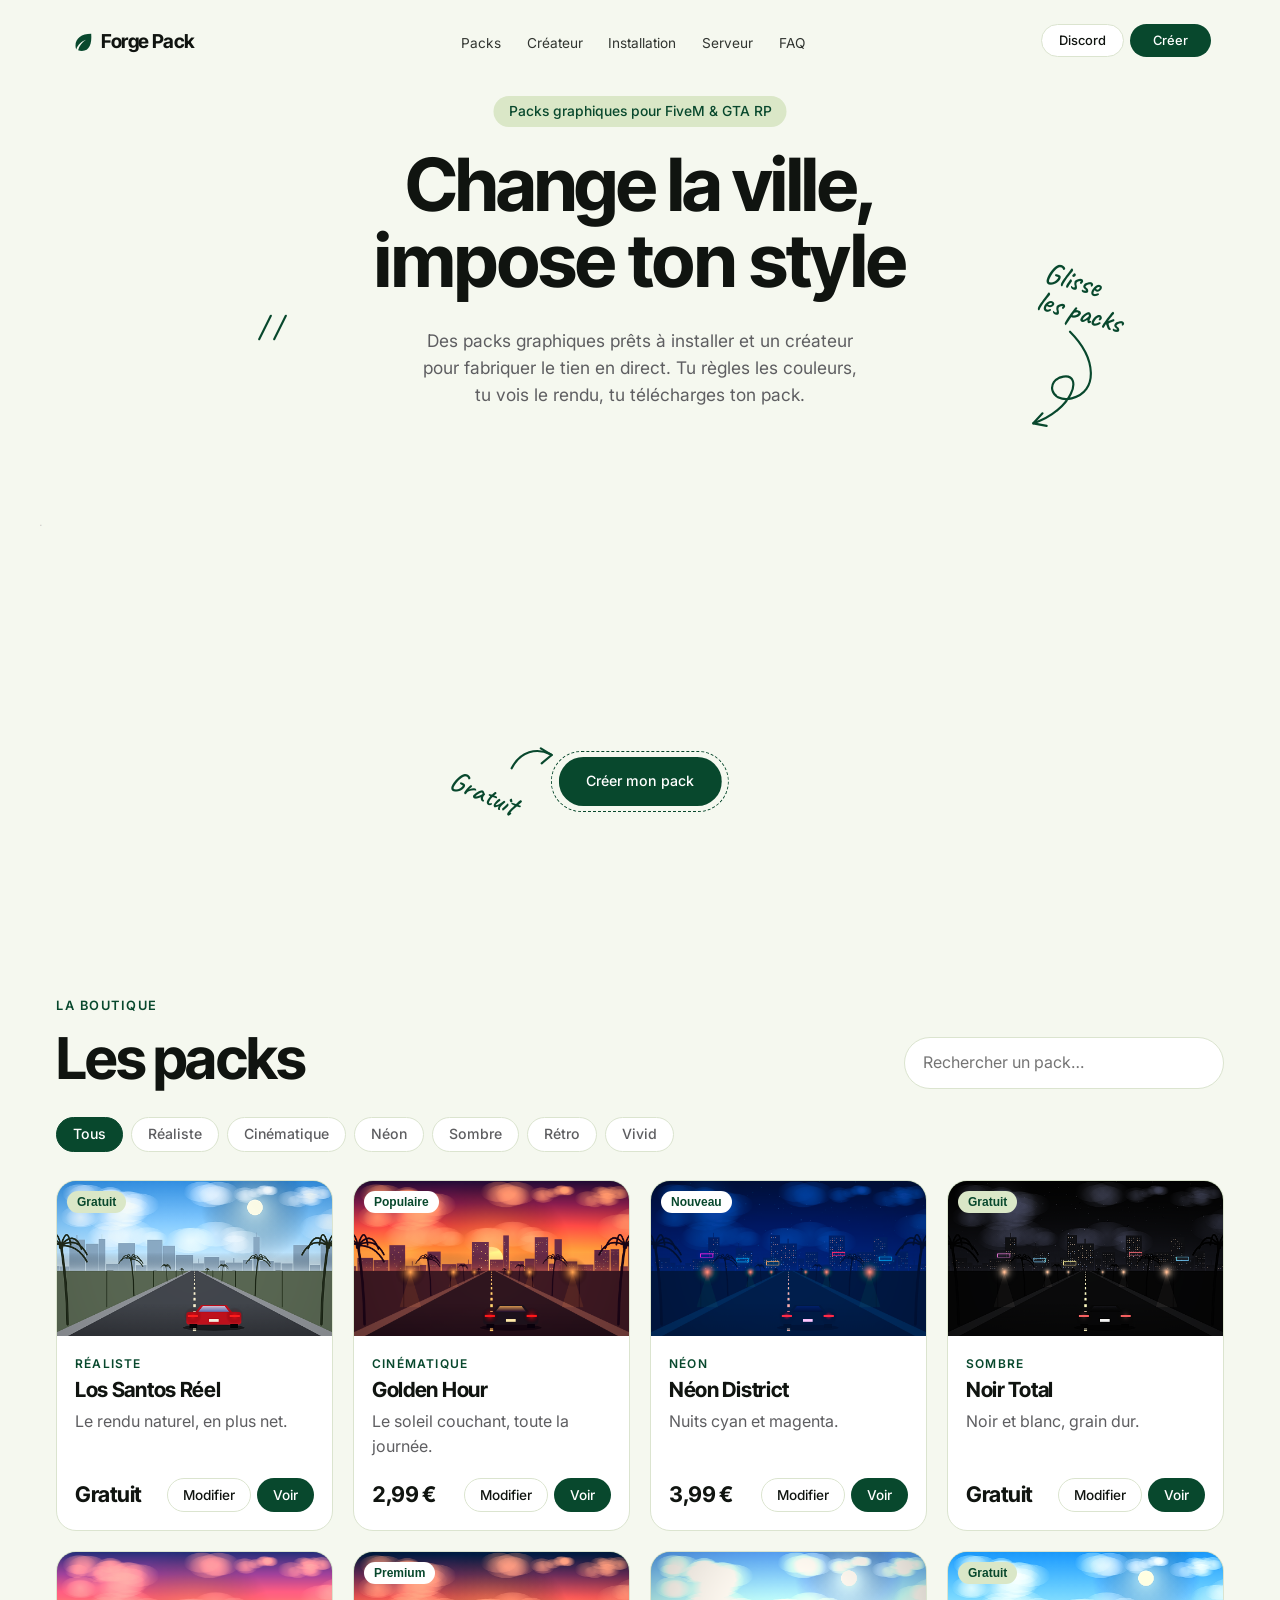
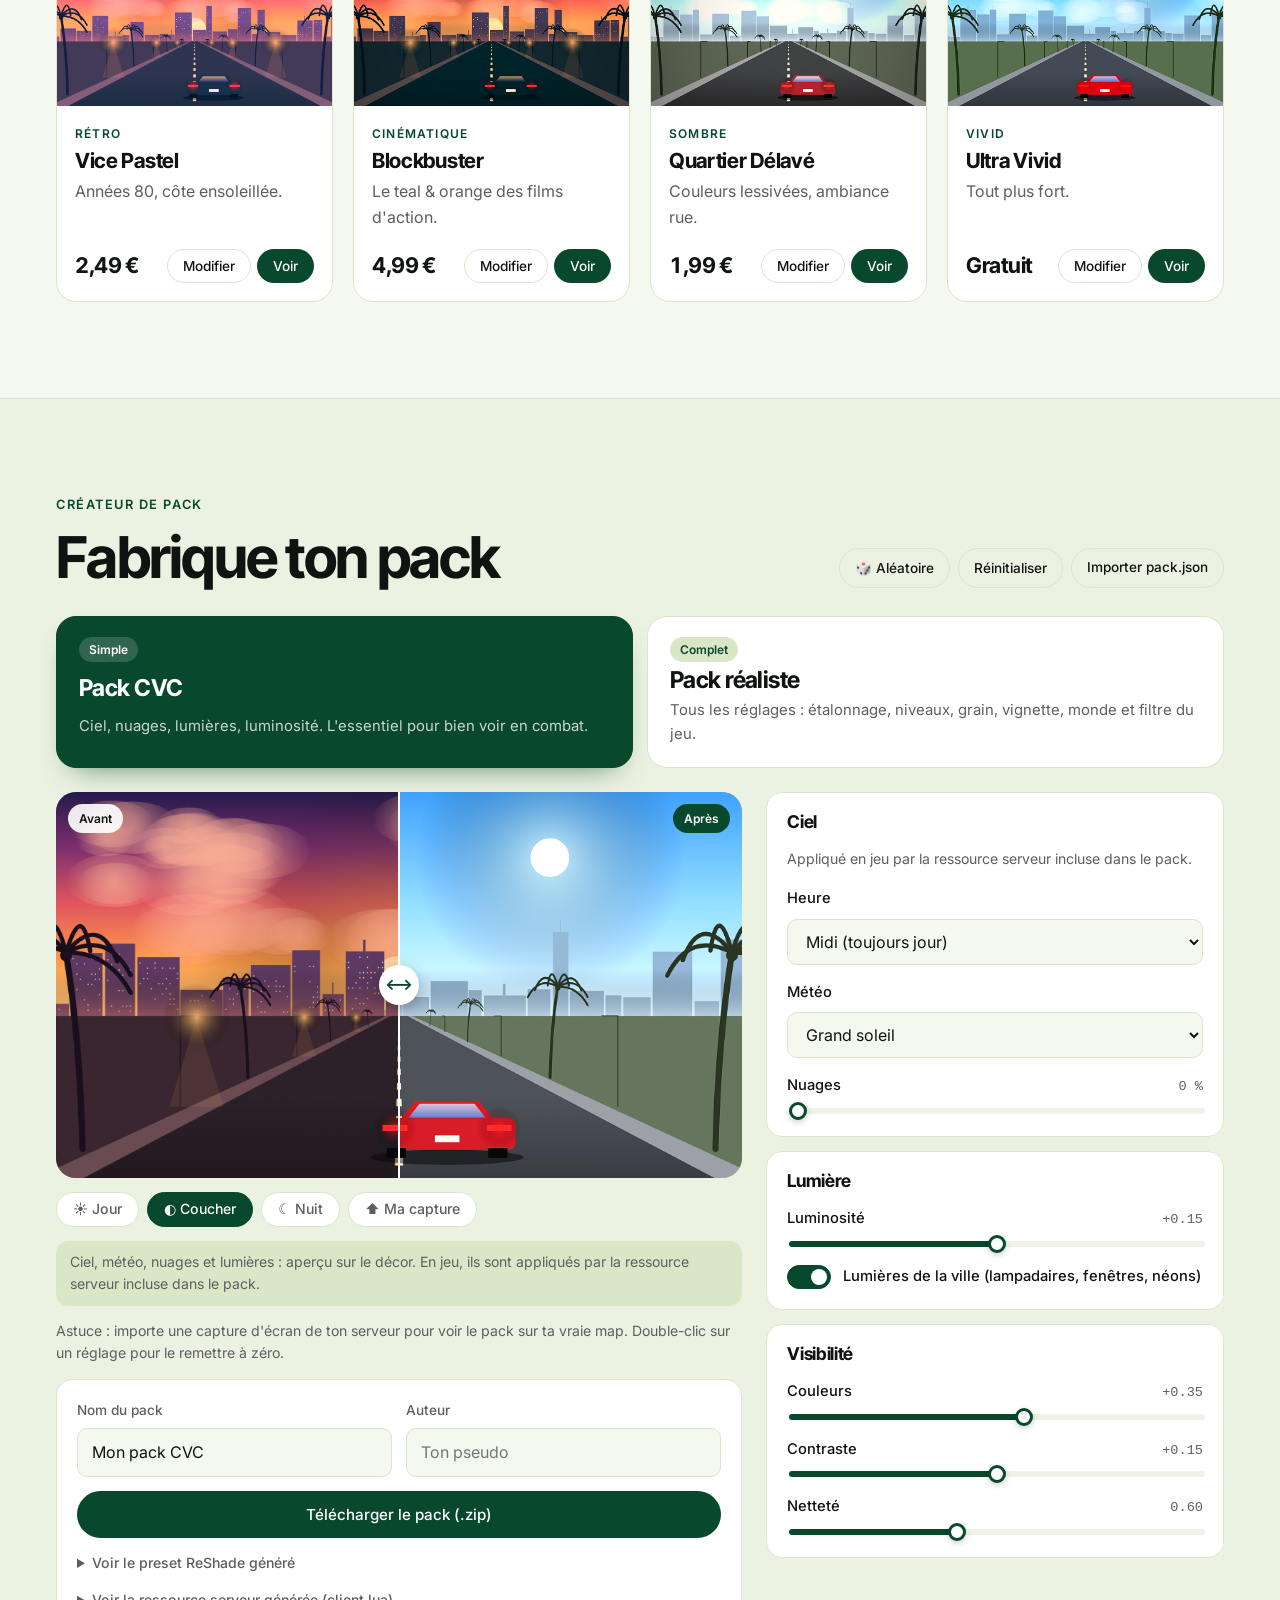
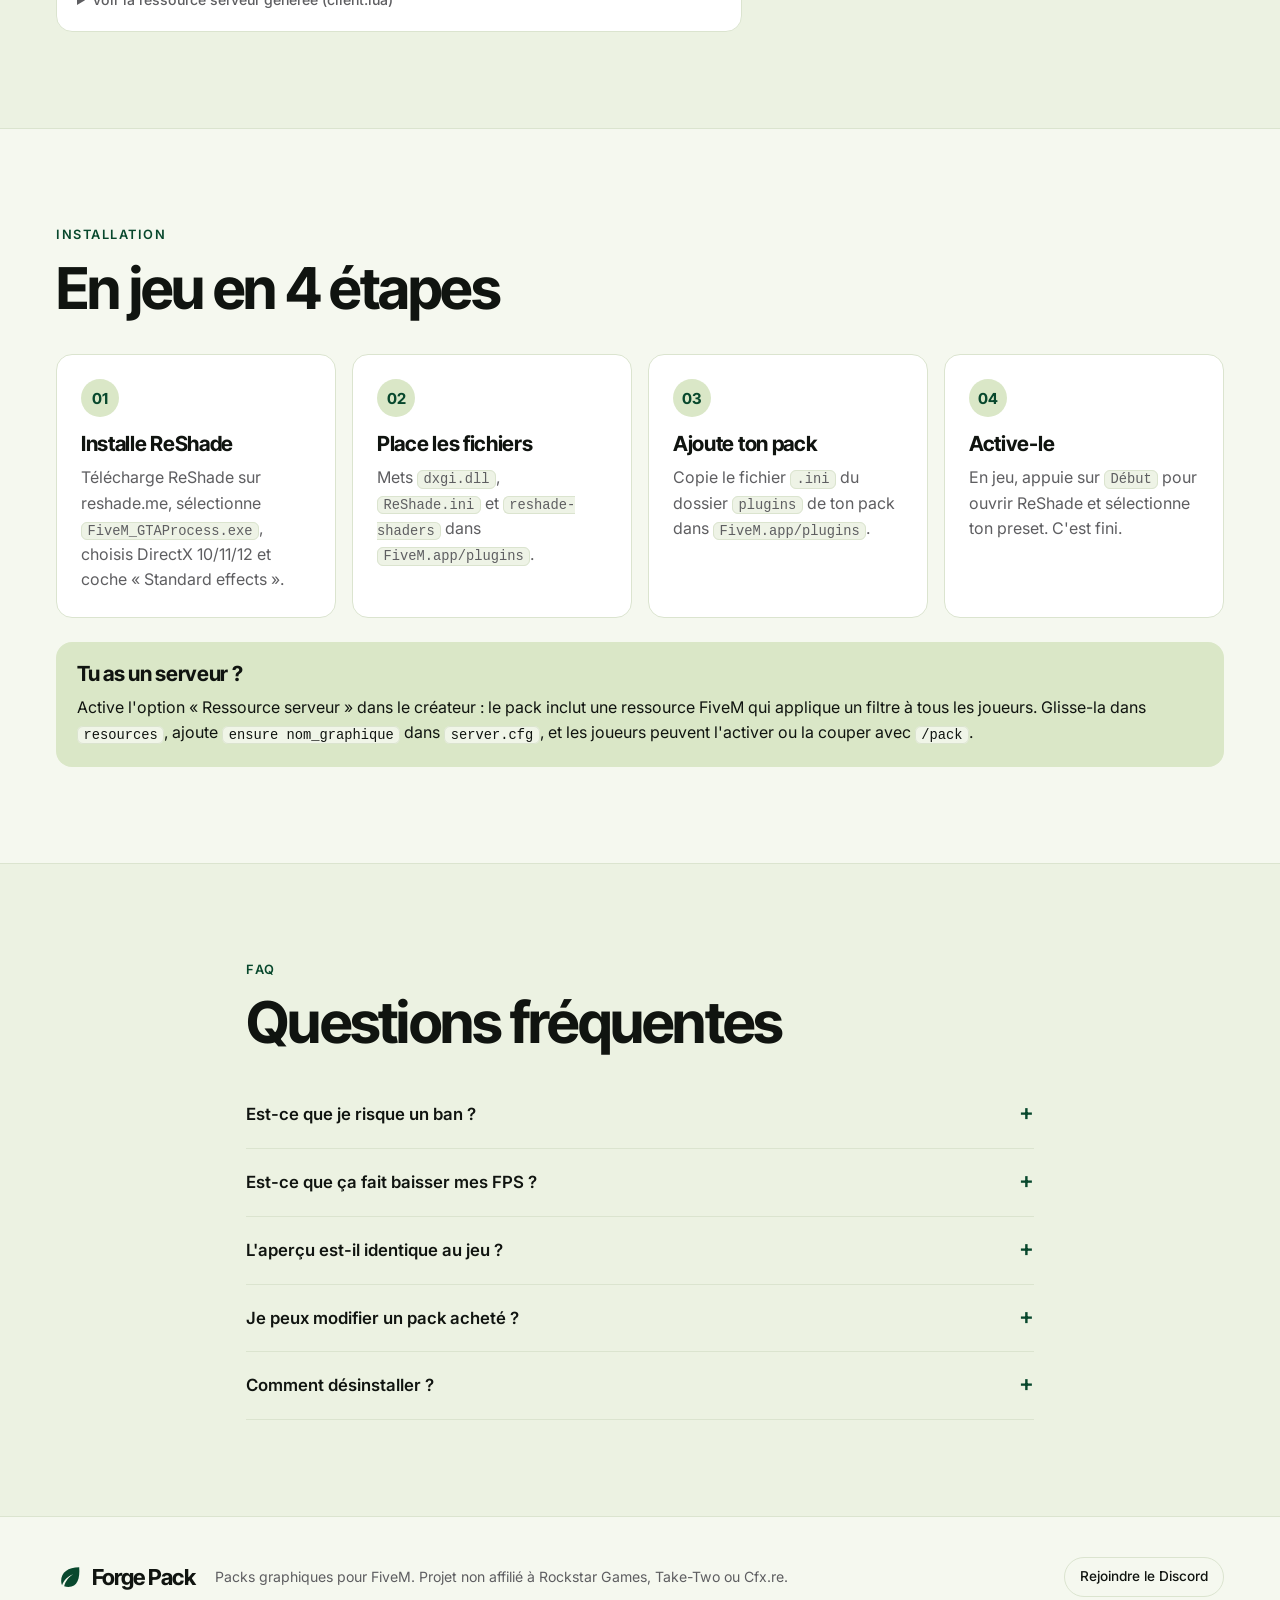
==== index.html @ 05ef8e2d "Créateur à deux modes : pack CVC simple et pack réaliste complet - CVC : heure, météo, nuages, lumiè" ====
<!doctype html>
<html lang="fr">
<head>
  <meta charset="utf-8" />
  <meta name="viewport" content="width=device-width, initial-scale=1" />
  <title>Forge Pack — Packs graphiques FiveM</title>
  <meta name="description" content="Packs graphiques FiveM prêts à installer et créateur de pack personnalisé : réglez les couleurs, voyez l'aperçu en direct et téléchargez votre preset ReShade." />
  <link rel="preconnect" href="https://fonts.googleapis.com" />
  <link rel="preconnect" href="https://fonts.gstatic.com" crossorigin />
  <link href="https://fonts.googleapis.com/css2?family=Caveat:wght@600&family=Inter+Tight:wght@600;700&family=Inter:wght@400;500;600&display=swap" rel="stylesheet" />
  <link rel="stylesheet" href="css/style.css" />
</head>
<body>
  <main id="top">
    <!-- ACCUEIL : cadre 1440×1080 mis à l'échelle -->
    <section class="hero">
      <div class="frame" id="frame">
        <header class="barre">
          <a href="#top" class="logo" aria-label="Accueil">
            <svg class="logo__mark" viewBox="0 0 32 32" aria-hidden="true"><path d="M27 5C14 5 6 11 6 21c0 2 .4 3.7 1 5 2-6 7-11 13-13-5 3-9 8-10.5 14 1.5.6 3.2 1 5 1C25 28 28 18 27 5z"/></svg>
            <span data-site-nom>Forge Pack</span>
          </a>
          <nav class="barre__nav" aria-label="Navigation">
            <a href="#packs">Packs</a>
            <a href="#createur">Créateur</a>
            <a href="#installation">Installation</a>
            <a href="#serveur">Serveur</a>
            <a href="#faq">FAQ</a>
          </nav>
          <a class="pill pill--blanc barre__discord" data-discord target="_blank" rel="noopener">Discord</a>
          <a class="pill pill--vert barre__creer" href="#createur">Créer</a>
        </header>

        <p class="badge">Packs graphiques pour FiveM &amp; GTA RP</p>
        <h1 class="titre">
          <span class="titre__l1">Change la ville,</span>
          <span class="titre__l2">impose ton style</span>
        </h1>
        <p class="sous">Des packs graphiques prêts à installer et un créateur<br class="br-l" /> pour fabriquer le tien en direct. Tu règles les couleurs,<br class="br-l" /> tu vois le rendu, tu télécharges ton pack.</p>

        <div class="rail" id="rail" aria-label="Packs à la une, glisser pour faire défiler"></div>

        <div class="cta">
          <a class="pill pill--vert pill--grand" href="#createur">Créer mon pack</a>
        </div>

        <svg class="doodles" viewBox="0 0 1440 1080" aria-hidden="true" preserveAspectRatio="none">
          <path class="trait trait--slash" d="M263 407 L277 379" />
          <path class="trait trait--slash" d="M281 407 L295 379" />
          <path class="trait trait--vu" d="M1236 398 C1268 430 1270 470 1238 478 C1212 484 1206 456 1228 452 C1252 448 1240 492 1192 508" />
          <path class="trait trait--vu" d="M1203 496 L1192 508 L1208 511" />
          <path class="trait trait--gratuit" d="M566 922 C576 902 596 896 614 906" />
          <path class="trait trait--gratuit" d="M601 898 L614 906 L602 916" />
        </svg>
        <p class="note note--vu">Glisse<br />les packs</p>
        <p class="note note--gratuit">Gratuit</p>
      </div>
    </section>

    <!-- PACKS -->
    <section class="section" id="packs">
      <div class="wrap">
        <div class="section__tete">
          <div>
            <p class="surtitre">La boutique</p>
            <h2>Les packs</h2>
          </div>
          <input type="search" class="recherche" id="recherche" placeholder="Rechercher un pack…" aria-label="Rechercher un pack" />
        </div>
        <div class="filtres" id="filtres" role="tablist"></div>
        <div class="grille" id="grille"></div>
        <p class="vide" id="vide" hidden>Aucun pack ne correspond.</p>
      </div>
    </section>

    <!-- CRÉATEUR -->
    <section class="section section--sombre" id="createur">
      <div class="wrap">
        <div class="section__tete">
          <div>
            <p class="surtitre">Créateur de pack</p>
            <h2>Fabrique ton pack</h2>
          </div>
          <div class="createur__actions-tete">
            <button class="btn btn--ghost btn--petit" id="btnAleatoire">🎲 Aléatoire</button>
            <button class="btn btn--ghost btn--petit" id="btnReset">Réinitialiser</button>
            <label class="btn btn--ghost btn--petit">Importer pack.json<input type="file" accept=".json,application/json" id="importJson" hidden /></label>
          </div>
        </div>

        <div class="modes" id="modes" role="tablist" aria-label="Type de pack">
          <button class="mode actif" data-mode="cvc" role="tab" aria-selected="true">
            <span class="mode__tag">Simple</span>
            <strong>Pack CVC</strong>
            <span class="mode__desc">Ciel, nuages, lumières, luminosité. L'essentiel pour bien voir en combat.</span>
          </button>
          <button class="mode" data-mode="realiste" role="tab" aria-selected="false">
            <span class="mode__tag">Complet</span>
            <strong>Pack réaliste</strong>
            <span class="mode__desc">Tous les réglages : étalonnage, niveaux, grain, vignette, monde et filtre du jeu.</span>
          </button>
        </div>

        <div class="createur">
          <div class="createur__apercu">
            <div class="comparer" data-comparer id="creaComparer">
              <canvas class="comparer__apres" width="960" height="540"></canvas>
              <canvas class="comparer__avant" width="960" height="540"></canvas>
              <div class="comparer__poignee" aria-hidden="true"><span>⟷</span></div>
              <span class="tag tag--g">Avant</span><span class="tag tag--d">Après</span>
            </div>
            <div class="scenes" id="scenes">
              <button data-scene="jour">☀ Jour</button>
              <button data-scene="coucher" class="actif">◐ Coucher</button>
              <button data-scene="nuit">☾ Nuit</button>
              <label class="scenes__import">⬆ Ma capture<input type="file" accept="image/*" id="importImage" hidden /></label>
            </div>
            <p class="astuce note-monde" id="noteMonde" hidden></p>
            <p class="astuce">Astuce : importe une capture d'écran de ton serveur pour voir le pack sur ta vraie map. Double-clic sur un réglage pour le remettre à zéro.</p>

            <div class="carte export">
              <div class="champ">
                <label for="nomPack">Nom du pack</label>
                <input id="nomPack" maxlength="40" value="Mon pack CVC" />
              </div>
              <div class="champ">
                <label for="auteurPack">Auteur</label>
                <input id="auteurPack" maxlength="40" placeholder="Ton pseudo" />
              </div>
              <button class="btn btn--plein" id="btnTelecharger">Télécharger le pack (.zip)</button>
              <details class="code">
                <summary>Voir le preset ReShade généré</summary>
                <pre id="presetTexte"></pre>
              </details>
              <details class="code" id="codeLua" hidden>
                <summary>Voir la ressource serveur générée (client.lua)</summary>
                <pre id="luaTexte"></pre>
              </details>
            </div>
          </div>

          <div class="createur__panneau" id="panneau"></div>
        </div>
      </div>
    </section>

    <!-- INSTALLATION -->
    <section class="section" id="installation">
      <div class="wrap">
        <p class="surtitre">Installation</p>
        <h2>En jeu en 4 étapes</h2>
        <ol class="etapes">
          <li><span>01</span><h3>Installe ReShade</h3><p>Télécharge ReShade sur reshade.me, sélectionne <code>FiveM_GTAProcess.exe</code>, choisis DirectX 10/11/12 et coche « Standard effects ».</p></li>
          <li><span>02</span><h3>Place les fichiers</h3><p>Mets <code>dxgi.dll</code>, <code>ReShade.ini</code> et <code>reshade-shaders</code> dans <code>FiveM.app/plugins</code>.</p></li>
          <li><span>03</span><h3>Ajoute ton pack</h3><p>Copie le fichier <code>.ini</code> du dossier <code>plugins</code> de ton pack dans <code>FiveM.app/plugins</code>.</p></li>
          <li><span>04</span><h3>Active-le</h3><p>En jeu, appuie sur <kbd>Début</kbd> pour ouvrir ReShade et sélectionne ton preset. C'est fini.</p></li>
        </ol>
        <div class="carte serveur-info" id="serveur">
          <h3>Tu as un serveur ?</h3>
          <p>Active l'option « Ressource serveur » dans le créateur : le pack inclut une ressource FiveM qui applique un filtre à tous les joueurs. Glisse-la dans <code>resources</code>, ajoute <code>ensure nom_graphique</code> dans <code>server.cfg</code>, et les joueurs peuvent l'activer ou la couper avec <code>/pack</code>.</p>
        </div>
      </div>
    </section>

    <!-- FAQ -->
    <section class="section section--sombre" id="faq">
      <div class="wrap wrap--etroit">
        <p class="surtitre">FAQ</p>
        <h2>Questions fréquentes</h2>
        <details><summary>Est-ce que je risque un ban ?</summary><p>ReShade est un post-traitement de l'image autorisé par FiveM, placé dans le dossier <code>plugins</code>. Certains serveurs l'interdisent dans leur règlement : vérifie avant de jouer.</p></details>
        <details><summary>Est-ce que ça fait baisser mes FPS ?</summary><p>Très peu. Le créateur n'ajoute dans le preset que les effets que tu utilises vraiment, et ce sont des effets légers. La netteté et la vignette sont les plus coûteux, et restent faibles.</p></details>
        <details><summary>L'aperçu est-il identique au jeu ?</summary><p>L'aperçu applique les mêmes formules que les shaders ReShade exportés. Le rendu final dépend aussi de la météo et de l'heure en jeu : importe une capture de ton serveur pour un aperçu plus fidèle.</p></details>
        <details><summary>Je peux modifier un pack acheté ?</summary><p>Oui. Chaque pack contient un <code>pack.json</code> : importe-le dans le créateur, ajuste ce que tu veux et télécharge ta version.</p></details>
        <details><summary>Comment désinstaller ?</summary><p>Supprime <code>dxgi.dll</code> du dossier <code>FiveM.app/plugins</code>. Côté serveur, retire la ligne <code>ensure</code> de ton <code>server.cfg</code>.</p></details>
      </div>
    </section>
  </main>

  <footer class="pied">
    <div class="wrap pied__in">
      <a href="#top" class="logo"><svg class="logo__mark" viewBox="0 0 32 32" aria-hidden="true"><path d="M27 5C14 5 6 11 6 21c0 2 .4 3.7 1 5 2-6 7-11 13-13-5 3-9 8-10.5 14 1.5.6 3.2 1 5 1C25 28 28 18 27 5z"/></svg><span data-site-nom>Forge Pack</span></a>
      <p>Packs graphiques pour FiveM. Projet non affilié à Rockstar Games, Take-Two ou Cfx.re.</p>
      <a class="btn btn--ghost btn--petit" data-discord target="_blank" rel="noopener">Rejoindre le Discord</a>
    </div>
  </footer>

  <!-- MODALE PACK -->
  <dialog class="modale" id="modale">
    <button class="modale__fermer" id="modaleFermer" aria-label="Fermer">✕</button>
    <div class="modale__corps">
      <div class="comparer" data-comparer id="modaleComparer">
        <canvas class="comparer__apres" width="960" height="540"></canvas>
        <canvas class="comparer__avant" width="960" height="540"></canvas>
        <div class="comparer__poignee" aria-hidden="true"><span>⟷</span></div>
        <span class="tag tag--g">Avant</span><span class="tag tag--d">Après</span>
      </div>
      <div class="modale__scenes scenes" id="modaleScenes">
        <button data-scene="jour">☀ Jour</button>
        <button data-scene="coucher">◐ Coucher</button>
        <button data-scene="nuit">☾ Nuit</button>
      </div>
      <div class="modale__infos">
        <div>
          <p class="surtitre" id="modaleCat"></p>
          <h3 id="modaleNom"></h3>
          <p id="modaleDesc"></p>
        </div>
        <div class="modale__achat">
          <strong class="prix" id="modalePrix"></strong>
          <button class="btn" id="modaleAcheter"></button>
          <button class="btn btn--ghost" id="modalePerso">Personnaliser</button>
        </div>
      </div>
    </div>
  </dialog>

  <div class="toast" id="toast" role="status" aria-live="polite"></div>

  <script src="js/vendor/jszip.min.js"></script>
  <script src="js/data.js"></script>
  <script src="js/engine.js"></script>
  <script src="js/export.js"></script>
  <script src="js/app.js"></script>
  <script src="js/hero.js"></script>
</body>
</html>
---- css/style.css ----
/* ==========================================================================
   FORGE PACK — style "studio menthe"
   Mise en page : accueil dans un cadre 1440×1080 mis à l'échelle (--u),
   puis sections classiques centrées.
   ========================================================================== */

:root {
  --fond: #f5f8ef;        /* blanc cassé chaud */
  --fond-2: #ecf2e2;      /* sections alternées */
  --carte: #ffffff;
  --carte-2: #eef3e6;
  --ligne: #dbe4cf;
  --texte: #101410;       /* encre */
  --texte-2: #5e5e61;
  --vert: #08482d;        /* vert forêt */
  --vert-2: #0d5e3c;
  --menthe: #dae7c7;
  --sauge: #9fc28a;
  --rayon: 16px;
  --titre: "Inter Tight", "Inter", system-ui, -apple-system, "Segoe UI", sans-serif;
  --corps: "Inter", system-ui, -apple-system, "Segoe UI", sans-serif;
  --main: "Caveat", "Segoe Print", "Comic Sans MS", cursive;
  --u: min(100vw / 1440, 100vh / 1080);
  color-scheme: light;
}

*,
*::before,
*::after { box-sizing: border-box; }

html { scroll-behavior: smooth; }

body {
  margin: 0;
  background: var(--fond);
  color: var(--texte);
  font: 400 16px/1.6 var(--corps);
  -webkit-font-smoothing: antialiased;
  overflow-x: hidden;
}

img, canvas { display: block; max-width: 100%; }
a { color: inherit; }
code, kbd {
  font: 500 0.86em ui-monospace, "SFMono-Regular", Menlo, monospace;
  background: var(--carte-2);
  border: 1px solid var(--ligne);
  padding: 0.05em 0.4em;
  border-radius: 6px;
  word-break: break-word;
}
h1, h2, h3 { font-family: var(--titre); font-weight: 700; margin: 0; letter-spacing: -0.03em; line-height: 1.05; text-wrap: balance; }
h2 { font-size: clamp(2.2rem, 5vw, 3.6rem); }
h3 { font-size: 1.3rem; letter-spacing: -0.015em; }
:focus-visible { outline: 2px solid var(--vert); outline-offset: 3px; }

.wrap {
  width: min(1200px, 100%);
  margin-inline: auto;
  padding-left: max(16px, env(safe-area-inset-left, 0px));
  padding-right: max(16px, env(safe-area-inset-right, 0px));
}
.wrap--etroit { width: min(820px, 100%); }

.surtitre {
  margin: 0 0 12px;
  font-size: 0.8rem;
  font-weight: 600;
  letter-spacing: 0.12em;
  text-transform: uppercase;
  color: var(--vert);
}

/* ---------- Pastilles / boutons ---------- */
.pill, .btn {
  display: inline-flex;
  align-items: center;
  justify-content: center;
  gap: 8px;
  border-radius: 999px;
  border: 1px solid transparent;
  font-family: var(--corps);
  font-weight: 500;
  text-decoration: none;
  cursor: pointer;
  white-space: nowrap;
  transition: background 0.15s, transform 0.15s, box-shadow 0.15s, border-color 0.15s;
}
.pill:active, .btn:active { transform: translateY(1px); }
.pill--vert, .btn { background: var(--vert); color: #fff; }
.pill--vert:hover, .btn:hover { background: var(--vert-2); }
.pill--blanc { background: #fff; color: var(--texte); border-color: var(--ligne); }
.pill--blanc:hover { border-color: var(--vert); }

.btn { padding: 13px 24px; font-size: 0.95rem; }
.btn--ghost { background: transparent; color: var(--texte); border-color: var(--ligne); }
.btn--ghost:hover { background: #fff; border-color: var(--vert); }
.btn--petit { padding: 8px 15px; font-size: 0.85rem; }
.btn--plein { width: 100%; }
.btn:disabled { opacity: 0.6; cursor: wait; }

/* ==========================================================================
   ACCUEIL
   ========================================================================== */
.hero { position: relative; height: calc(1080 * var(--u)); overflow: hidden; background: var(--fond); }
.frame {
  position: relative;
  width: calc(1440 * var(--u));
  height: calc(1080 * var(--u));
  margin-inline: auto;
  overflow: hidden;
}
.frame > * { position: absolute; }

/* Barre du haut */
.barre { inset: 0 0 auto 0; height: calc(100 * var(--u)); }
.barre > * { position: absolute; }
.logo {
  display: inline-flex;
  align-items: center;
  gap: 8px;
  font: 700 22px/1 var(--titre);
  letter-spacing: -0.03em;
  text-decoration: none;
  color: var(--texte);
}
.barre .logo { left: calc(37 * var(--u)); top: calc(36 * var(--u)); font-size: calc(23 * var(--u)); gap: calc(8 * var(--u)); }
.logo__mark { width: 1.25em; height: 1.25em; fill: var(--vert); }
.barre__nav { left: calc(505 * var(--u)); top: calc(39 * var(--u)); display: flex; gap: calc(31 * var(--u)); }
.barre__nav a { font-size: calc(16.4 * var(--u)); text-decoration: none; color: var(--texte); opacity: 0.85; }
.barre__nav a:hover { opacity: 1; color: var(--vert); }
.barre .pill { height: calc(40 * var(--u)); top: calc(29 * var(--u)); font-size: calc(15.5 * var(--u)); }
.barre__discord { left: calc(1201 * var(--u)); width: calc(100 * var(--u)); }
.barre__creer { left: calc(1308 * var(--u)); width: calc(97 * var(--u)); }

/* Badge, titre, sous-titre */
.badge {
  margin: 0;
  left: 50%;
  transform: translateX(-50%);
  top: calc(115 * var(--u));
  height: calc(37 * var(--u));
  padding: 0 calc(18 * var(--u));
  display: flex;
  align-items: center;
  border-radius: 999px;
  background: var(--menthe);
  color: var(--vert);
  font-weight: 500;
  font-size: calc(16.6 * var(--u));
  white-space: nowrap;
}
.titre {
  left: 0;
  right: 0;
  top: calc(176 * var(--u));
  text-align: center;
  font-size: calc(88 * var(--u));
  line-height: calc(92 * var(--u));
  color: var(--texte);
}
.titre span { display: block; }
.titre__l1 { letter-spacing: -0.035em; }
.titre__l2 { letter-spacing: -0.022em; }
.sous {
  margin: 0;
  left: 0;
  right: 0;
  top: calc(394 * var(--u));
  text-align: center;
  font-size: calc(20.8 * var(--u));
  line-height: calc(32 * var(--u));
  color: var(--texte-2);
}

/* Rail de cartes courbé */
.rail {
  left: 0;
  top: calc(480 * var(--u));
  width: 100%;
  height: calc(420 * var(--u));
  cursor: grab;
  touch-action: pan-y;
  user-select: none;
  -webkit-user-select: none;
}
.rail.saisi { cursor: grabbing; }
.carte-reel {
  position: absolute;
  left: 0;
  top: 0;
  overflow: hidden;
  background: var(--sauge);
  will-change: transform, clip-path;
  outline: none;
}
.carte-reel:focus-visible { filter: brightness(1.08) saturate(1.1); }
.carte-reel__media {
  position: absolute;
  inset: 0;
  width: 100%;
  height: 100%;
  max-width: none;
  object-fit: cover;
  object-position: 54% 50%;
  opacity: 0;
  transition: opacity 0.6s;
  animation: derive 9s ease-in-out infinite alternate;
  pointer-events: none;
}
.carte-reel.prete .carte-reel__media { opacity: 1; }
@keyframes derive {
  from { transform: scale(1.05) translateX(-2%); }
  to { transform: scale(1.14) translateX(2%); }
}
.carte-reel__lecture {
  position: absolute;
  left: 12px;
  bottom: calc(var(--bas, 0px) + 12px);
  display: grid;
  place-items: center;
  width: 34px;
  height: 34px;
  border-radius: 50%;
  background: rgba(255, 255, 255, 0.28);
  backdrop-filter: blur(8px);
  -webkit-backdrop-filter: blur(8px);
  border: 1px solid rgba(255, 255, 255, 0.45);
}
.carte-reel__lecture svg { width: 14px; height: 14px; fill: #fff; margin-left: 2px; }
.carte-reel__nom {
  position: absolute;
  left: 54px;
  right: 10px;
  bottom: calc(var(--bas, 0px) + 19px);
  color: #fff;
  font: 600 13px/1.2 var(--corps);
  text-shadow: 0 1px 6px rgba(0, 0, 0, 0.55);
  white-space: nowrap;
  overflow: hidden;
  text-overflow: ellipsis;
}

/* Bouton principal dans son anneau pointillé */
.cta {
  left: 50%;
  transform: translateX(-50%);
  top: calc(901 * var(--u));
  width: calc(214 * var(--u));
  height: calc(74 * var(--u));
  display: grid;
  place-items: center;
  border: calc(1.5 * var(--u)) dashed var(--vert);
  border-radius: 999px;
}
.pill--grand { width: calc(196 * var(--u)); height: calc(58 * var(--u)); font-size: calc(17 * var(--u)); }
.pill--grand:hover { box-shadow: 0 8px 24px -10px rgba(8, 72, 45, 0.6); }

/* Notes manuscrites */
.doodles { inset: 0; width: 100%; height: 100%; pointer-events: none; overflow: visible; }
.trait { fill: none; stroke: var(--vert); stroke-width: 2.6; stroke-linecap: round; stroke-linejoin: round; }
.note {
  margin: 0;
  font-family: var(--main);
  font-weight: 600;
  color: var(--vert);
  line-height: 0.95;
  pointer-events: none;
}
.note--vu { left: calc(1212 * var(--u)); top: calc(310 * var(--u)); font-size: calc(36 * var(--u)); transform: rotate(16deg); transform-origin: left top; }
.note--gratuit { left: calc(500 * var(--u)); top: calc(920 * var(--u)); font-size: calc(34 * var(--u)); transform: rotate(24deg); transform-origin: left top; }

/* ==========================================================================
   SECTIONS
   ========================================================================== */
.section { padding-block: 96px; }
.section--sombre { background: var(--fond-2); border-block: 1px solid var(--ligne); }
.section__tete { display: flex; justify-content: space-between; align-items: flex-end; gap: 24px; flex-wrap: wrap; margin-bottom: 28px; }

.recherche {
  width: min(320px, 100%);
  padding: 12px 18px;
  border: 1px solid var(--ligne);
  border-radius: 999px;
  background: #fff;
  color: var(--texte);
  font: inherit;
}
.recherche:focus { outline: none; border-color: var(--vert); }

.filtres { display: flex; flex-wrap: wrap; gap: 8px; margin-bottom: 28px; }
.filtres button, .scenes button, .scenes__import {
  padding: 8px 16px;
  border: 1px solid var(--ligne);
  border-radius: 999px;
  background: #fff;
  color: var(--texte-2);
  font: 500 0.88rem/1.2 var(--corps);
  cursor: pointer;
  transition: all 0.15s;
}
.filtres button:hover, .scenes button:hover, .scenes__import:hover { color: var(--texte); border-color: var(--vert); }
.filtres button.actif, .scenes button.actif, .scenes__import.actif { background: var(--vert); border-color: var(--vert); color: #fff; }

/* ---------- Cartes packs ---------- */
.grille { display: grid; grid-template-columns: repeat(auto-fill, minmax(260px, 1fr)); gap: 20px; }
.pack {
  display: flex;
  flex-direction: column;
  background: var(--carte);
  border: 1px solid var(--ligne);
  border-radius: 20px;
  overflow: hidden;
  transition: transform 0.2s, box-shadow 0.2s;
}
.pack:hover { transform: translateY(-4px); box-shadow: 0 18px 40px -24px rgba(8, 72, 45, 0.45); }
.pack[hidden] { display: none; }
.pack__visuel { position: relative; padding: 0; border: 0; background: var(--sauge); cursor: zoom-in; aspect-ratio: 16 / 9; overflow: hidden; max-width: 100%; }
.pack__visuel canvas { width: 100%; height: 100%; transition: transform 0.4s; }
.pack:hover .pack__visuel canvas { transform: scale(1.04); }
.pack__badge {
  position: absolute;
  top: 10px;
  left: 10px;
  padding: 4px 10px;
  border-radius: 999px;
  background: #fff;
  color: var(--vert);
  font-size: 0.75rem;
  font-weight: 600;
}
.pack__badge--gratuit { background: var(--menthe); }
.pack__infos { padding: 18px 18px 0; }
.pack__cat { margin: 0 0 6px; color: var(--vert); font-size: 0.75rem; font-weight: 600; letter-spacing: 0.1em; text-transform: uppercase; }
.pack__accroche { margin: 8px 0 0; color: var(--texte-2); }
.pack__bas { margin-top: auto; display: flex; align-items: center; justify-content: space-between; gap: 10px; padding: 18px; flex-wrap: wrap; }
.pack__btns { display: flex; gap: 6px; }
.prix { font: 700 1.35rem/1 var(--titre); letter-spacing: -0.02em; font-variant-numeric: tabular-nums; }
.vide { color: var(--texte-2); text-align: center; padding: 40px 0; }

/* ---------- Comparateur avant / après ---------- */
.comparer {
  --pos: 50%;
  position: relative;
  aspect-ratio: 16 / 9;
  max-width: 100%;
  border-radius: 20px;
  overflow: hidden;
  background: var(--sauge);
  cursor: ew-resize;
  user-select: none;
  touch-action: pan-y;
}
.comparer canvas { position: absolute; inset: 0; width: 100%; height: 100%; }
.comparer__avant { clip-path: inset(0 calc(100% - var(--pos)) 0 0); }
.comparer__poignee {
  position: absolute;
  top: 0;
  bottom: 0;
  left: var(--pos);
  width: 2px;
  margin-left: -1px;
  background: #fff;
  pointer-events: none;
}
.comparer__poignee span {
  position: absolute;
  top: 50%;
  left: 50%;
  translate: -50% -50%;
  display: grid;
  place-items: center;
  width: 40px;
  height: 40px;
  border-radius: 50%;
  background: #fff;
  color: var(--vert);
  font-weight: 700;
  box-shadow: 0 4px 16px rgba(0, 0, 0, 0.25);
}
.tag {
  position: absolute;
  top: 12px;
  padding: 5px 11px;
  border-radius: 999px;
  background: rgba(255, 255, 255, 0.9);
  color: var(--texte);
  font-size: 0.75rem;
  font-weight: 600;
  pointer-events: none;
}
.tag--g { left: 12px; }
.tag--d { right: 12px; background: var(--vert); color: #fff; }

/* ---------- Créateur ---------- */
.modes { display: grid; grid-template-columns: repeat(2, minmax(0, 1fr)); gap: 14px; margin-bottom: 24px; }
.mode {
  display: grid;
  gap: 6px;
  justify-items: start;
  padding: 20px 22px;
  border: 1.5px solid var(--ligne);
  border-radius: 20px;
  background: var(--carte);
  color: var(--texte);
  font: inherit;
  text-align: left;
  cursor: pointer;
  transition: border-color 0.15s, background 0.15s, box-shadow 0.15s;
}
.mode:hover { border-color: var(--vert); }
.mode strong { font: 700 1.45rem/1.1 var(--titre); letter-spacing: -0.025em; }
.mode__desc { color: var(--texte-2); font-size: 0.93rem; }
.mode__tag {
  padding: 3px 10px;
  border-radius: 999px;
  background: var(--menthe);
  color: var(--vert);
  font-size: 0.75rem;
  font-weight: 600;
}
.mode.actif { border-color: var(--vert); background: var(--vert); color: #fff; box-shadow: 0 14px 30px -18px rgba(8, 72, 45, 0.8); }
.mode.actif .mode__desc { color: rgba(255, 255, 255, 0.78); }
.mode.actif .mode__tag { background: rgba(255, 255, 255, 0.16); color: #fff; }
.groupe__note { margin-top: -6px; }
.note-monde { padding: 10px 14px; border-radius: 12px; background: var(--menthe); color: var(--vert); }
.interrupteur b { font-weight: 500; }

.createur__actions-tete { display: flex; gap: 8px; flex-wrap: wrap; }
.createur { display: grid; grid-template-columns: 1.5fr 1fr; gap: 24px; align-items: start; }
.createur > * { min-width: 0; }
.createur__apercu { position: sticky; top: 20px; display: grid; gap: 14px; }
.createur__panneau { display: grid; gap: 14px; }
.scenes { display: flex; flex-wrap: wrap; gap: 8px; }
.astuce { margin: 0; color: var(--texte-2); font-size: 0.88rem; }

.carte { background: var(--carte); border: 1px solid var(--ligne); border-radius: var(--rayon); padding: 20px; }
.groupe { margin: 0; display: grid; gap: 16px; min-width: 0; }
.groupe legend {
  float: left;
  width: 100%;
  margin-bottom: 2px;
  padding: 0;
  font: 700 1.1rem/1 var(--titre);
  letter-spacing: -0.02em;
}
.reglage { display: grid; gap: 8px; }
.reglage label { font-weight: 500; font-size: 0.92rem; }
.reglage__tete { display: flex; justify-content: space-between; align-items: baseline; }
.reglage output { font: 500 0.85rem ui-monospace, Menlo, monospace; color: var(--texte-2); font-variant-numeric: tabular-nums; }
.reglage--couleur { grid-template-columns: 1fr auto; align-items: center; }
.desactive { opacity: 0.45; }

input[type="range"] {
  --p: 50%;
  appearance: none;
  width: 100%;
  height: 6px;
  border-radius: 999px;
  background: linear-gradient(to right, var(--vert) var(--p), var(--carte-2) var(--p));
  cursor: pointer;
}
input[type="range"].temp { background: linear-gradient(to right, #6fa8e8, #f1efe6 50%, #f0a050); }
input[type="range"]::-webkit-slider-thumb {
  appearance: none;
  width: 18px;
  height: 18px;
  border-radius: 50%;
  background: #fff;
  border: 3px solid var(--vert);
  box-shadow: 0 2px 6px rgba(0, 0, 0, 0.2);
}
input[type="range"]::-moz-range-thumb { width: 14px; height: 14px; border-radius: 50%; background: #fff; border: 3px solid var(--vert); }
input[type="range"]:disabled { cursor: not-allowed; }

input[type="color"] {
  width: 52px;
  height: 34px;
  padding: 3px;
  border: 1px solid var(--ligne);
  border-radius: 8px;
  background: #fff;
  cursor: pointer;
}

select, .champ input {
  width: 100%;
  padding: 11px 14px;
  border: 1px solid var(--ligne);
  border-radius: 10px;
  background: var(--fond);
  color: var(--texte);
  font: inherit;
}
select:focus, .champ input:focus { outline: none; border-color: var(--vert); }

.interrupteur { display: flex; align-items: center; gap: 12px; font-weight: 500; cursor: pointer; }
.interrupteur input { position: absolute; opacity: 0; }
.interrupteur span {
  flex: none;
  position: relative;
  width: 44px;
  height: 24px;
  border-radius: 999px;
  background: var(--carte-2);
  border: 1px solid var(--ligne);
  transition: background 0.2s;
}
.interrupteur span::after {
  content: "";
  position: absolute;
  top: 3px;
  left: 3px;
  width: 16px;
  height: 16px;
  border-radius: 50%;
  background: var(--texte-2);
  transition: transform 0.2s, background 0.2s;
}
.interrupteur input:checked + span { background: var(--vert); border-color: var(--vert); }
.interrupteur input:checked + span::after { transform: translateX(20px); background: #fff; }
.interrupteur input:focus-visible + span { outline: 2px solid var(--vert); outline-offset: 3px; }

.export { display: grid; grid-template-columns: 1fr 1fr; gap: 14px; }
.export .btn, .export .code { grid-column: 1 / -1; }
.champ { display: grid; gap: 6px; }
.champ label { font-size: 0.85rem; font-weight: 500; color: var(--texte-2); }
.code summary { cursor: pointer; color: var(--texte-2); font-size: 0.88rem; font-weight: 500; }
.code pre {
  margin: 10px 0 0;
  max-height: 260px;
  overflow: auto;
  padding: 14px;
  border-radius: 10px;
  background: var(--fond);
  border: 1px solid var(--ligne);
  font: 0.78rem/1.5 ui-monospace, Menlo, monospace;
  color: var(--texte);
}

/* ---------- Installation ---------- */
.etapes { list-style: none; padding: 0; margin: 36px 0 24px; display: grid; grid-template-columns: repeat(4, 1fr); gap: 16px; }
.etapes li { background: var(--carte); border: 1px solid var(--ligne); border-radius: var(--rayon); padding: 24px; min-width: 0; }
.etapes li > span {
  display: inline-grid;
  place-items: center;
  width: 38px;
  height: 38px;
  margin-bottom: 16px;
  border-radius: 50%;
  background: var(--menthe);
  color: var(--vert);
  font: 700 0.95rem/1 var(--titre);
}
.etapes p { color: var(--texte-2); margin: 10px 0 0; }
.serveur-info { background: var(--menthe); border-color: transparent; }
.serveur-info p { color: var(--texte); margin: 10px 0 0; }
.serveur-info code { background: rgba(255, 255, 255, 0.6); }

/* ---------- FAQ ---------- */
#faq h2 { margin-bottom: 28px; }
#faq details { border-bottom: 1px solid var(--ligne); }
#faq summary {
  list-style: none;
  display: flex;
  justify-content: space-between;
  gap: 16px;
  padding: 20px 0;
  font-weight: 600;
  font-size: 1.05rem;
  cursor: pointer;
}
#faq summary::-webkit-details-marker { display: none; }
#faq summary::after { content: "+"; color: var(--vert); font-size: 1.4rem; line-height: 1; transition: transform 0.2s; }
#faq details[open] summary::after { transform: rotate(45deg); }
#faq details p { margin: 0 0 20px; color: var(--texte-2); }

/* ---------- Pied ---------- */
.pied { padding-block: 40px; }
.pied__in { display: flex; align-items: center; justify-content: space-between; gap: 20px; flex-wrap: wrap; }
.pied p { margin: 0; color: var(--texte-2); font-size: 0.88rem; flex: 1 1 280px; }

/* ---------- Modale ---------- */
.modale {
  width: min(980px, 100% - 32px);
  max-height: calc(100dvh - 32px);
  padding: 0;
  border: 1px solid var(--ligne);
  border-radius: 24px;
  background: var(--carte);
  color: var(--texte);
  overflow: auto;
}
.modale::backdrop { background: rgba(16, 20, 16, 0.45); backdrop-filter: blur(4px); }
.modale__corps { padding: 20px; display: grid; gap: 16px; }
.modale__fermer {
  position: absolute;
  top: 28px;
  right: 28px;
  z-index: 3;
  width: 38px;
  height: 38px;
  border: 0;
  border-radius: 50%;
  background: #fff;
  color: var(--texte);
  font-size: 1rem;
  cursor: pointer;
  box-shadow: 0 2px 10px rgba(0, 0, 0, 0.2);
}
.modale .tag--d { right: 60px; }
.modale__infos { display: flex; justify-content: space-between; align-items: flex-end; gap: 24px; flex-wrap: wrap; }
.modale__infos > * { min-width: 0; }
.modale__infos h3 { font-size: 2.2rem; letter-spacing: -0.03em; }
.modale__infos p:not(.surtitre) { color: var(--texte-2); max-width: 52ch; margin: 10px 0 0; }
.modale__achat { display: flex; align-items: center; gap: 10px; flex-wrap: wrap; }
.modale__achat .prix { font-size: 1.8rem; margin-right: 6px; }

/* ---------- Toast ---------- */
.toast {
  position: fixed;
  left: 50%;
  bottom: calc(24px + env(safe-area-inset-bottom, 0px));
  z-index: 200;
  translate: -50% calc(100% + 40px);
  visibility: hidden;
  max-width: calc(100% - 32px);
  padding: 14px 22px;
  border-radius: 999px;
  background: var(--vert);
  color: #fff;
  font-weight: 500;
  box-shadow: 0 20px 40px -14px rgba(8, 72, 45, 0.6);
  transition: translate 0.3s cubic-bezier(0.2, 0.9, 0.3, 1.2), visibility 0.3s;
}
.toast.visible { translate: -50% 0; visibility: visible; }

/* ==========================================================================
   RESPONSIVE
   ========================================================================== */
@media (max-width: 1000px) {
  .createur { grid-template-columns: 1fr; }
  .createur__apercu { position: static; }
  .etapes { grid-template-columns: repeat(2, 1fr); }
}

/* Téléphones : accueil empilé, même carrousel dans un bandeau de 250px */
@media (max-width: 820px) {
  .hero { height: auto; }
  .frame {
    width: 100%;
    height: auto;
    display: flex;
    flex-direction: column;
    align-items: center;
    gap: 18px;
    padding-block: 18px 40px;
  }
  .frame > * { position: relative; }
  .barre {
    width: 100%;
    height: auto;
    display: flex;
    align-items: center;
    justify-content: space-between;
    padding-left: max(16px, env(safe-area-inset-left, 0px));
    padding-right: max(16px, env(safe-area-inset-right, 0px));
    margin-bottom: 14px;
  }
  .barre > * { position: static; }
  .barre .logo { font-size: 21px; gap: 8px; }
  .barre__nav, .barre__discord { display: none; }
  .barre .pill { height: 38px; width: auto; padding: 0 18px; font-size: 15px; }
  .badge, .titre, .sous { left: auto; right: auto; top: auto; transform: none; }
  .badge { height: 34px; padding: 0 16px; font-size: 14px; }
  .titre, .sous {
    width: 100%;
    padding-left: max(16px, env(safe-area-inset-left, 0px));
    padding-right: max(16px, env(safe-area-inset-right, 0px));
  }
  .titre { font-size: clamp(38px, 11vw, 56px); line-height: 1.04; }
  .sous { font-size: 16.5px; line-height: 1.55; max-width: 34em; }
  .br-l { display: none; }
  .rail { left: auto; top: auto; width: 100%; height: 250px; margin-block: 8px; }
  .carte-reel__lecture { width: 28px; height: 28px; left: 9px; bottom: calc(var(--bas, 0px) + 9px); }
  .carte-reel__lecture svg { width: 11px; height: 11px; }
  .carte-reel__nom { display: none; }
  .cta { left: auto; top: auto; transform: none; width: 214px; height: 72px; border-width: 1.5px; }
  .pill--grand { width: 196px; height: 56px; font-size: 16.5px; }
  .doodles { display: none; }
  .note--vu { display: none; }
  .note--gratuit { left: auto; top: auto; font-size: 30px; transform: rotate(-6deg); margin-top: -6px; }

  .section { padding-block: 64px; }
  .etapes { grid-template-columns: 1fr; }
  .export { grid-template-columns: 1fr; }
  .modes { grid-template-columns: 1fr; gap: 10px; }
  .mode { padding: 16px 18px; }
  .mode strong { font-size: 1.25rem; }
  .modale__corps { padding: 12px; }
  .modale__fermer { top: 18px; right: 18px; }
  .modale__infos h3 { font-size: 1.8rem; }
}

@media (prefers-reduced-motion: reduce) {
  * { animation: none !important; transition: none !important; scroll-behavior: auto !important; }
}
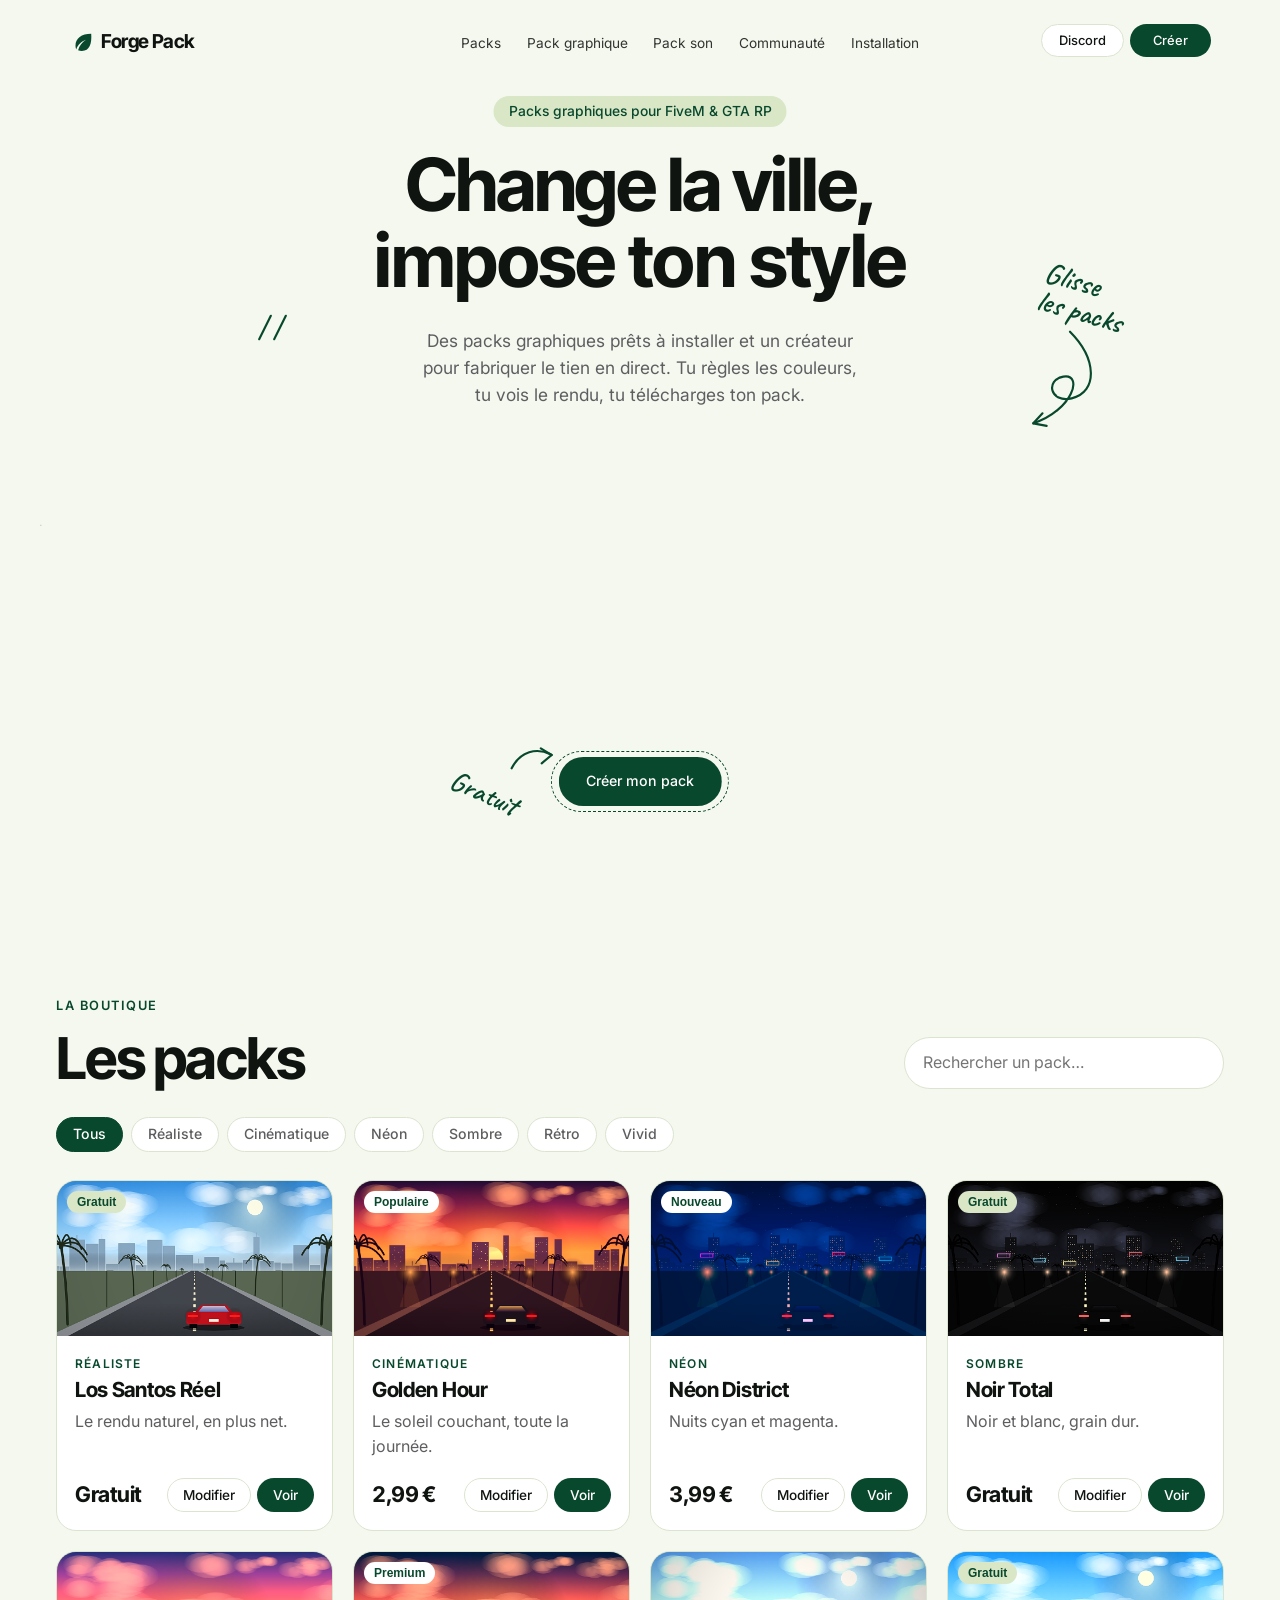
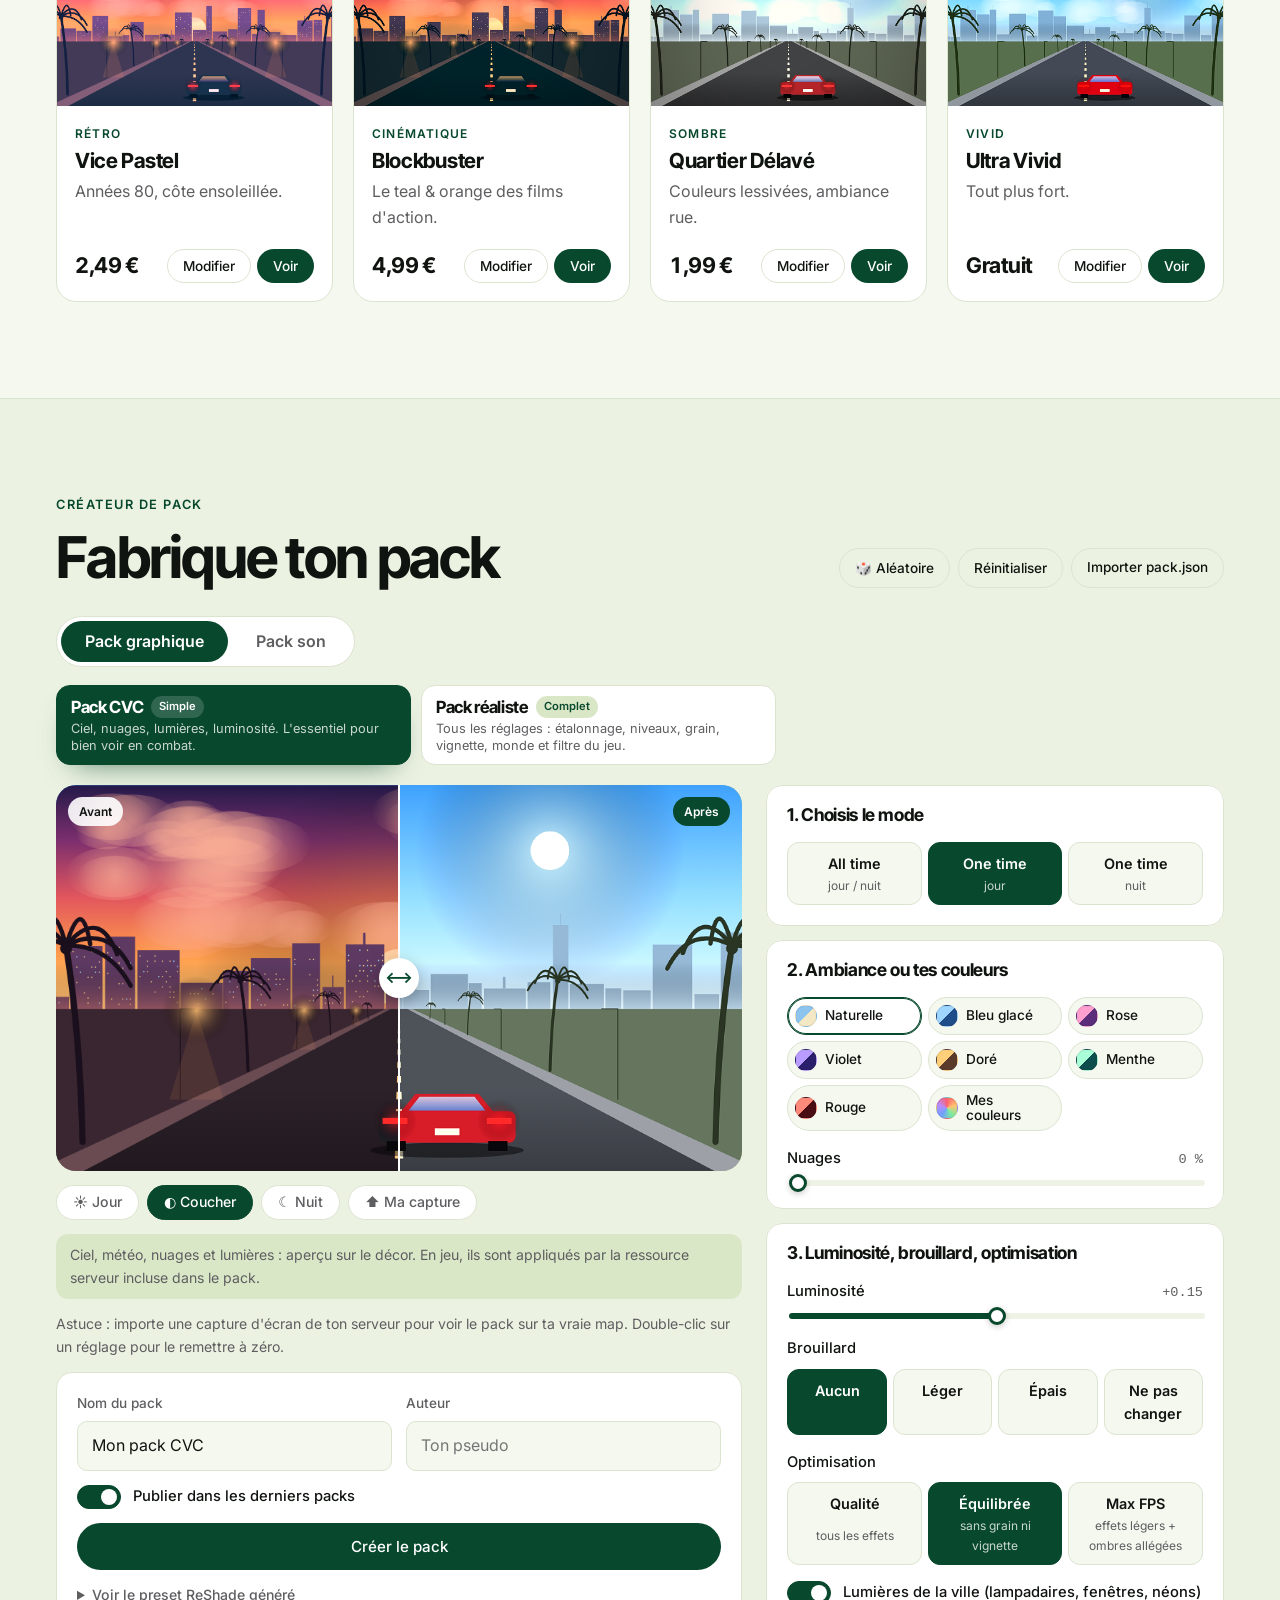
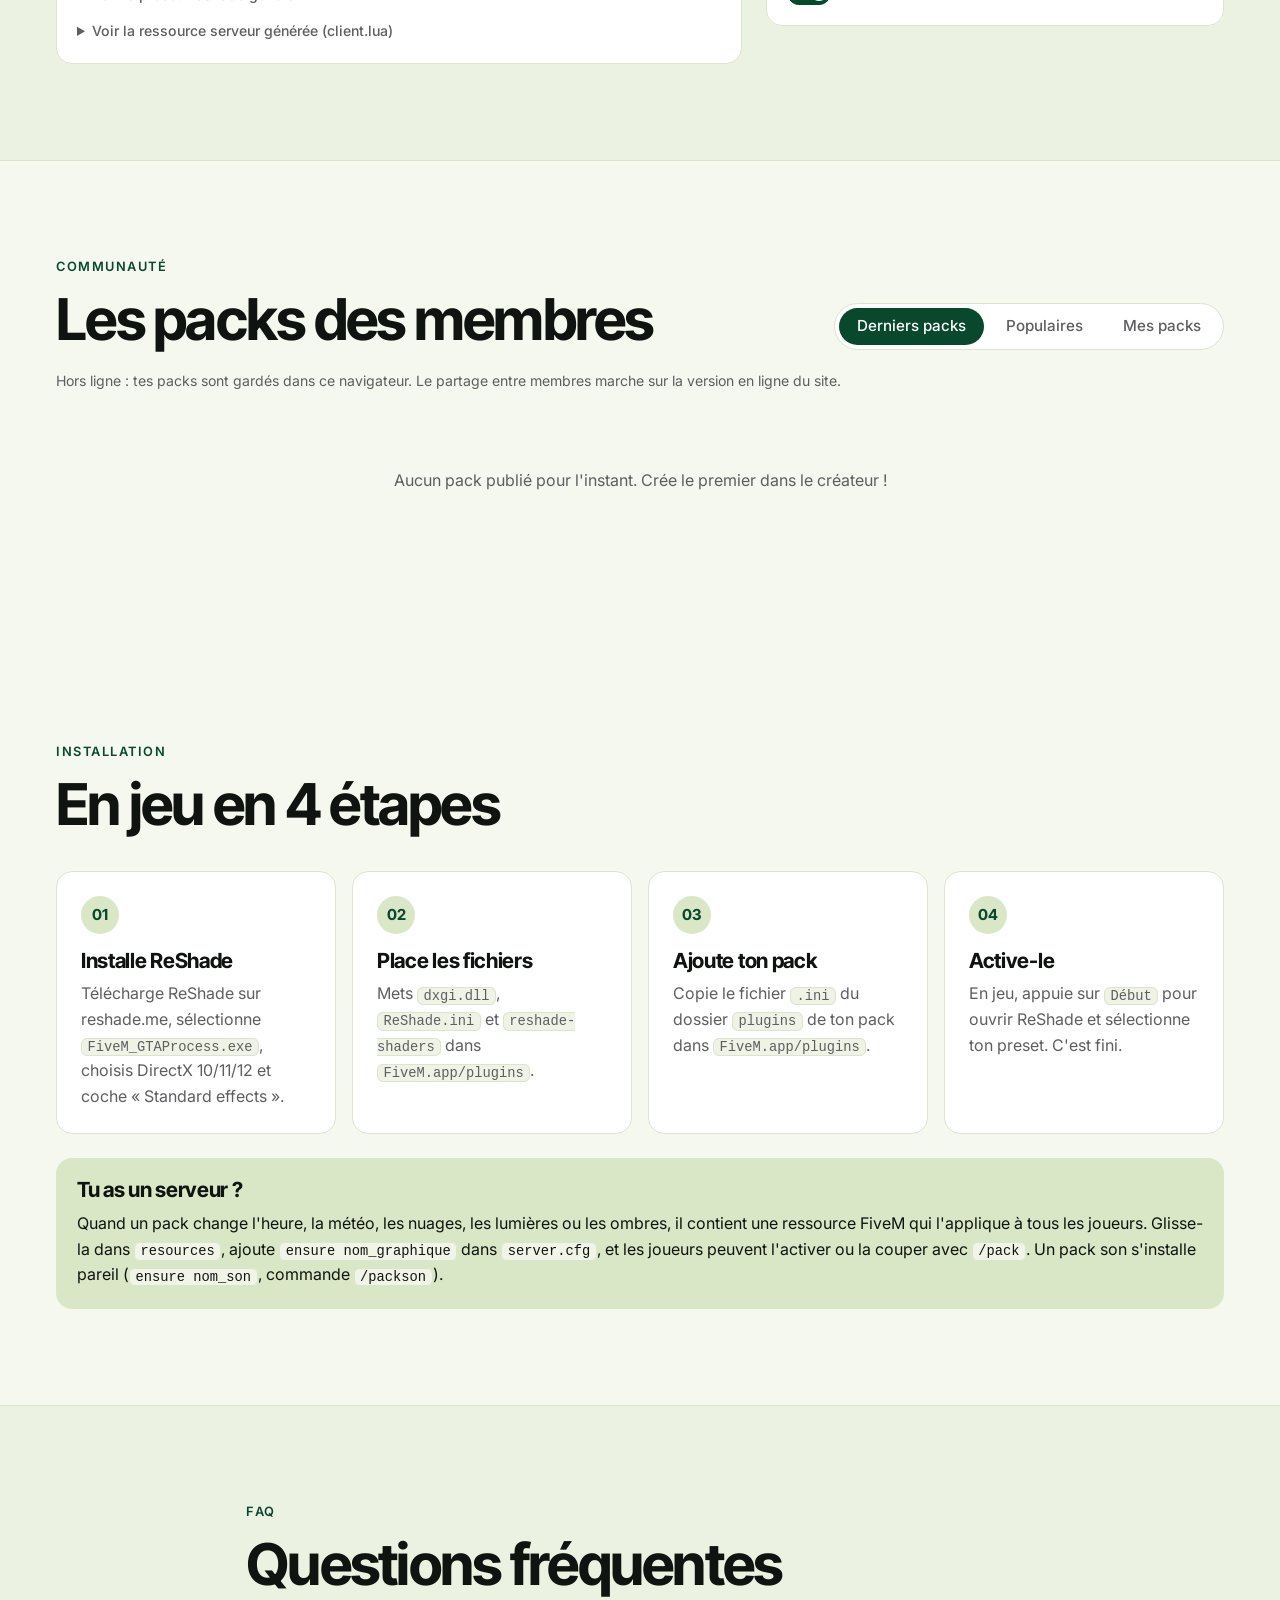
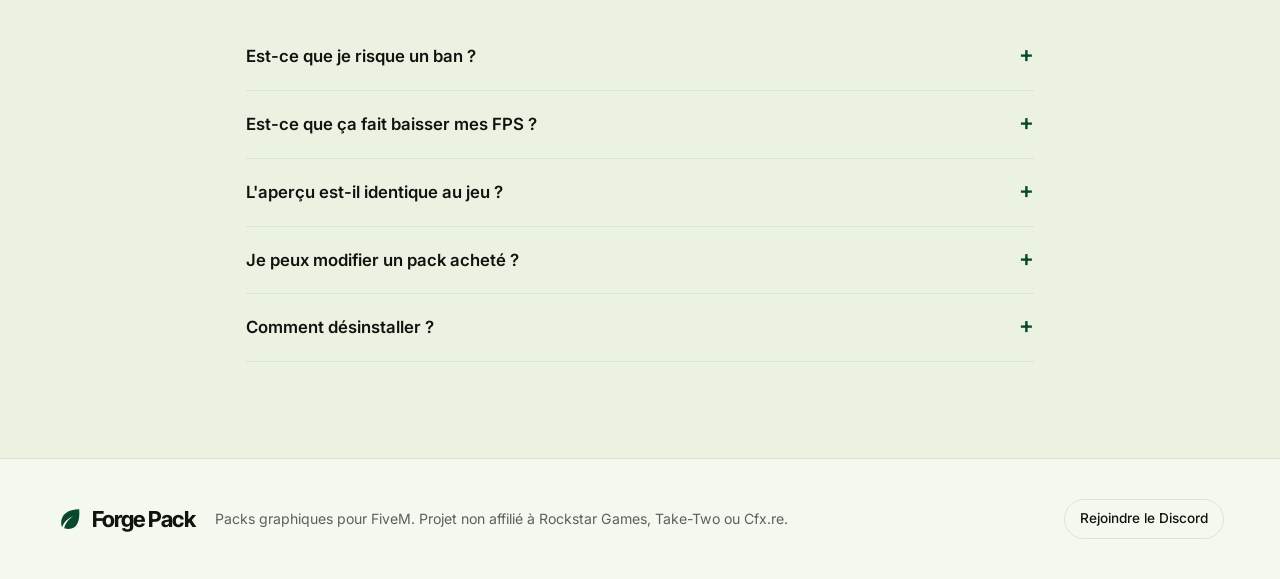
==== commit 153764e4: "Pack CVC en étapes, pack son et communauté Pack graphique CVC : mode All time / One time jour / One " ====
--- a/index.html
+++ b/index.html
@@ -22,10 +22,10 @@
           </a>
           <nav class="barre__nav" aria-label="Navigation">
             <a href="#packs">Packs</a>
-            <a href="#createur">Créateur</a>
+            <a href="#createur" data-aller-onglet="graphique">Pack graphique</a>
+            <a href="#createur" data-aller-onglet="son">Pack son</a>
+            <a href="#communaute">Communauté</a>
             <a href="#installation">Installation</a>
-            <a href="#serveur">Serveur</a>
-            <a href="#faq">FAQ</a>
           </nav>
           <a class="pill pill--blanc barre__discord" data-discord target="_blank" rel="noopener">Discord</a>
           <a class="pill pill--vert barre__creer" href="#createur">Créer</a>
@@ -88,7 +88,13 @@
           </div>
         </div>
 
-        <div class="modes" id="modes" role="tablist" aria-label="Type de pack">
+        <div class="onglets onglets--crea" id="ongletsCrea" role="tablist" aria-label="Créer">
+          <button class="actif" data-onglet="graphique" role="tab" aria-selected="true">Pack graphique</button>
+          <button data-onglet="son" role="tab" aria-selected="false">Pack son</button>
+        </div>
+
+        <div id="panneauGraphique">
+        <div class="modes" id="modes" role="tablist" aria-label="Type de pack graphique">
           <button class="mode actif" data-mode="cvc" role="tab" aria-selected="true">
             <span class="mode__tag">Simple</span>
             <strong>Pack CVC</strong>
@@ -127,7 +133,8 @@
                 <label for="auteurPack">Auteur</label>
                 <input id="auteurPack" maxlength="40" placeholder="Ton pseudo" />
               </div>
-              <button class="btn btn--plein" id="btnTelecharger">Télécharger le pack (.zip)</button>
+              <label class="interrupteur export__publier"><input type="checkbox" id="publierPack" checked /><span></span><b>Publier dans les derniers packs</b></label>
+              <button class="btn btn--plein" id="btnTelecharger">Créer le pack</button>
               <details class="code">
                 <summary>Voir le preset ReShade généré</summary>
                 <pre id="presetTexte"></pre>
@@ -141,6 +148,94 @@
 
           <div class="createur__panneau" id="panneau"></div>
         </div>
+        </div>
+
+        <!-- PACK SON -->
+        <div class="son" id="panneauSon" hidden>
+          <div class="son__principal">
+            <div class="carte son__bloc">
+              <h3>1. Ton son</h3>
+              <label class="depot" id="depot">
+                <input type="file" accept="audio/*,.mp3,.wav,.ogg,.m4a,.flac" id="importSon" hidden />
+                <strong>Dépose ton son ici</strong>
+                <span>MP3, WAV, OGG… ou clique pour choisir un fichier</span>
+              </label>
+              <p class="astuce">Ou prends-en un dans la bibliothèque (sons de tir générés par le site, libres d'utilisation) :</p>
+              <div class="biblio" id="biblio"></div>
+            </div>
+
+            <div class="carte son__bloc">
+              <div class="son__tete">
+                <h3>2. Sélectionne le passage</h3>
+                <span class="astuce" id="sonInfos"></span>
+              </div>
+              <canvas class="onde" id="onde" width="1200" height="220" aria-label="Onde du son : glisse la zone verte pour choisir le passage"></canvas>
+              <div class="son__controles">
+                <button class="btn btn--petit" id="btnEcouter" type="button">Écouter le passage</button>
+                <button class="btn btn--ghost btn--petit" id="btn086" type="button">0,86 s · haute qualité</button>
+                <span class="son__duree" id="sonSel"></span>
+              </div>
+              <p class="astuce">Glisse la zone verte pour la déplacer, tire ses bords pour changer la durée. Le passage est rejoué quand tu lâches.</p>
+            </div>
+          </div>
+
+          <div class="son__cote">
+            <fieldset class="carte groupe">
+              <legend>3. L'arme et le volume</legend>
+              <div class="reglage">
+                <label for="sonArme">Arme</label>
+                <select id="sonArme"></select>
+              </div>
+              <div class="reglage" id="ligneArmeAutre" hidden>
+                <label for="sonArmeAutre">Nom de l'arme dans ton serveur</label>
+                <input class="champ-texte" id="sonArmeAutre" maxlength="40" placeholder="WEAPON_GLOCK17" />
+              </div>
+              <div class="reglage">
+                <div class="reglage__tete"><label for="sonVolume">Volume</label><output id="sonVolumeOut"></output></div>
+                <input type="range" id="sonVolume" min="0.1" max="1" step="0.01" value="0.8" />
+              </div>
+              <div class="reglage">
+                <div class="reglage__tete"><label for="sonPortee">Entendu par les joueurs jusqu'à</label><output id="sonPorteeOut"></output></div>
+                <input type="range" id="sonPortee" min="10" max="150" step="1" value="60" />
+              </div>
+            </fieldset>
+
+            <div class="carte export export--son">
+              <div class="champ">
+                <label for="nomSon">Nom du pack son</label>
+                <input id="nomSon" maxlength="40" value="Mon son" data-auto="1" />
+              </div>
+              <div class="champ">
+                <label for="auteurSon">Auteur</label>
+                <input id="auteurSon" maxlength="40" placeholder="Ton pseudo" />
+              </div>
+              <label class="interrupteur export__publier"><input type="checkbox" id="publierSon" checked /><span></span><b>Publier dans les derniers packs</b></label>
+              <button class="btn btn--plein" id="btnCreerSon" type="button">4. Créer le pack son</button>
+              <p class="astuce">Le pack contient le son en WAV et une ressource FiveM qui le joue à chaque tir, pour toi et les joueurs proches.</p>
+            </div>
+          </div>
+        </div>
+      </div>
+    </section>
+
+    <!-- COMMUNAUTÉ -->
+    <section class="section" id="communaute">
+      <div class="wrap">
+        <div class="section__tete">
+          <div>
+            <p class="surtitre">Communauté</p>
+            <h2>Les packs des membres</h2>
+          </div>
+          <div class="onglets" id="ongletsCommu" role="tablist" aria-label="Packs des membres">
+            <button class="actif" data-onglet="derniers" role="tab" aria-selected="true">Derniers packs</button>
+            <button data-onglet="populaires" role="tab" aria-selected="false">Populaires</button>
+            <button data-onglet="mes" role="tab" aria-selected="false">Mes packs</button>
+          </div>
+        </div>
+        <p class="astuce commu__etat" id="commuEtat" hidden></p>
+        <div class="stats" id="commuStats" hidden></div>
+        <div class="grille" id="commuGrille"></div>
+        <p class="vide" id="commuVide" hidden></p>
       </div>
     </section>
 
@@ -157,7 +252,7 @@
         </ol>
         <div class="carte serveur-info" id="serveur">
           <h3>Tu as un serveur ?</h3>
-          <p>Active l'option « Ressource serveur » dans le créateur : le pack inclut une ressource FiveM qui applique un filtre à tous les joueurs. Glisse-la dans <code>resources</code>, ajoute <code>ensure nom_graphique</code> dans <code>server.cfg</code>, et les joueurs peuvent l'activer ou la couper avec <code>/pack</code>.</p>
+          <p>Quand un pack change l'heure, la météo, les nuages, les lumières ou les ombres, il contient une ressource FiveM qui l'applique à tous les joueurs. Glisse-la dans <code>resources</code>, ajoute <code>ensure nom_graphique</code> dans <code>server.cfg</code>, et les joueurs peuvent l'activer ou la couper avec <code>/pack</code>. Un pack son s'installe pareil (<code>ensure nom_son</code>, commande <code>/packson</code>).</p>
         </div>
       </div>
     </section>
@@ -221,6 +316,8 @@
   <script src="js/engine.js"></script>
   <script src="js/export.js"></script>
   <script src="js/app.js"></script>
+  <script src="js/son.js"></script>
+  <script src="js/communaute.js"></script>
   <script src="js/hero.js"></script>
 </body>
 </html>
--- a/css/style.css
+++ b/css/style.css
@@ -24,6 +24,8 @@
   color-scheme: light;
 }
 
+[hidden] { display: none !important; }
+
 *,
 *::before,
 *::after { box-sizing: border-box; }
@@ -393,14 +395,16 @@
 .tag--d { right: 12px; background: var(--vert); color: #fff; }
 
 /* ---------- Créateur ---------- */
-.modes { display: grid; grid-template-columns: repeat(2, minmax(0, 1fr)); gap: 14px; margin-bottom: 24px; }
+.modes { display: grid; grid-template-columns: repeat(2, minmax(0, 1fr)); gap: 10px; margin-bottom: 20px; max-width: 720px; }
 .mode {
   display: grid;
-  gap: 6px;
-  justify-items: start;
-  padding: 20px 22px;
+  grid-template-columns: auto 1fr;
+  align-items: center;
+  column-gap: 8px;
+  row-gap: 2px;
+  padding: 10px 14px;
   border: 1.5px solid var(--ligne);
-  border-radius: 20px;
+  border-radius: 14px;
   background: var(--carte);
   color: var(--texte);
   font: inherit;
@@ -409,10 +413,14 @@
   transition: border-color 0.15s, background 0.15s, box-shadow 0.15s;
 }
 .mode:hover { border-color: var(--vert); }
-.mode strong { font: 700 1.45rem/1.1 var(--titre); letter-spacing: -0.025em; }
-.mode__desc { color: var(--texte-2); font-size: 0.93rem; }
+.mode strong { grid-column: 1; grid-row: 1; font: 700 1.05rem/1.2 var(--titre); letter-spacing: -0.02em; }
+.mode__desc { grid-column: 1 / -1; color: var(--texte-2); font-size: 0.8rem; line-height: 1.35; }
 .mode__tag {
-  padding: 3px 10px;
+  grid-column: 2;
+  grid-row: 1;
+  justify-self: start;
+  padding: 2px 8px;
+  font-size: 0.7rem !important;
   border-radius: 999px;
   background: var(--menthe);
   color: var(--vert);
@@ -694,9 +702,10 @@
   .section { padding-block: 64px; }
   .etapes { grid-template-columns: 1fr; }
   .export { grid-template-columns: 1fr; }
-  .modes { grid-template-columns: 1fr; gap: 10px; }
-  .mode { padding: 16px 18px; }
-  .mode strong { font-size: 1.25rem; }
+  .modes { gap: 8px; }
+  .mode { padding: 9px 11px; }
+  .mode strong { font-size: 0.98rem; }
+  .mode__desc { display: none; }
   .modale__corps { padding: 12px; }
   .modale__fermer { top: 18px; right: 18px; }
   .modale__infos h3 { font-size: 1.8rem; }
@@ -705,3 +714,172 @@
 @media (prefers-reduced-motion: reduce) {
   * { animation: none !important; transition: none !important; scroll-behavior: auto !important; }
 }
+
+/* ==========================================================================
+   ONGLETS, PACK CVC, PACK SON, COMMUNAUTÉ
+   ========================================================================== */
+.onglets {
+  display: inline-flex;
+  flex-wrap: wrap;
+  gap: 4px;
+  padding: 4px;
+  border: 1px solid var(--ligne);
+  border-radius: 999px;
+  background: var(--carte);
+}
+.onglets button {
+  padding: 9px 18px;
+  border: 0;
+  border-radius: 999px;
+  background: transparent;
+  color: var(--texte-2);
+  font: 500 0.95rem/1.2 var(--corps);
+  cursor: pointer;
+  transition: background 0.15s, color 0.15s;
+}
+.onglets button:hover { color: var(--texte); }
+.onglets button.actif { background: var(--vert); color: #fff; }
+.onglets--crea { margin-bottom: 18px; }
+.onglets--crea button { padding: 11px 24px; font-size: 1rem; font-weight: 600; }
+
+/* Segments (mode, brouillard, optimisation) */
+.reglage__label { font-weight: 500; font-size: 0.92rem; }
+.segments { display: grid; grid-template-columns: repeat(auto-fit, minmax(90px, 1fr)); gap: 6px; }
+.segment {
+  display: grid;
+  gap: 1px;
+  padding: 9px 10px;
+  border: 1.5px solid var(--ligne);
+  border-radius: 12px;
+  background: var(--fond);
+  color: var(--texte);
+  font: inherit;
+  text-align: center;
+  cursor: pointer;
+  transition: border-color 0.15s, background 0.15s;
+}
+.segment b { font-weight: 600; font-size: 0.9rem; }
+.segment small { color: var(--texte-2); font-size: 0.75rem; }
+.segment:hover { border-color: var(--vert); }
+.segment.actif { background: var(--vert); border-color: var(--vert); color: #fff; }
+.segment.actif small { color: rgba(255, 255, 255, 0.78); }
+
+/* Ambiances */
+.ambiances { display: grid; grid-template-columns: repeat(auto-fill, minmax(104px, 1fr)); gap: 6px; }
+.ambiance {
+  display: flex;
+  align-items: center;
+  gap: 8px;
+  padding: 7px 10px 7px 7px;
+  border: 1.5px solid var(--ligne);
+  border-radius: 999px;
+  background: var(--fond);
+  color: var(--texte);
+  font: 500 0.85rem/1.1 var(--corps);
+  cursor: pointer;
+  text-align: left;
+}
+.ambiance:hover { border-color: var(--vert); }
+.ambiance.actif { border-color: var(--vert); box-shadow: inset 0 0 0 1px var(--vert); background: #fff; }
+.ambiance__pastille { flex: none; width: 22px; height: 22px; border-radius: 50%; border: 1px solid rgba(0, 0, 0, 0.08); }
+.ambiance__pastille--perso { background: conic-gradient(#ff5f6d, #ffc371, #7bed9f, #70a1ff, #b88cff, #ff5f6d); }
+
+.export__publier { grid-column: 1 / -1; font-size: 0.92rem; }
+
+/* Pack son */
+.son { display: grid; grid-template-columns: 1.5fr 1fr; gap: 24px; align-items: start; }
+.son > * { min-width: 0; display: grid; gap: 14px; }
+.son__bloc { display: grid; gap: 14px; }
+.son__bloc h3 { font-size: 1.1rem; letter-spacing: -0.02em; }
+.son__tete { display: flex; justify-content: space-between; align-items: baseline; gap: 12px; flex-wrap: wrap; }
+.depot {
+  display: grid;
+  place-items: center;
+  gap: 4px;
+  padding: 28px 16px;
+  border: 2px dashed var(--sauge);
+  border-radius: 16px;
+  background: var(--fond);
+  text-align: center;
+  cursor: pointer;
+  transition: border-color 0.15s, background 0.15s;
+}
+.depot strong { font: 700 1.1rem/1.2 var(--titre); color: var(--vert); }
+.depot span { color: var(--texte-2); font-size: 0.88rem; }
+.depot:hover, .depot.survol { border-color: var(--vert); background: var(--menthe); }
+.biblio { display: flex; flex-wrap: wrap; gap: 6px; }
+.biblio__son {
+  padding: 8px 14px;
+  border: 1px solid var(--ligne);
+  border-radius: 999px;
+  background: #fff;
+  color: var(--texte);
+  font: 500 0.88rem/1.2 var(--corps);
+  cursor: pointer;
+}
+.biblio__son:hover { border-color: var(--vert); }
+.biblio__son.actif { background: var(--vert); border-color: var(--vert); color: #fff; }
+.onde { width: 100%; height: auto; aspect-ratio: 1200 / 220; max-width: 100%; border-radius: 12px; background: var(--fond); touch-action: none; }
+.son__controles { display: flex; flex-wrap: wrap; align-items: center; gap: 8px; }
+.son__duree { color: var(--texte-2); font: 500 0.88rem/1.3 var(--corps); font-variant-numeric: tabular-nums; }
+#btn086.actif { background: var(--menthe); border-color: var(--vert); color: var(--vert); }
+.btn:disabled { opacity: 0.45; cursor: not-allowed; }
+.export--son { grid-template-columns: 1fr; }
+.champ-texte {
+  width: 100%;
+  padding: 11px 14px;
+  border: 1px solid var(--ligne);
+  border-radius: 10px;
+  background: var(--fond);
+  color: var(--texte);
+  font: inherit;
+  text-transform: uppercase;
+}
+
+/* Communauté */
+.commu__etat { margin: -8px 0 20px; }
+.stats { display: grid; grid-template-columns: repeat(3, minmax(0, 1fr)); gap: 14px; margin-bottom: 20px; }
+.stat { display: grid; gap: 6px; padding: 18px 20px; border-radius: var(--rayon); background: var(--menthe); min-width: 0; }
+.stat span { color: var(--vert); font-size: 0.85rem; font-weight: 500; }
+.stat strong { font: 700 1.7rem/1.1 var(--titre); letter-spacing: -0.03em; overflow-wrap: anywhere; font-variant-numeric: tabular-nums; }
+.pack__visuel--commu { cursor: default; }
+.pack__visuel--commu img { width: 100%; height: 100%; object-fit: cover; }
+.pack__visuel--son { display: grid; place-items: center; background: var(--vert); padding: 18px; }
+.mini-onde { display: flex; align-items: center; gap: 2px; width: 100%; height: 70%; }
+.mini-onde span { flex: 1; min-height: 4px; border-radius: 2px; background: var(--menthe); }
+.mini-onde__jouer {
+  position: absolute;
+  left: 12px;
+  bottom: 12px;
+  display: grid;
+  place-items: center;
+  width: 38px;
+  height: 38px;
+  border: 0;
+  border-radius: 50%;
+  background: #fff;
+  cursor: pointer;
+}
+.mini-onde__jouer svg { width: 15px; height: 15px; fill: var(--vert); margin-left: 2px; }
+.pack__rang {
+  position: absolute;
+  top: 10px;
+  right: 10px;
+  padding: 4px 10px;
+  border-radius: 999px;
+  background: #fff;
+  color: var(--vert);
+  font: 700 0.85rem/1.2 var(--titre);
+}
+.pack__compteur { font-size: 0.85rem; font-weight: 500; color: var(--texte-2); font-variant-numeric: tabular-nums; }
+.pack--commu .pack__btns { flex-wrap: wrap; }
+
+@media (max-width: 1000px) {
+  .son { grid-template-columns: 1fr; }
+}
+@media (max-width: 820px) {
+  .onglets--crea { display: flex; }
+  .onglets--crea button { flex: 1; padding: 10px 12px; }
+  .stats { grid-template-columns: 1fr; }
+  .segment b { font-size: 0.85rem; }
+}
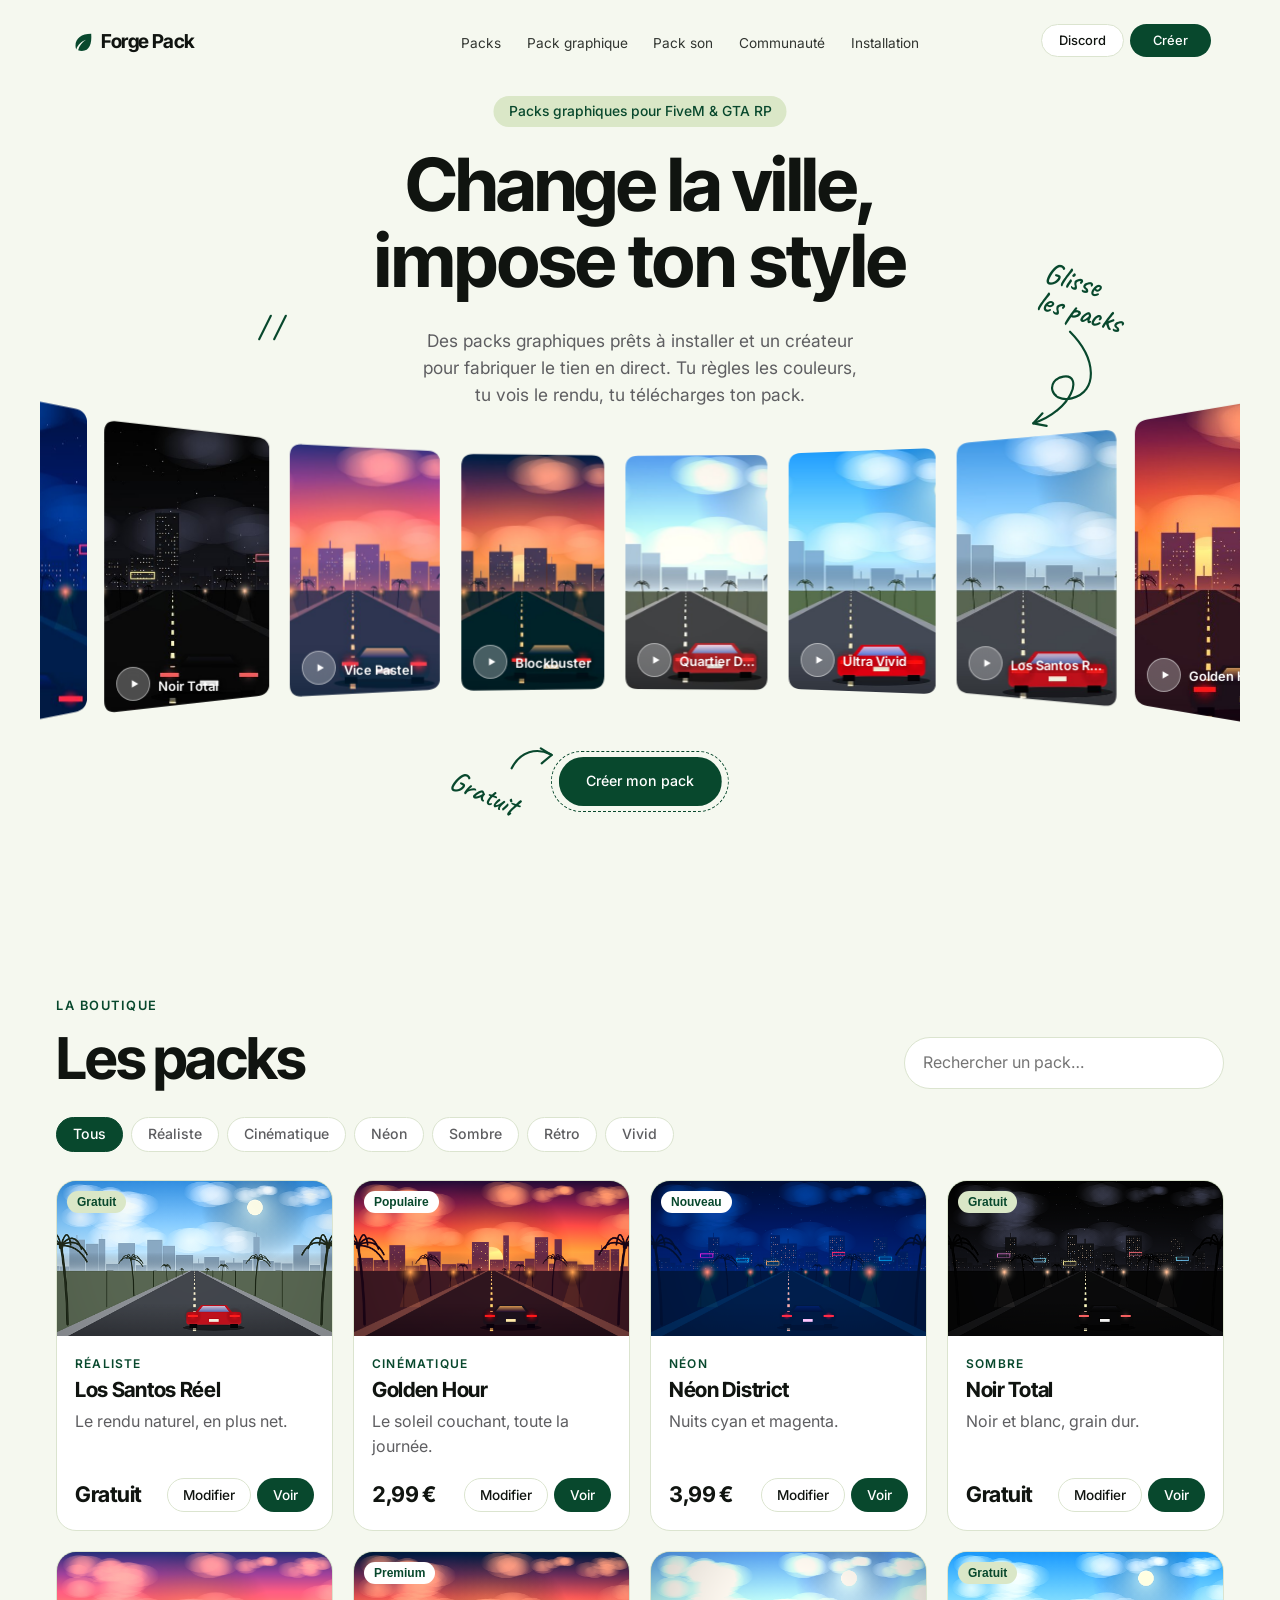
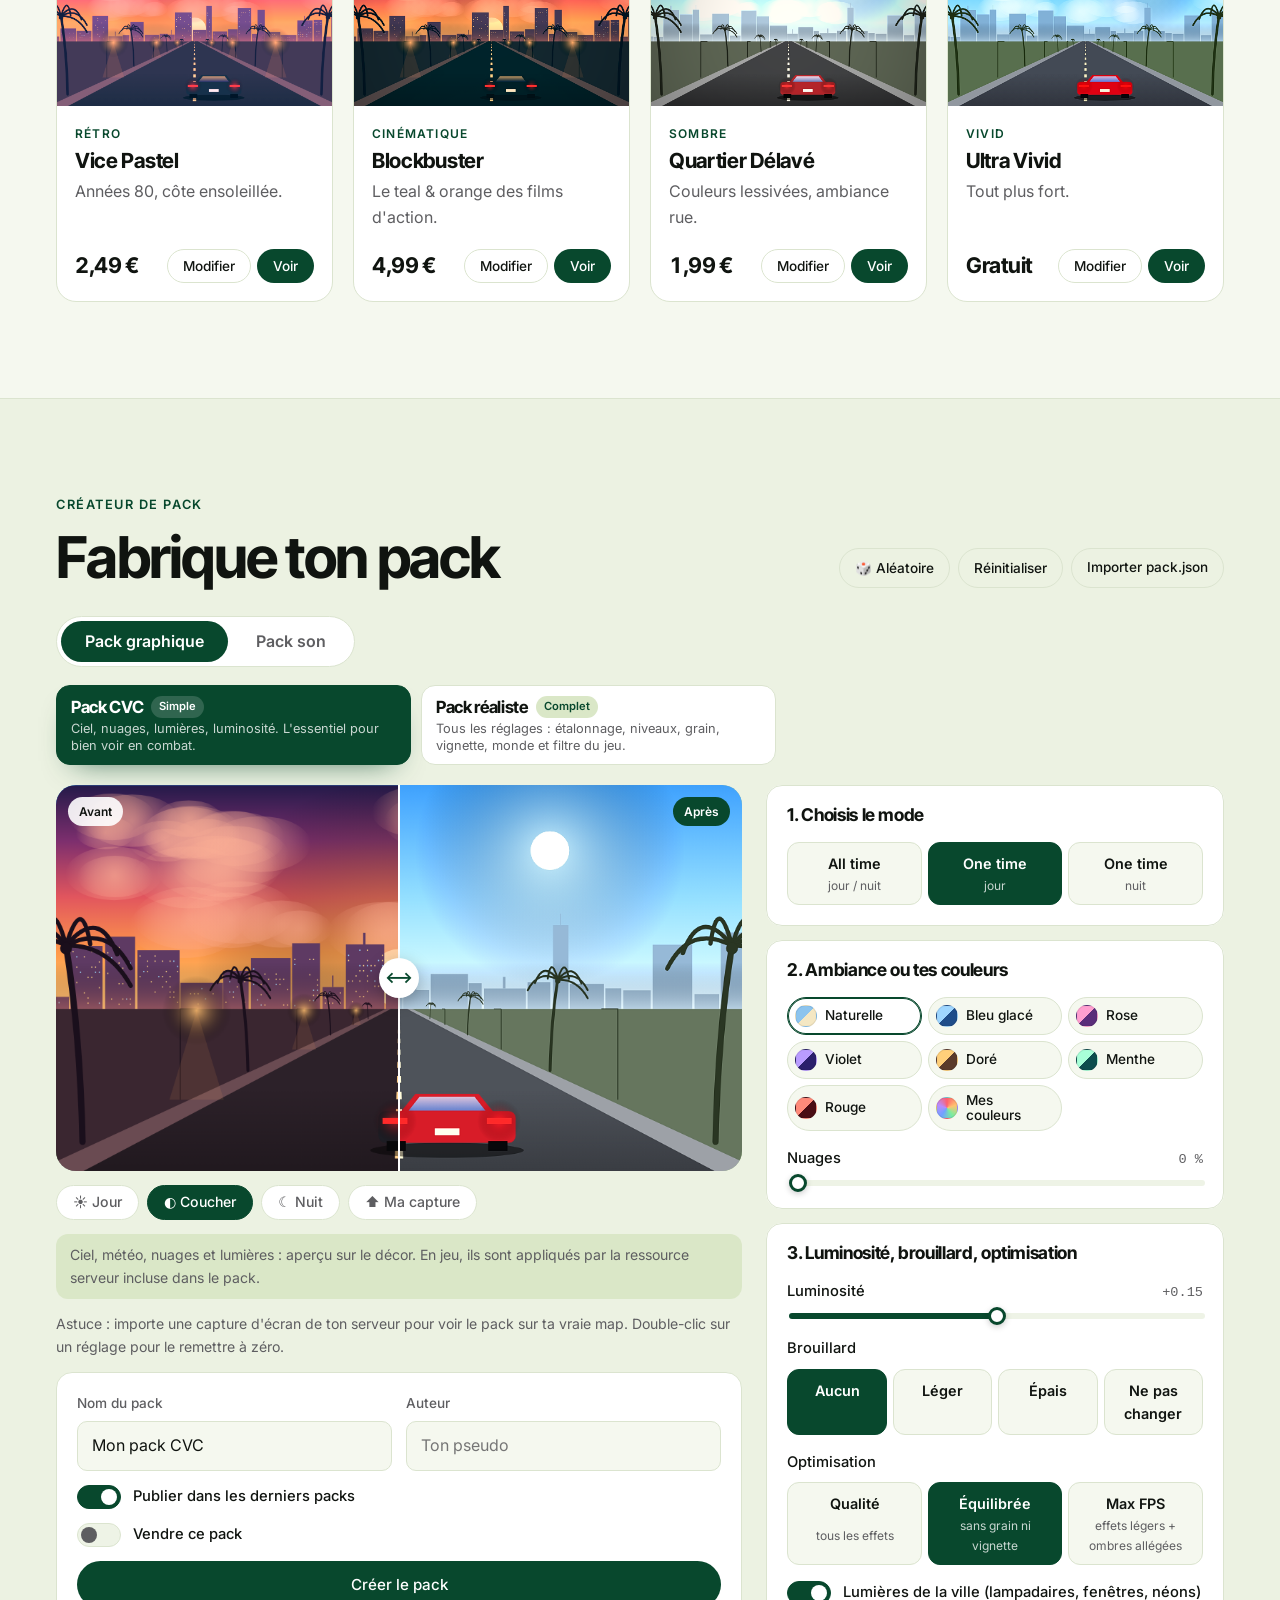
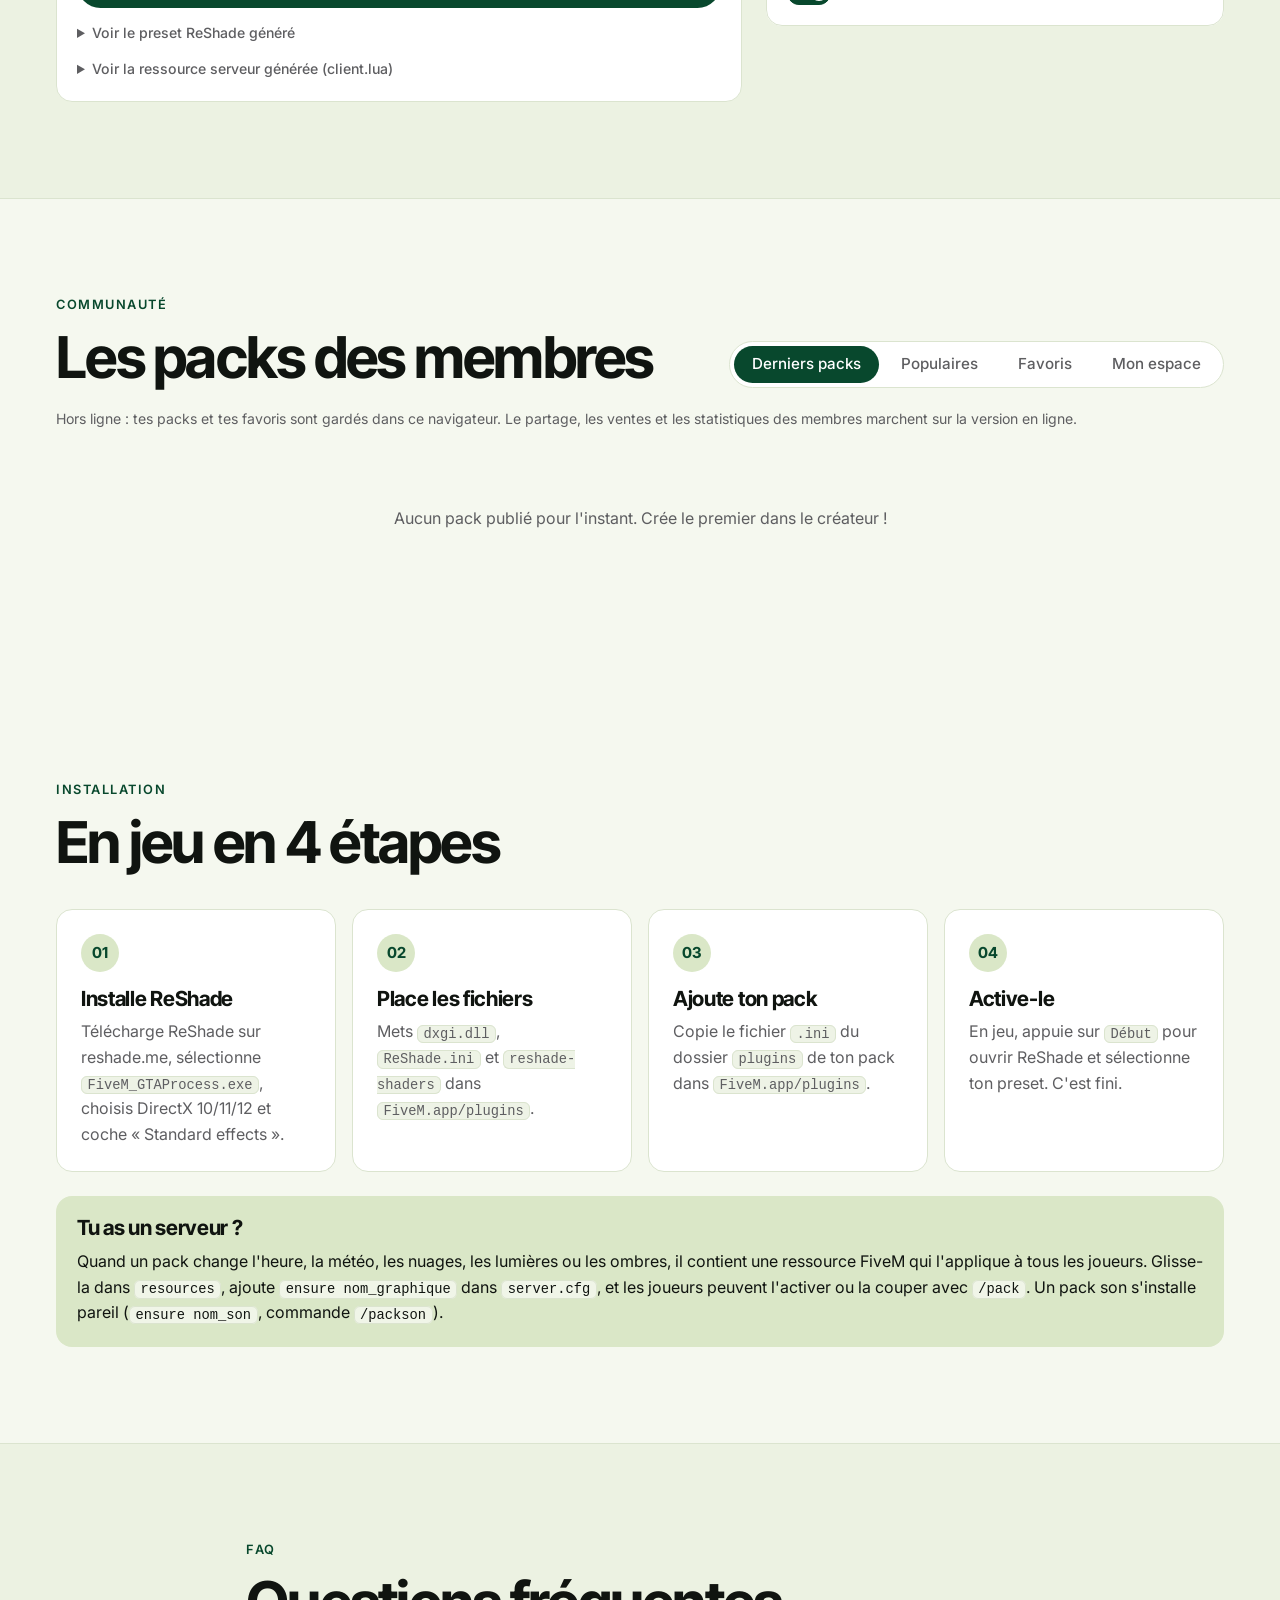
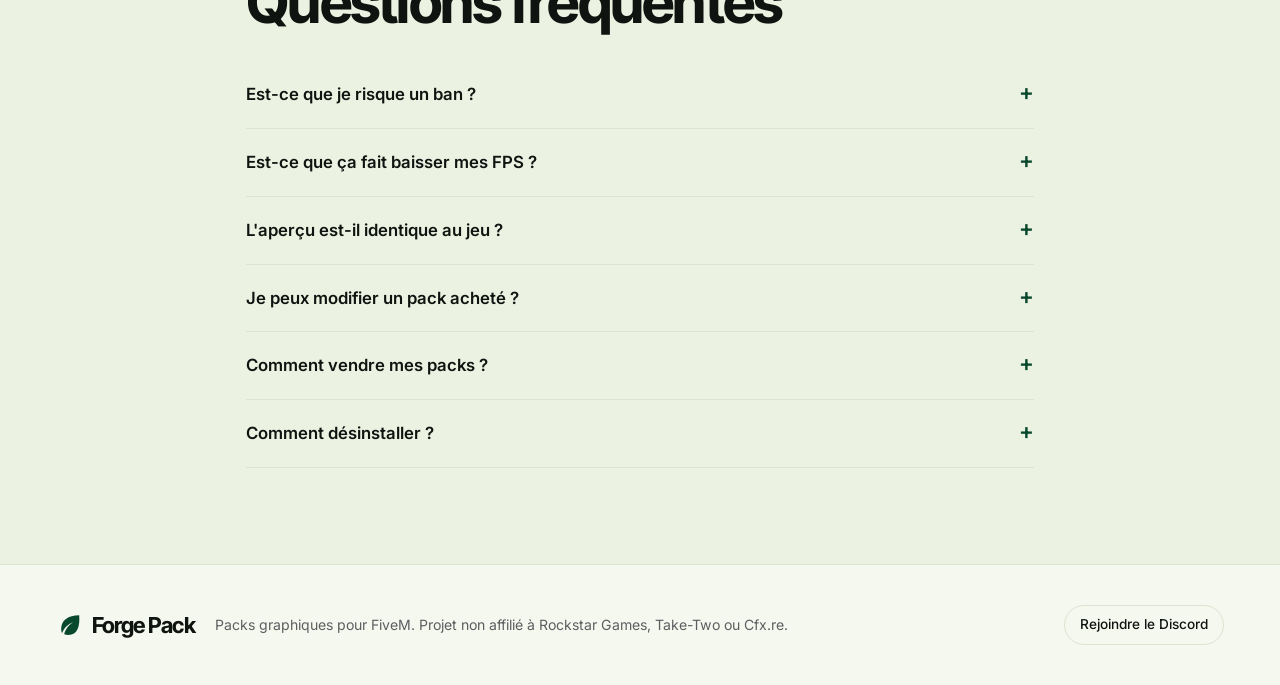
==== commit e1e9d707: "Vente de packs entre membres, favoris et statistiques vendeur - Vendre ce pack : prix et lien de pai" ====
--- a/index.html
+++ b/index.html
@@ -134,6 +134,18 @@
                 <input id="auteurPack" maxlength="40" placeholder="Ton pseudo" />
               </div>
               <label class="interrupteur export__publier"><input type="checkbox" id="publierPack" checked /><span></span><b>Publier dans les derniers packs</b></label>
+              <label class="interrupteur export__publier"><input type="checkbox" id="vendrePack" /><span></span><b>Vendre ce pack</b></label>
+              <div class="vente" id="ventePack" hidden>
+                <div class="champ">
+                  <label for="prixPack">Prix (€)</label>
+                  <input id="prixPack" type="number" min="0.5" max="200" step="0.01" value="2.99" inputmode="decimal" />
+                </div>
+                <div class="champ">
+                  <label for="lienPack">Ton lien de paiement</label>
+                  <input id="lienPack" type="url" placeholder="https://paypal.me/tonpseudo" />
+                </div>
+                <p class="astuce">Les acheteurs paient sur ton lien (PayPal.me, Tebex, Stripe, Ko-fi…). Le site ne touche pas l'argent : tu valides chaque paiement reçu dans « Mon espace », et l'acheteur peut alors télécharger.</p>
+              </div>
               <button class="btn btn--plein" id="btnTelecharger">Créer le pack</button>
               <details class="code">
                 <summary>Voir le preset ReShade généré</summary>
@@ -210,6 +222,18 @@
                 <input id="auteurSon" maxlength="40" placeholder="Ton pseudo" />
               </div>
               <label class="interrupteur export__publier"><input type="checkbox" id="publierSon" checked /><span></span><b>Publier dans les derniers packs</b></label>
+              <label class="interrupteur export__publier"><input type="checkbox" id="vendreSon" /><span></span><b>Vendre ce pack</b></label>
+              <div class="vente" id="venteSon" hidden>
+                <div class="champ">
+                  <label for="prixSon">Prix (€)</label>
+                  <input id="prixSon" type="number" min="0.5" max="200" step="0.01" value="1.99" inputmode="decimal" />
+                </div>
+                <div class="champ">
+                  <label for="lienSon">Ton lien de paiement</label>
+                  <input id="lienSon" type="url" placeholder="https://paypal.me/tonpseudo" />
+                </div>
+                <p class="astuce">Les acheteurs paient sur ton lien. Tu valides chaque paiement reçu dans « Mon espace ».</p>
+              </div>
               <button class="btn btn--plein" id="btnCreerSon" type="button">4. Créer le pack son</button>
               <p class="astuce">Le pack contient le son en WAV et une ressource FiveM qui le joue à chaque tir, pour toi et les joueurs proches.</p>
             </div>
@@ -229,11 +253,13 @@
           <div class="onglets" id="ongletsCommu" role="tablist" aria-label="Packs des membres">
             <button class="actif" data-onglet="derniers" role="tab" aria-selected="true">Derniers packs</button>
             <button data-onglet="populaires" role="tab" aria-selected="false">Populaires</button>
-            <button data-onglet="mes" role="tab" aria-selected="false">Mes packs</button>
+            <button data-onglet="favoris" role="tab" aria-selected="false">Favoris</button>
+            <button data-onglet="mes" role="tab" aria-selected="false">Mon espace</button>
           </div>
         </div>
         <p class="astuce commu__etat" id="commuEtat" hidden></p>
         <div class="stats" id="commuStats" hidden></div>
+        <div class="carte demandes" id="commuDemandes" hidden></div>
         <div class="grille" id="commuGrille"></div>
         <p class="vide" id="commuVide" hidden></p>
       </div>
@@ -266,6 +292,7 @@
         <details><summary>Est-ce que ça fait baisser mes FPS ?</summary><p>Très peu. Le créateur n'ajoute dans le preset que les effets que tu utilises vraiment, et ce sont des effets légers. La netteté et la vignette sont les plus coûteux, et restent faibles.</p></details>
         <details><summary>L'aperçu est-il identique au jeu ?</summary><p>L'aperçu applique les mêmes formules que les shaders ReShade exportés. Le rendu final dépend aussi de la météo et de l'heure en jeu : importe une capture de ton serveur pour un aperçu plus fidèle.</p></details>
         <details><summary>Je peux modifier un pack acheté ?</summary><p>Oui. Chaque pack contient un <code>pack.json</code> : importe-le dans le créateur, ajuste ce que tu veux et télécharge ta version.</p></details>
+        <details><summary>Comment vendre mes packs ?</summary><p>En créant ton pack, coche « Vendre ce pack », choisis un prix et colle ton lien de paiement (PayPal.me, Tebex, Stripe, Ko-fi…). L'acheteur paie sur ton lien, puis clique « J'ai payé » en indiquant le nom utilisé pour payer. Tu vérifies que l'argent est arrivé et tu valides la vente dans « Mon espace » : il peut alors télécharger le pack. Le site ne touche pas l'argent et ne prend pas de commission. Dans « Mon espace », tu vois combien de fois tes packs ont été mis en favori, téléchargés, vendus, et l'argent qu'ils t'ont rapporté.</p></details>
         <details><summary>Comment désinstaller ?</summary><p>Supprime <code>dxgi.dll</code> du dossier <code>FiveM.app/plugins</code>. Côté serveur, retire la ligne <code>ensure</code> de ton <code>server.cfg</code>.</p></details>
       </div>
     </section>
--- a/css/style.css
+++ b/css/style.css
@@ -883,3 +883,37 @@
   .stats { grid-template-columns: 1fr; }
   .segment b { font-size: 0.85rem; }
 }
+
+/* ---------- Ventes, favoris, mon espace ---------- */
+.vente { grid-column: 1 / -1; display: grid; grid-template-columns: 1fr 2fr; gap: 12px; padding: 14px; border-radius: 12px; background: var(--menthe); }
+.vente .astuce { grid-column: 1 / -1; color: var(--vert); }
+.vente input { background: #fff; }
+.stats { grid-template-columns: repeat(auto-fit, minmax(170px, 1fr)); }
+.pack__prix-badge {
+  position: absolute;
+  top: 10px;
+  left: 10px;
+  padding: 4px 10px;
+  border-radius: 999px;
+  background: #fff;
+  color: var(--vert);
+  font: 700 0.85rem/1.2 var(--titre);
+  font-variant-numeric: tabular-nums;
+}
+.pack__prix-badge--gratuit { background: var(--menthe); font-family: var(--corps); font-weight: 600; font-size: 0.75rem; }
+.pack__chiffres { margin: 10px 0 0; color: var(--texte-2); font-size: 0.85rem; font-variant-numeric: tabular-nums; }
+.pack__statut { margin: 10px 0 0; padding: 8px 12px; border-radius: 10px; background: var(--fond); color: var(--texte-2); font-size: 0.82rem; }
+.pack__statut--attente { background: #fff4d6; color: #7a5600; }
+.pack__statut--refuse { background: #fde3e1; color: #8a1c12; }
+.btn--favori.actif { color: #c0264a; border-color: #f2b8c6; background: #fff1f4; }
+.achat-form { display: grid; gap: 8px; margin: -6px 18px 18px; padding: 12px; border-radius: 12px; background: var(--fond); }
+.achat-form label { font-size: 0.85rem; font-weight: 500; }
+.champ-texte--normal { text-transform: none; background: #fff; }
+.demandes { display: grid; gap: 10px; margin-bottom: 20px; border-color: #f0d48a; background: #fffbef; }
+.demandes h3 { font-size: 1.1rem; letter-spacing: -0.02em; }
+.demande { display: flex; flex-wrap: wrap; align-items: center; justify-content: space-between; gap: 10px; padding: 12px 14px; border-radius: 12px; background: #fff; border: 1px solid var(--ligne); }
+.demande__texte { margin: 0; min-width: 0; flex: 1 1 260px; }
+.demande__actions { display: flex; gap: 6px; }
+@media (max-width: 820px) {
+  .vente { grid-template-columns: 1fr; }
+}
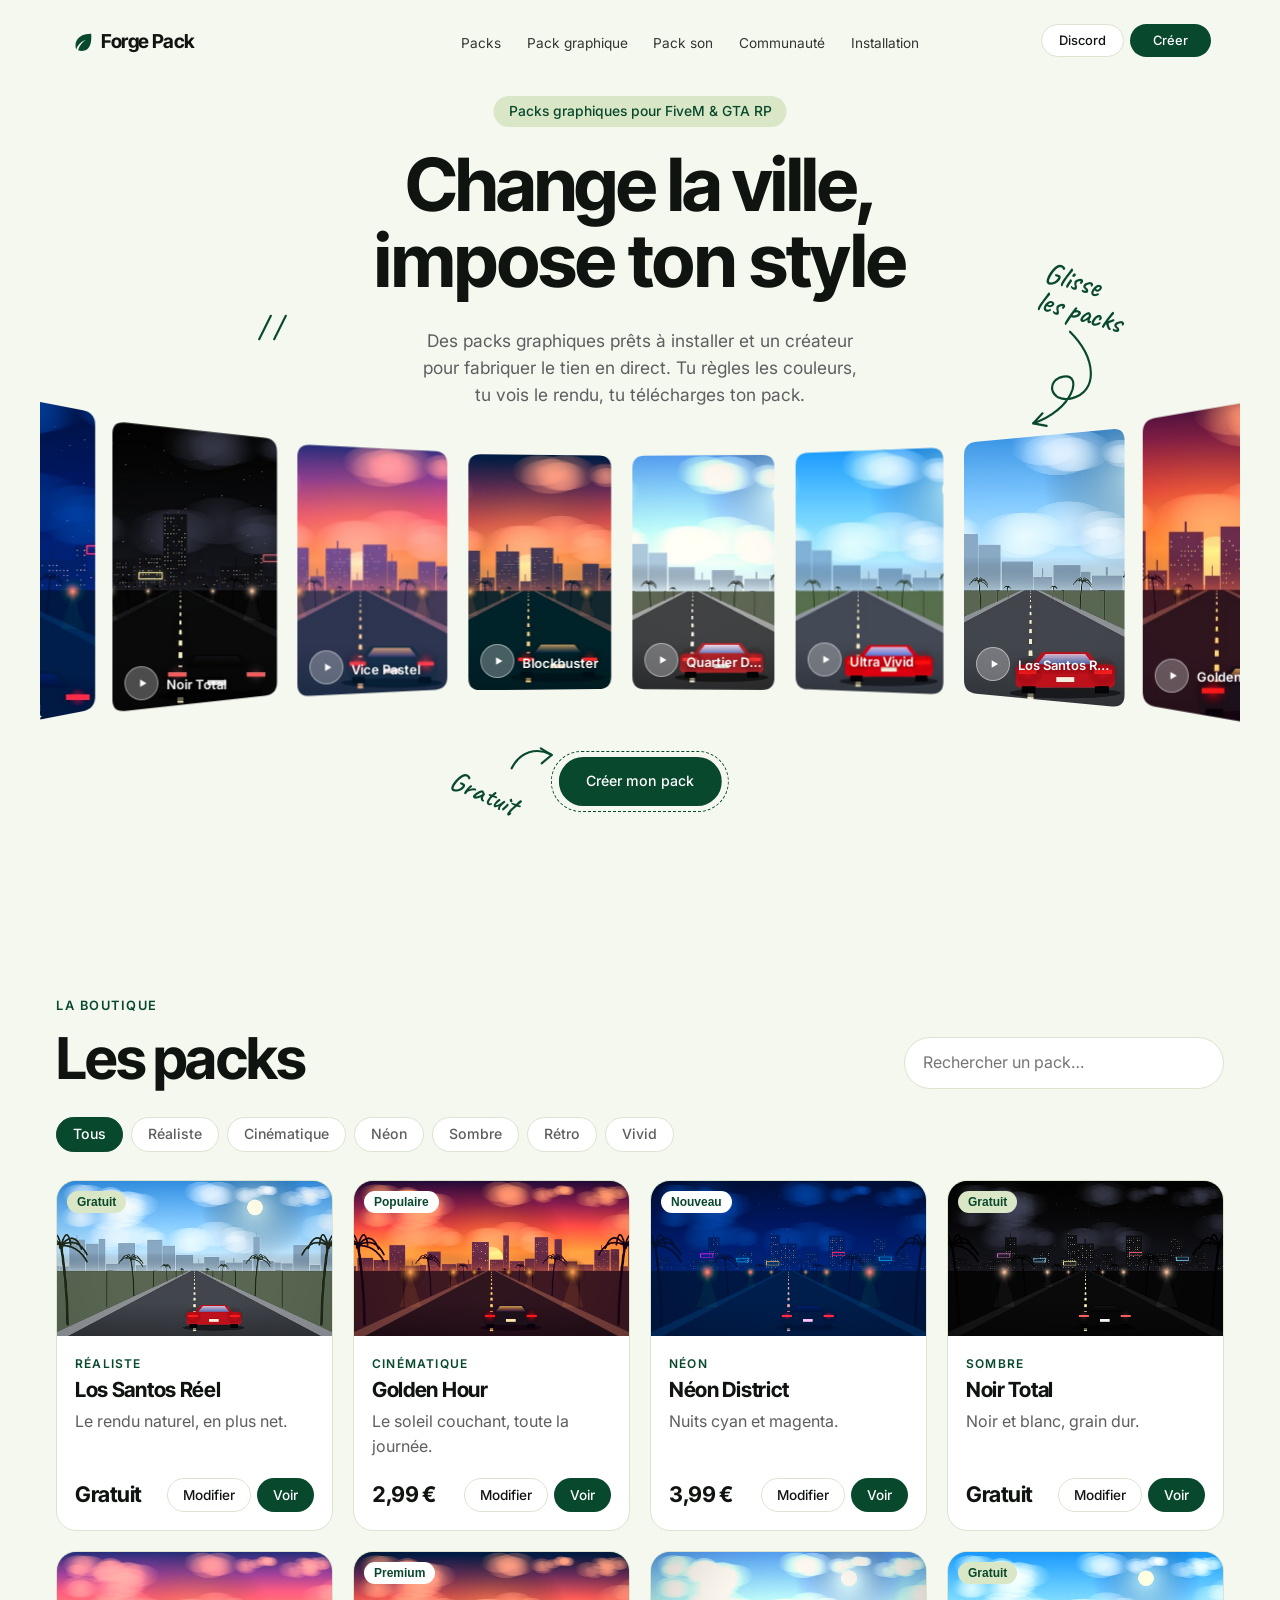
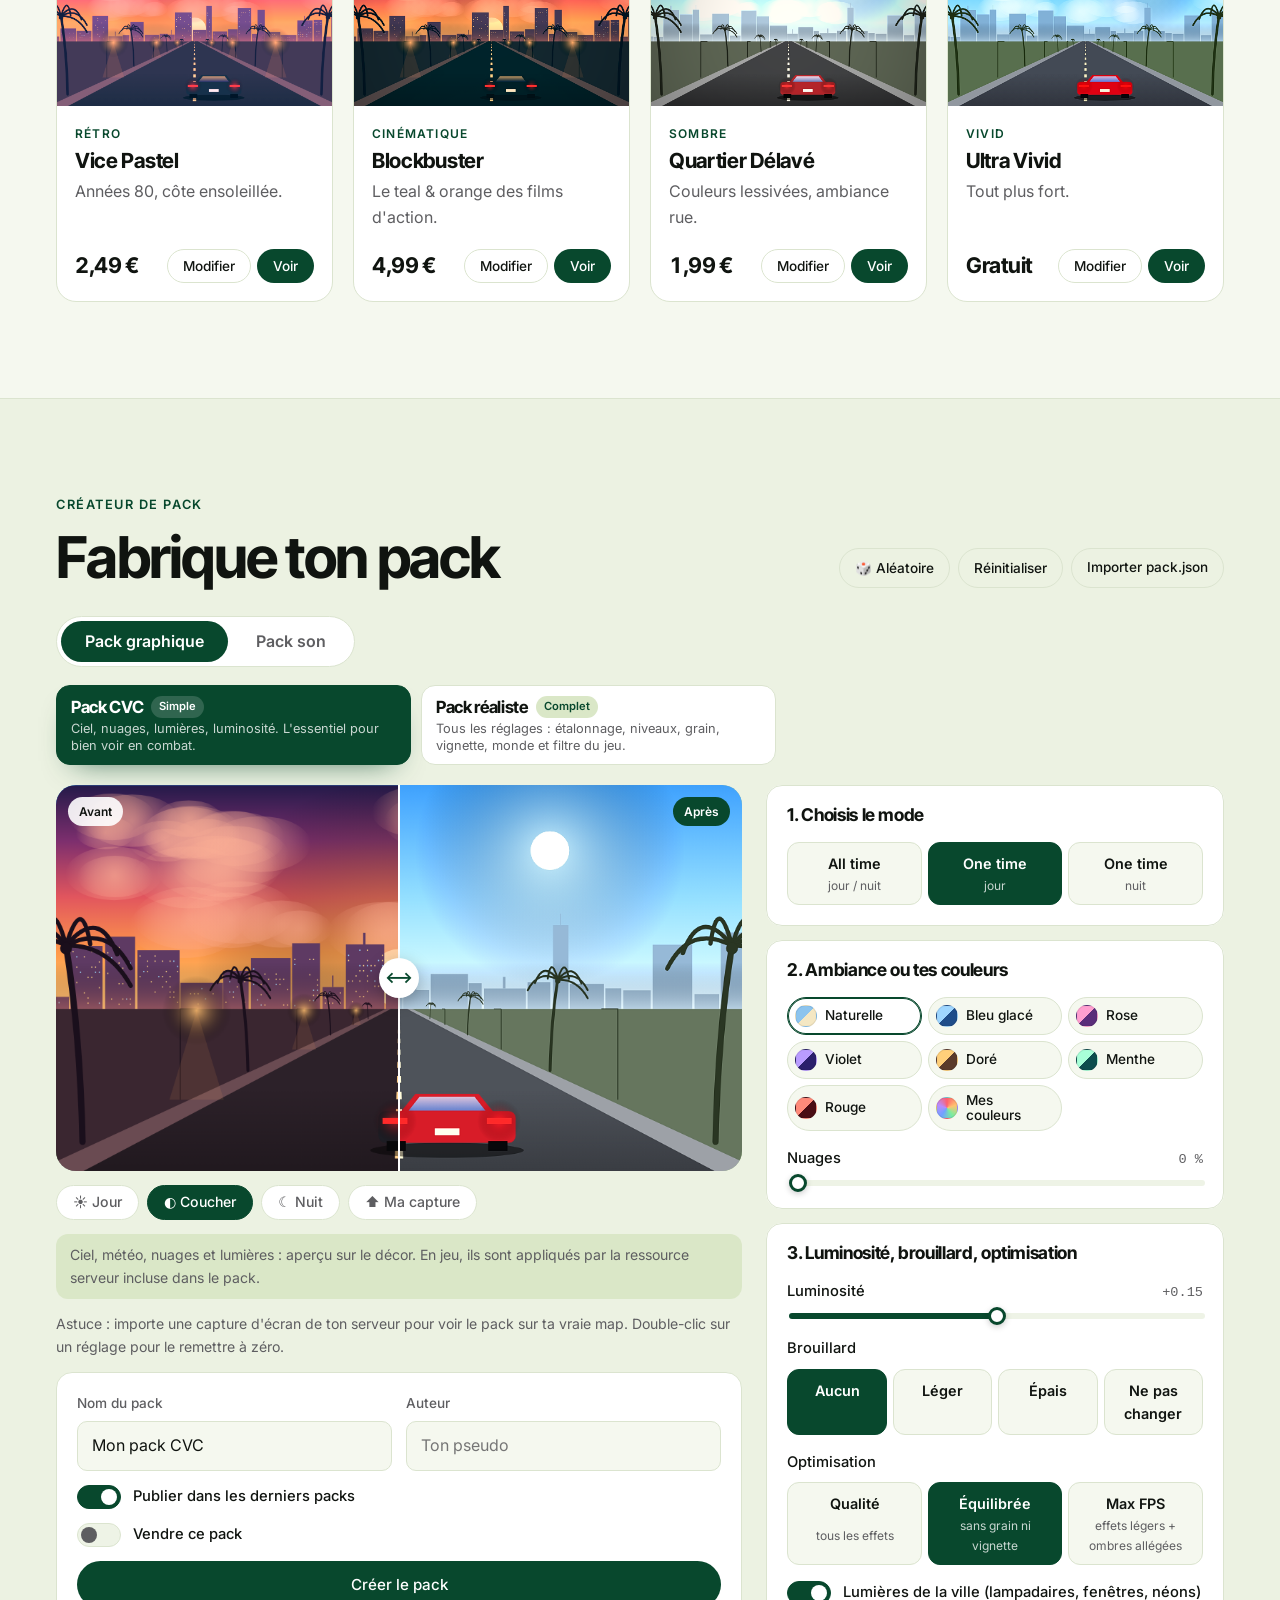
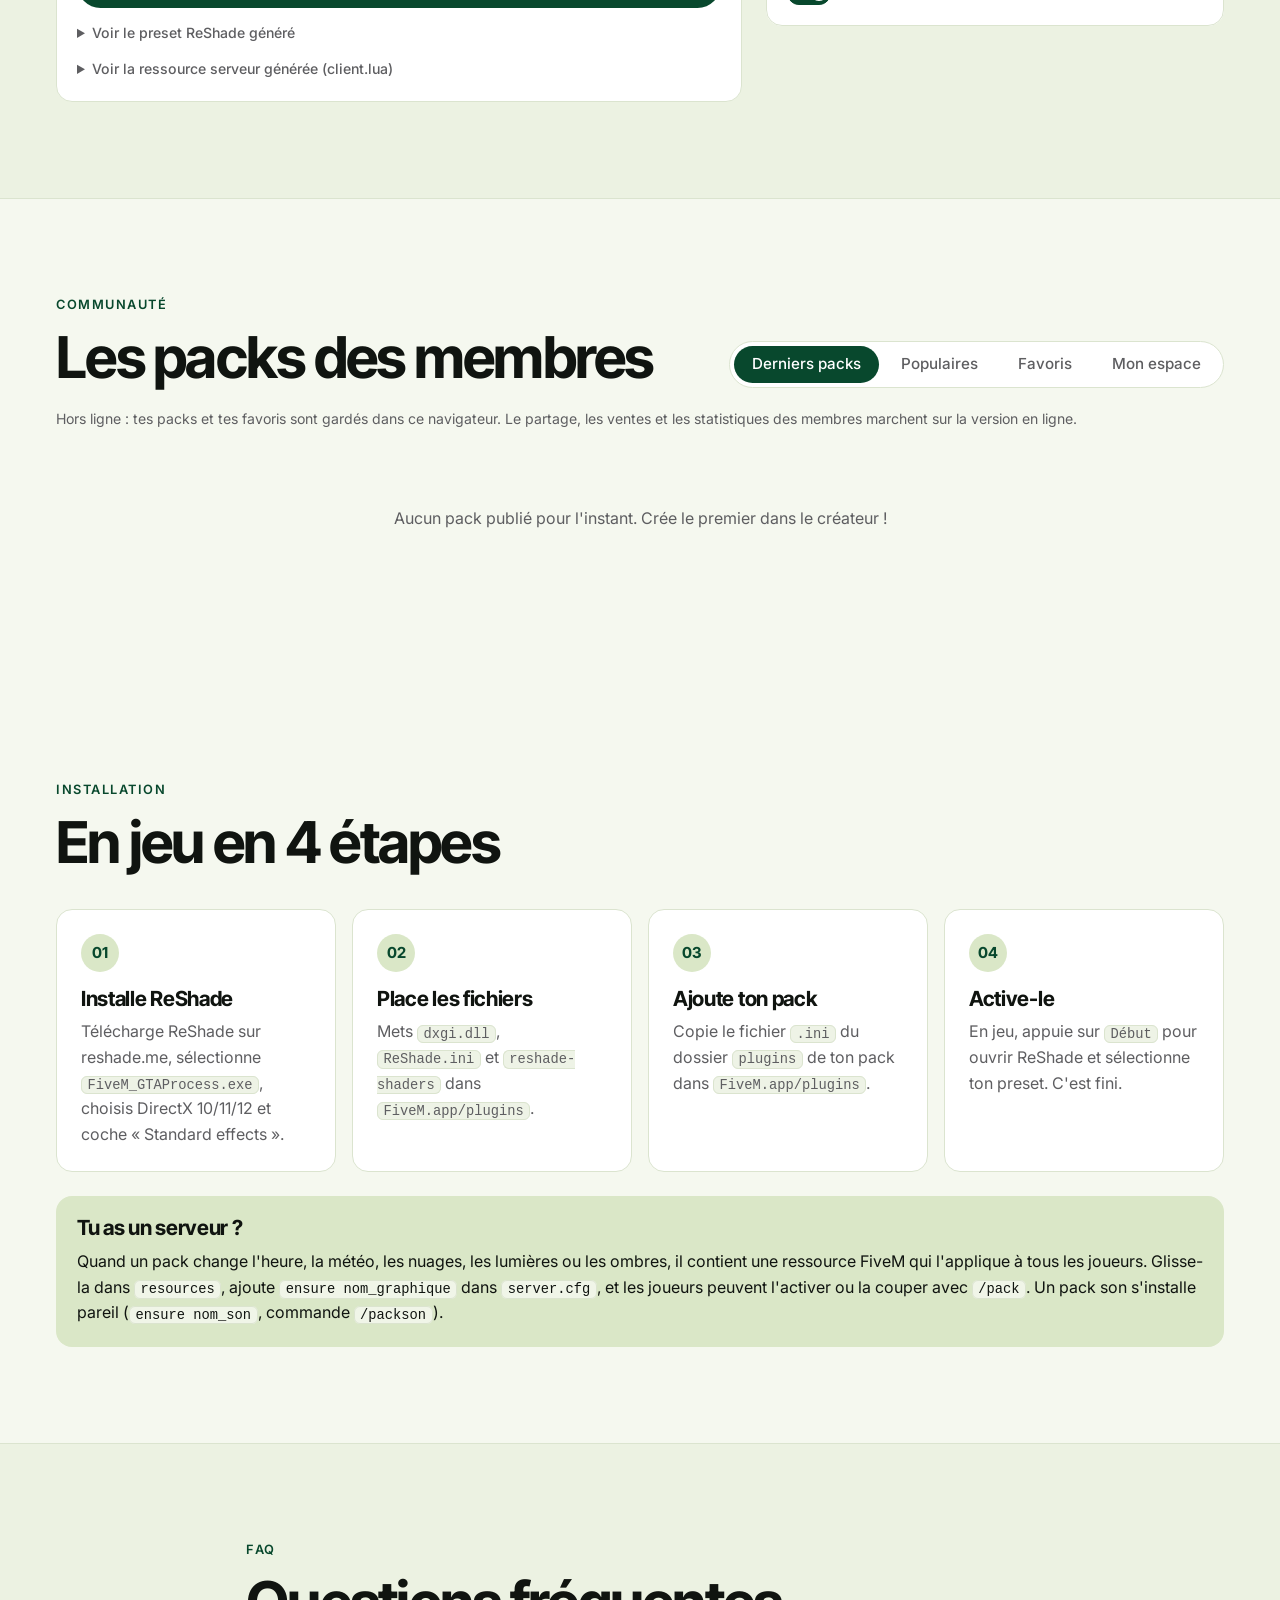
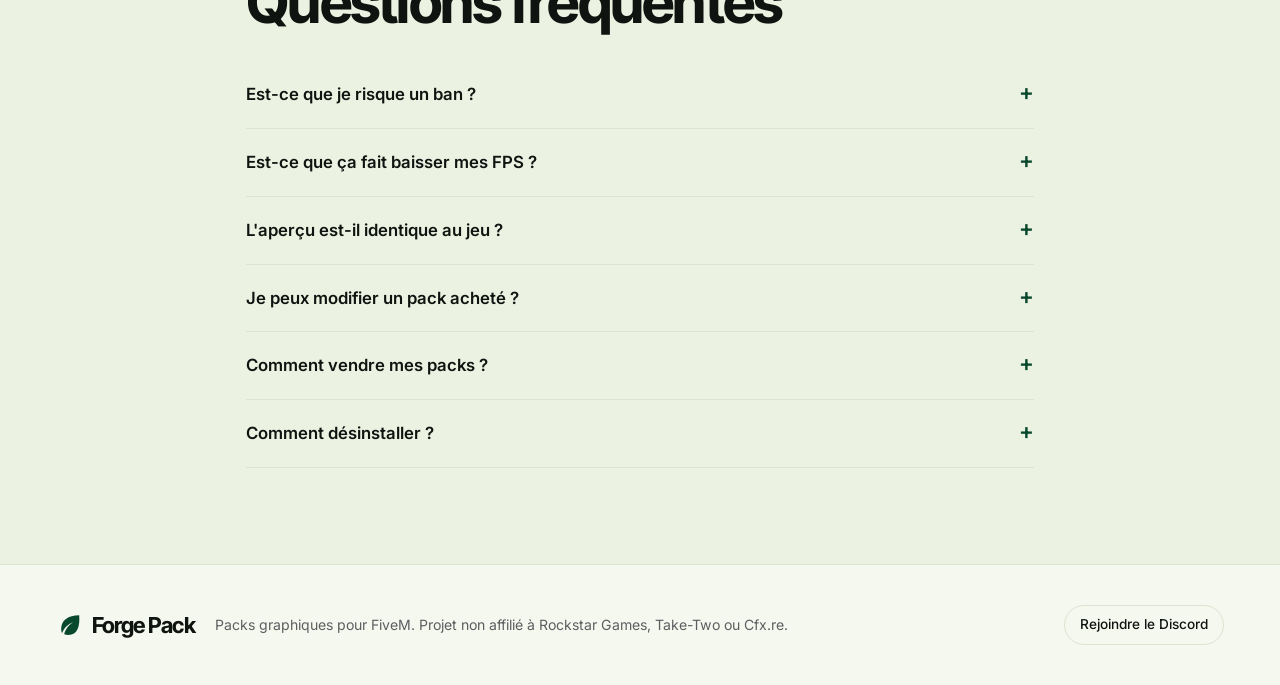
==== commit 386d5fe4: "Commission du site sur les ventes (déclarative) - Panneau du propriétaire dans Mon espace : taux (10" ====
--- a/index.html
+++ b/index.html
@@ -144,7 +144,7 @@
                   <label for="lienPack">Ton lien de paiement</label>
                   <input id="lienPack" type="url" placeholder="https://paypal.me/tonpseudo" />
                 </div>
-                <p class="astuce">Les acheteurs paient sur ton lien (PayPal.me, Tebex, Stripe, Ko-fi…). Le site ne touche pas l'argent : tu valides chaque paiement reçu dans « Mon espace », et l'acheteur peut alors télécharger.</p>
+                <p class="astuce">Les acheteurs paient sur ton lien (PayPal.me, Tebex, Stripe, Ko-fi…). Tu valides chaque paiement reçu dans « Mon espace », et l'acheteur peut alors télécharger. <span data-commission></span></p>
               </div>
               <button class="btn btn--plein" id="btnTelecharger">Créer le pack</button>
               <details class="code">
@@ -232,7 +232,7 @@
                   <label for="lienSon">Ton lien de paiement</label>
                   <input id="lienSon" type="url" placeholder="https://paypal.me/tonpseudo" />
                 </div>
-                <p class="astuce">Les acheteurs paient sur ton lien. Tu valides chaque paiement reçu dans « Mon espace ».</p>
+                <p class="astuce">Les acheteurs paient sur ton lien. Tu valides chaque paiement reçu dans « Mon espace ». <span data-commission></span></p>
               </div>
               <button class="btn btn--plein" id="btnCreerSon" type="button">4. Créer le pack son</button>
               <p class="astuce">Le pack contient le son en WAV et une ressource FiveM qui le joue à chaque tir, pour toi et les joueurs proches.</p>
@@ -258,7 +258,24 @@
           </div>
         </div>
         <p class="astuce commu__etat" id="commuEtat" hidden></p>
+        <div class="carte admin" id="commuAdmin" hidden>
+          <h3>Commission du site <span class="admin__prive">visible par toi seulement</span></h3>
+          <form class="admin__form">
+            <div class="champ">
+              <label for="adminTaux">Taux de commission (%)</label>
+              <input id="adminTaux" type="number" min="0" max="90" step="0.5" value="10" inputmode="decimal" />
+            </div>
+            <div class="champ">
+              <label for="adminLien">Ton lien pour recevoir les commissions</label>
+              <input id="adminLien" type="url" placeholder="https://paypal.me/tonpseudo" />
+            </div>
+            <button class="btn btn--petit" type="submit">Enregistrer</button>
+          </form>
+          <p class="astuce" id="adminTotal"></p>
+          <div id="adminVendeurs"></div>
+        </div>
         <div class="stats" id="commuStats" hidden></div>
+        <div class="carte commission" id="commuCommission" hidden></div>
         <div class="carte demandes" id="commuDemandes" hidden></div>
         <div class="grille" id="commuGrille"></div>
         <p class="vide" id="commuVide" hidden></p>
@@ -292,7 +309,7 @@
         <details><summary>Est-ce que ça fait baisser mes FPS ?</summary><p>Très peu. Le créateur n'ajoute dans le preset que les effets que tu utilises vraiment, et ce sont des effets légers. La netteté et la vignette sont les plus coûteux, et restent faibles.</p></details>
         <details><summary>L'aperçu est-il identique au jeu ?</summary><p>L'aperçu applique les mêmes formules que les shaders ReShade exportés. Le rendu final dépend aussi de la météo et de l'heure en jeu : importe une capture de ton serveur pour un aperçu plus fidèle.</p></details>
         <details><summary>Je peux modifier un pack acheté ?</summary><p>Oui. Chaque pack contient un <code>pack.json</code> : importe-le dans le créateur, ajuste ce que tu veux et télécharge ta version.</p></details>
-        <details><summary>Comment vendre mes packs ?</summary><p>En créant ton pack, coche « Vendre ce pack », choisis un prix et colle ton lien de paiement (PayPal.me, Tebex, Stripe, Ko-fi…). L'acheteur paie sur ton lien, puis clique « J'ai payé » en indiquant le nom utilisé pour payer. Tu vérifies que l'argent est arrivé et tu valides la vente dans « Mon espace » : il peut alors télécharger le pack. Le site ne touche pas l'argent et ne prend pas de commission. Dans « Mon espace », tu vois combien de fois tes packs ont été mis en favori, téléchargés, vendus, et l'argent qu'ils t'ont rapporté.</p></details>
+        <details><summary>Comment vendre mes packs ?</summary><p>En créant ton pack, coche « Vendre ce pack », choisis un prix et colle ton lien de paiement (PayPal.me, Tebex, Stripe, Ko-fi…). L'acheteur paie sur ton lien, puis clique « J'ai payé » en indiquant le nom utilisé pour payer. Tu vérifies que l'argent est arrivé et tu valides la vente dans « Mon espace » : il peut alors télécharger le pack. Le site prend une commission sur chaque vente (10 % par défaut, réglable par le propriétaire) : tu la vois dans « Mon espace » et tu la lui verses depuis cet espace. Dans « Mon espace », tu vois combien de fois tes packs ont été mis en favori, téléchargés, vendus, et l'argent qu'ils t'ont rapporté.</p></details>
         <details><summary>Comment désinstaller ?</summary><p>Supprime <code>dxgi.dll</code> du dossier <code>FiveM.app/plugins</code>. Côté serveur, retire la ligne <code>ensure</code> de ton <code>server.cfg</code>.</p></details>
       </div>
     </section>
--- a/css/style.css
+++ b/css/style.css
@@ -917,3 +917,28 @@
 @media (max-width: 820px) {
   .vente { grid-template-columns: 1fr; }
 }
+
+/* ---------- Commission ---------- */
+.commission, .admin { display: grid; gap: 10px; margin-bottom: 20px; }
+.commission h3, .admin h3 { font-size: 1.1rem; letter-spacing: -0.02em; }
+.commission__recap { margin: 0; color: var(--texte-2); font-size: 0.92rem; font-variant-numeric: tabular-nums; }
+.commission__du { margin: 0; font-size: 1.05rem; }
+.commission__du strong { font: 700 1.3rem/1 var(--titre); }
+.commission__ok { margin: 0; color: var(--vert); font-weight: 600; }
+.commission__actions { display: flex; flex-wrap: wrap; align-items: end; gap: 10px; }
+.commission__form { display: flex; flex-wrap: wrap; align-items: end; gap: 8px; }
+.commission__form label { width: 100%; font-size: 0.85rem; font-weight: 500; }
+.commission__form input { width: 130px; }
+.admin { border: 1.5px solid var(--vert); }
+.admin__prive { margin-left: 6px; padding: 2px 8px; border-radius: 999px; background: var(--menthe); color: var(--vert); font: 600 0.72rem/1.4 var(--corps); letter-spacing: 0; vertical-align: middle; }
+.admin__form { display: grid; grid-template-columns: 200px minmax(0, 1fr) auto; align-items: end; gap: 12px; }
+.admin__form input { width: 100%; padding: 11px 14px; border: 1px solid var(--ligne); border-radius: 10px; background: var(--fond); color: var(--texte); font: inherit; }
+.tableau { overflow-x: auto; max-width: 100%; }
+.tableau table { width: 100%; border-collapse: collapse; font-size: 0.9rem; font-variant-numeric: tabular-nums; }
+.tableau th, .tableau td { padding: 10px 12px; border-bottom: 1px solid var(--ligne); text-align: left; white-space: nowrap; }
+.tableau th { color: var(--texte-2); font-weight: 500; font-size: 0.8rem; }
+.tableau__actions { display: flex; flex-wrap: wrap; gap: 6px; }
+@media (max-width: 820px) {
+  .admin__form { grid-template-columns: 1fr; }
+}
+.commission > *, .admin > *, #adminVendeurs { min-width: 0; }
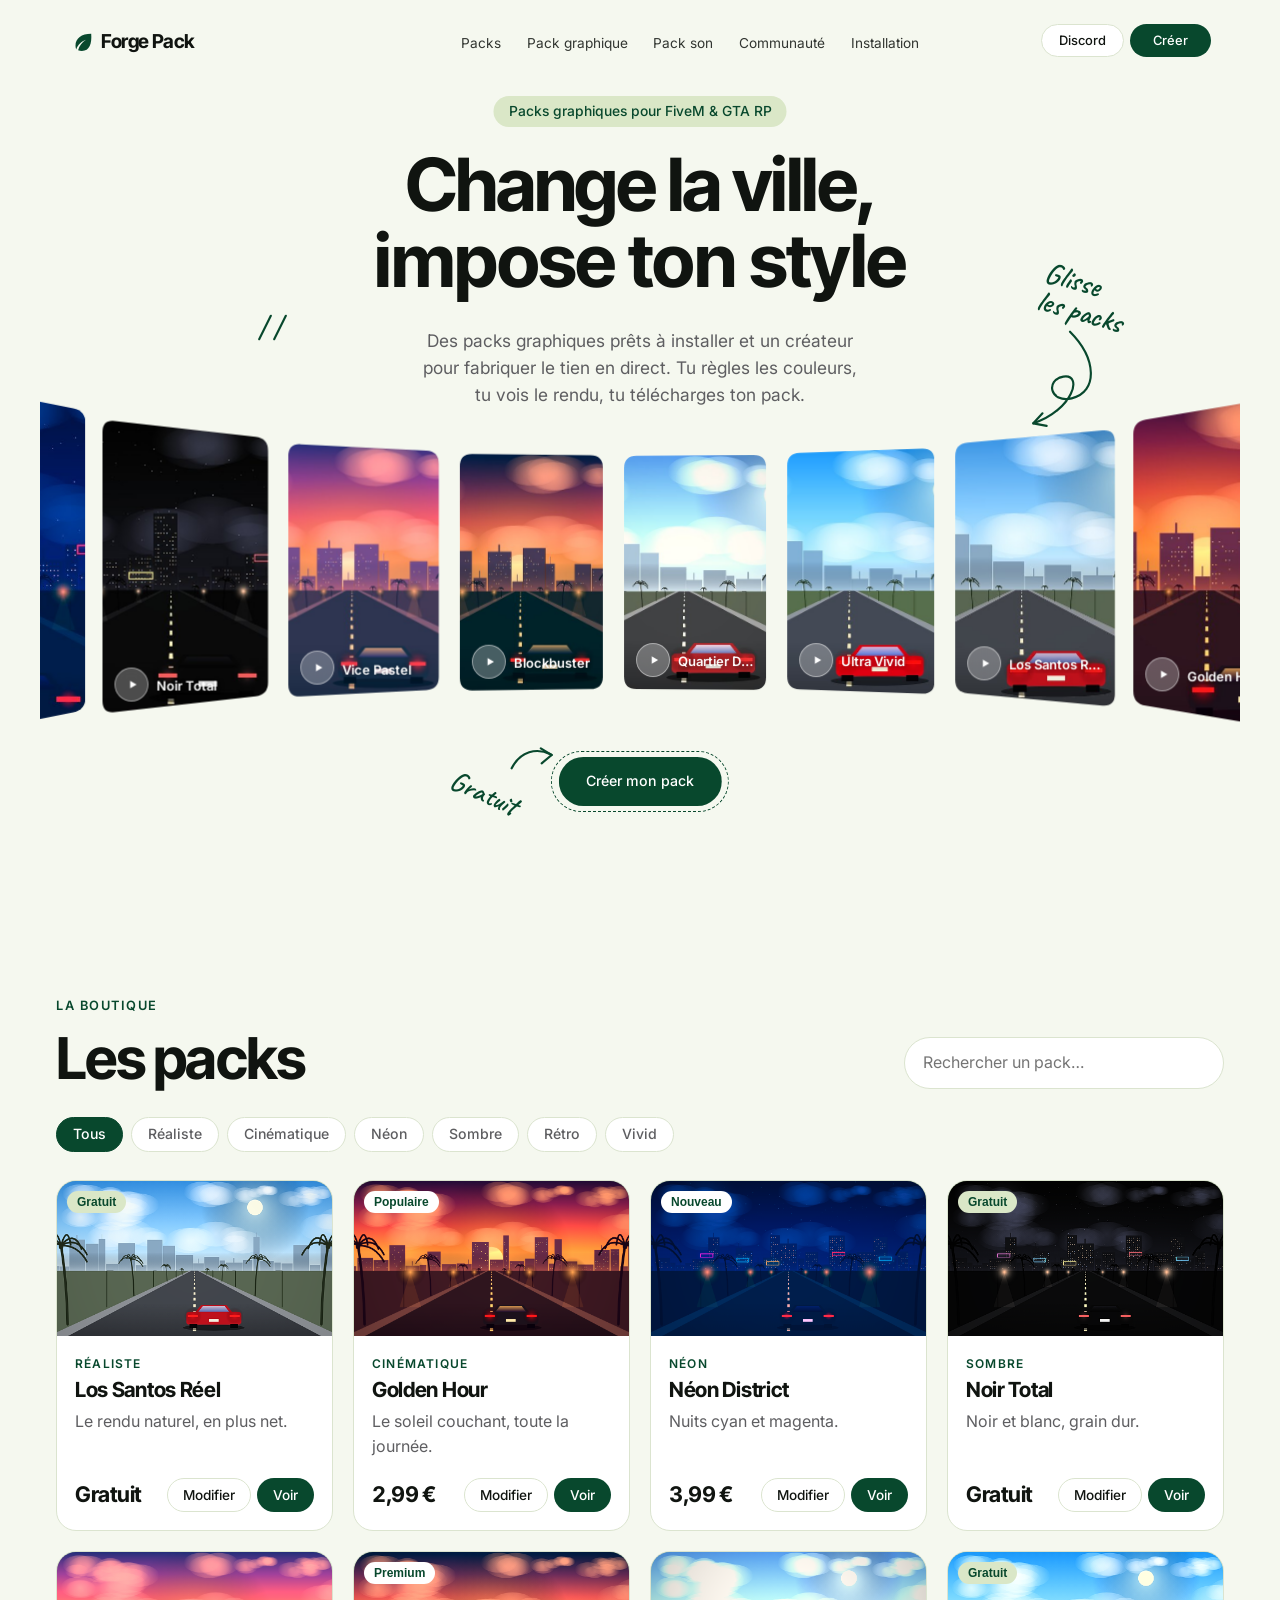
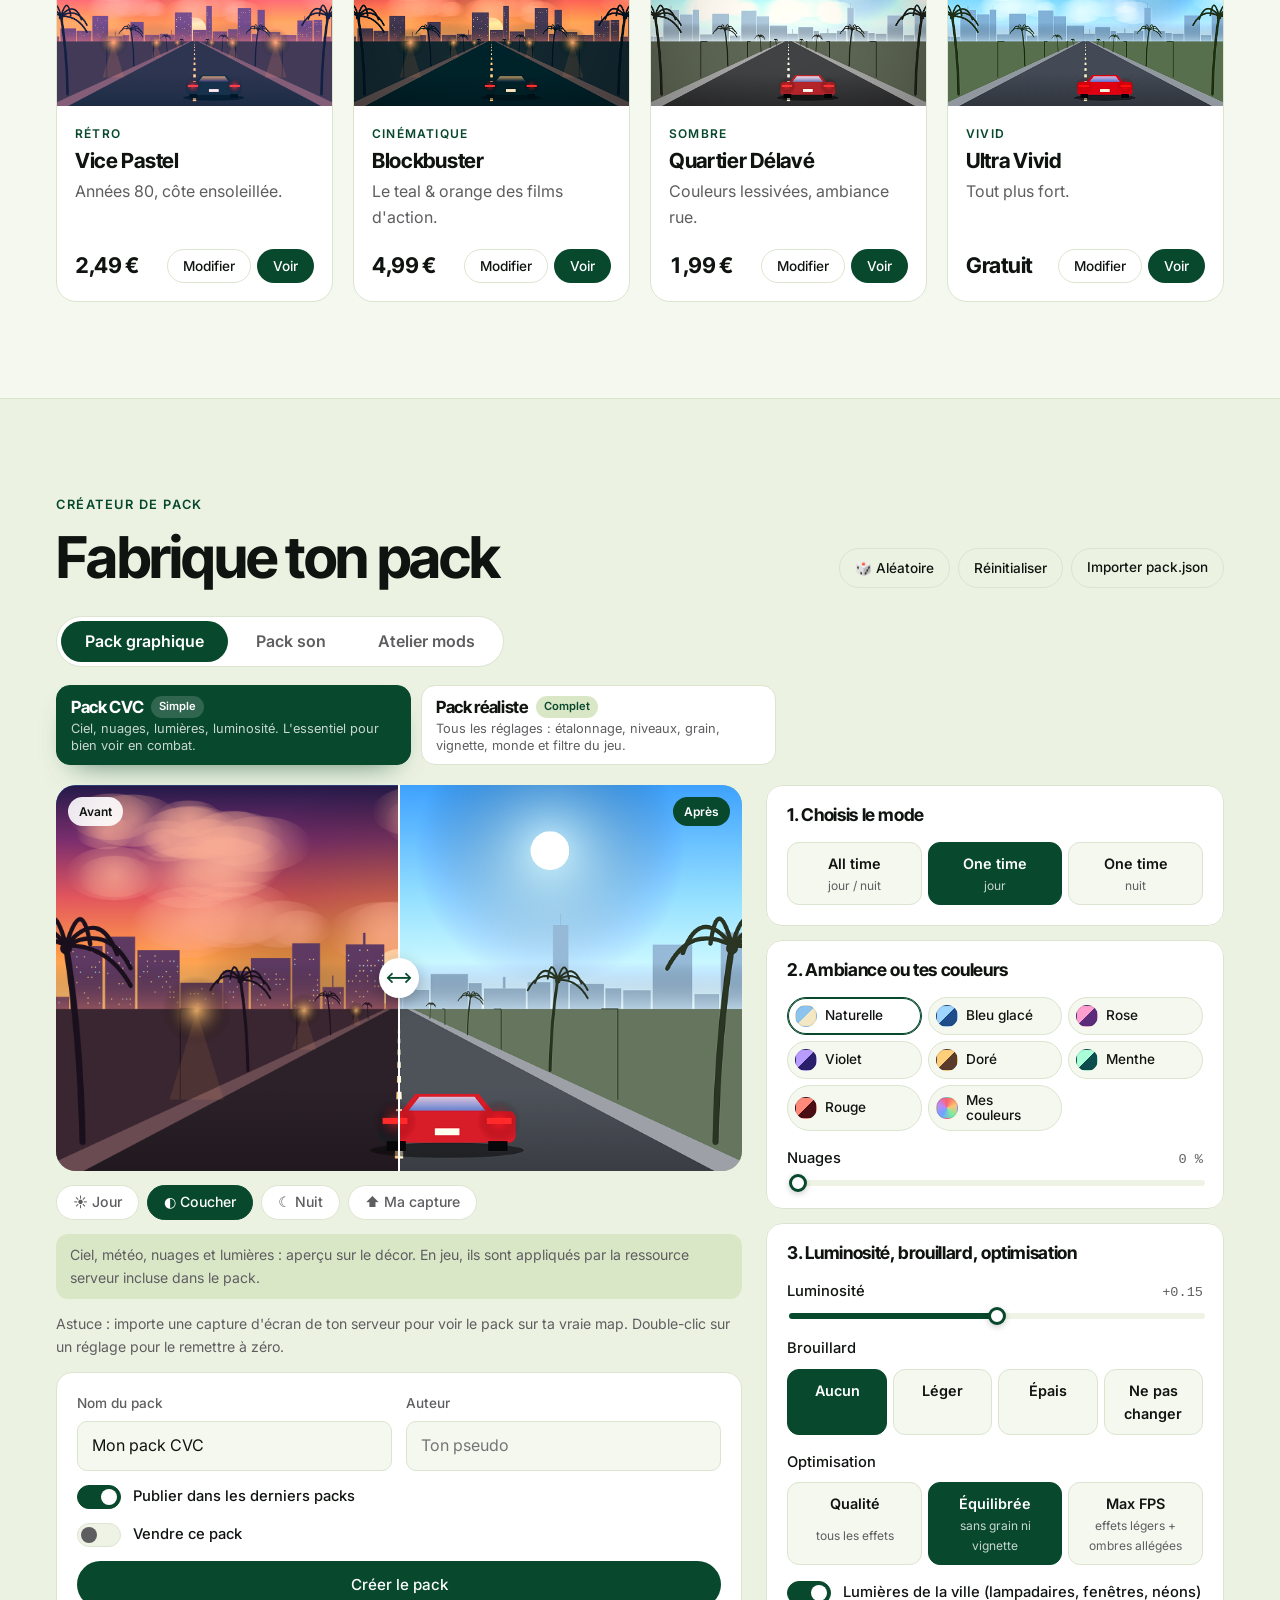
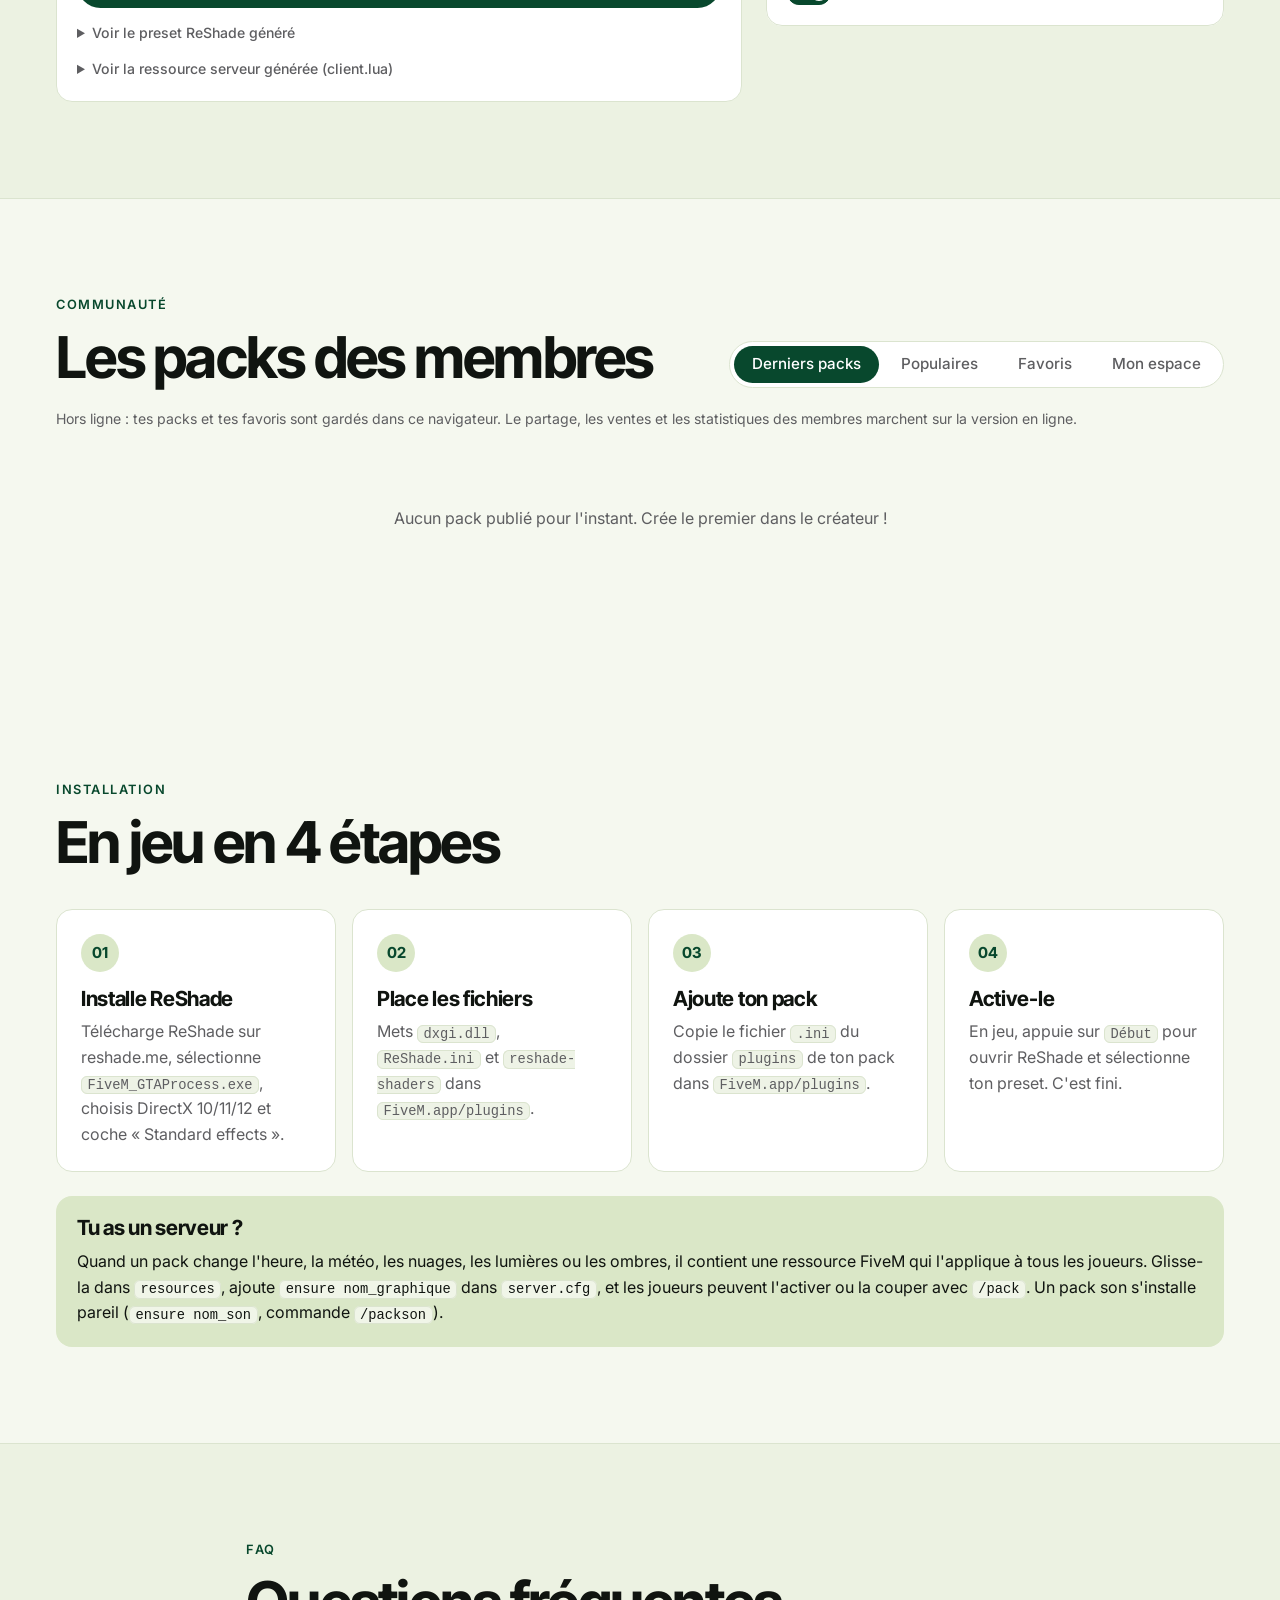
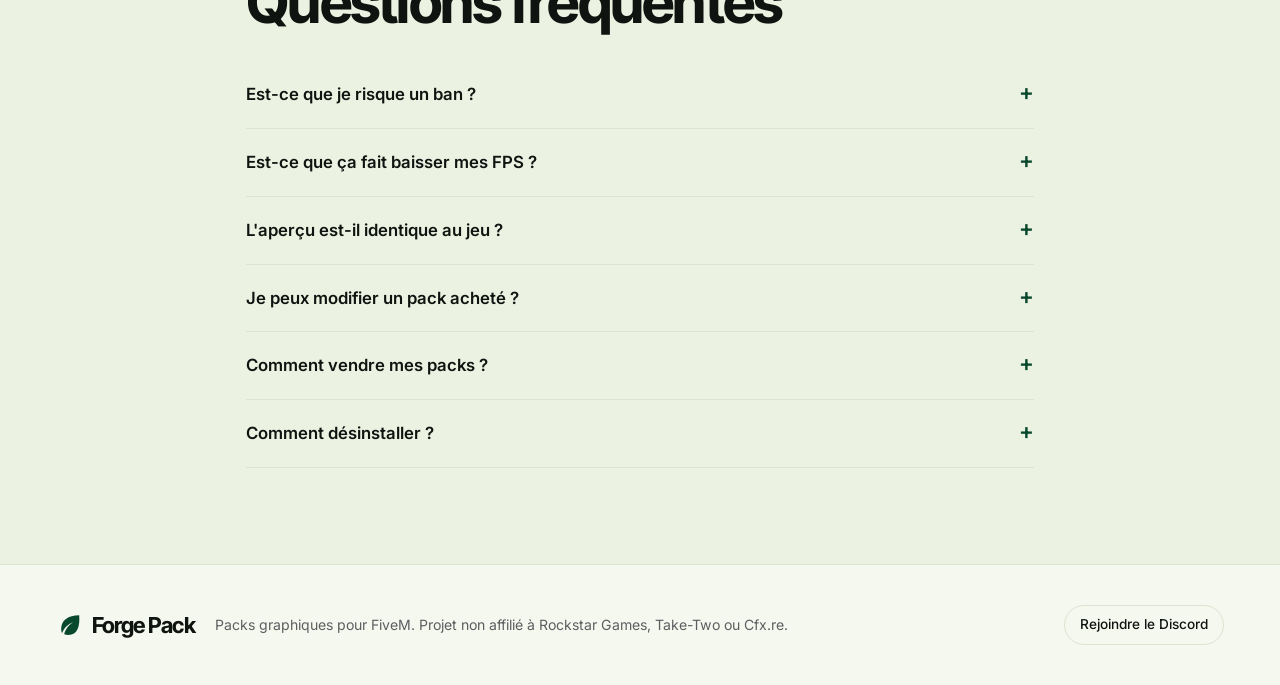
==== commit 7ff157ca: "Atelier mods : premier mod .rpf pour le dossier mods de FiveM (eau) - Générateur d'archives RPF7 au " ====
--- a/index.html
+++ b/index.html
@@ -91,6 +91,7 @@
         <div class="onglets onglets--crea" id="ongletsCrea" role="tablist" aria-label="Créer">
           <button class="actif" data-onglet="graphique" role="tab" aria-selected="true">Pack graphique</button>
           <button data-onglet="son" role="tab" aria-selected="false">Pack son</button>
+          <button data-onglet="atelier" role="tab" aria-selected="false">Atelier mods</button>
         </div>
 
         <div id="panneauGraphique">
@@ -236,6 +237,66 @@
               </div>
               <button class="btn btn--plein" id="btnCreerSon" type="button">4. Créer le pack son</button>
               <p class="astuce">Le pack contient le son en WAV et une ressource FiveM qui le joue à chaque tir, pour toi et les joueurs proches.</p>
+            </div>
+          </div>
+        </div>
+
+        <!-- ATELIER MODS -->
+        <div class="son atelier" id="panneauAtelier" hidden>
+          <div class="son__principal">
+            <div class="carte son__bloc">
+              <h3>1. Dépose ton fichier water.xml</h3>
+              <label class="depot" id="atDepot">
+                <input type="file" accept=".xml,text/xml" id="atImport" hidden />
+                <strong>Dépose ton water.xml ici</strong>
+                <span id="atFichier">ou clique pour choisir le fichier</span>
+              </label>
+              <p class="astuce" id="atInfos"></p>
+              <details class="guide">
+                <summary>Où trouver ce fichier ? (2 minutes avec CodeWalker)</summary>
+                <ol>
+                  <li>Télécharge CodeWalker (gratuit) et ouvre son <b>RPF Explorer</b>. Il trouve tout seul ton dossier GTA V.</li>
+                  <li>Va dans <code>common.rpf</code> › <code>data</code> › <code>levels</code> › <code>gta5</code>.</li>
+                  <li>Clic droit sur <code>water.xml</code> › <b>Extract</b>, et enregistre-le sur ton bureau.</li>
+                  <li>Dépose ce fichier ici. Il vient de ton propre jeu : le site ne fournit aucun fichier de Rockstar, il change seulement des valeurs.</li>
+                </ol>
+              </details>
+            </div>
+
+            <div class="carte son__bloc">
+              <h3>2. Règle l'eau</h3>
+              <div class="eau" id="atEau" aria-hidden="true"><span class="eau__fond"></span><span class="eau__surface"></span></div>
+              <p class="astuce">Illustration seulement : le rendu exact dépend du jeu.</p>
+              <label class="interrupteur"><input type="checkbox" id="atClarteActive" checked /><span></span><b>Changer la clarté de l'eau</b></label>
+              <div class="reglage">
+                <div class="reglage__tete"><label for="atClarte">Clarté (plus bas = eau plus claire)</label><output id="atClarteOut"></output></div>
+                <input type="range" id="atClarte" min="2" max="30" step="1" value="10" />
+              </div>
+              <label class="interrupteur"><input type="checkbox" id="atVaguesActives" /><span></span><b>Changer la hauteur des vagues</b></label>
+              <div class="reglage">
+                <div class="reglage__tete"><label for="atVagues">Hauteur des vagues</label><output id="atVaguesOut"></output></div>
+                <input type="range" id="atVagues" min="0" max="1.5" step="0.05" value="0.5" />
+              </div>
+            </div>
+          </div>
+
+          <div class="son__cote">
+            <div class="carte export export--son">
+              <div class="champ">
+                <label for="atNom">Nom du mod</label>
+                <input id="atNom" maxlength="40" value="Eau claire" />
+              </div>
+              <div class="champ">
+                <label for="atAuteur">Auteur</label>
+                <input id="atAuteur" maxlength="40" placeholder="Ton pseudo" />
+              </div>
+              <button class="btn btn--plein" id="atCreer" type="button">3. Créer le mod (.rpf)</button>
+              <p class="astuce">Tu reçois un .zip avec le fichier <code>.rpf</code> à mettre dans <code>FiveM.app/mods</code>, au même format que les mods FiveM du dossier mods.</p>
+              <p class="astuce atelier__alerte">Les serveurs en « pure mode » refusent les mods du dossier mods, et certains règlements les interdisent. Vérifie avant de jouer.</p>
+            </div>
+            <div class="carte">
+              <h3 class="atelier__bientot-titre">Bientôt dans l'atelier</h3>
+              <p class="astuce">Ciel, lumière, brouillard et nuit (timecycle), puis l'ajout de tes propres textures et sons.</p>
             </div>
           </div>
         </div>
@@ -361,6 +422,8 @@
   <script src="js/export.js"></script>
   <script src="js/app.js"></script>
   <script src="js/son.js"></script>
+  <script src="js/rpf.js"></script>
+  <script src="js/atelier.js"></script>
   <script src="js/communaute.js"></script>
   <script src="js/hero.js"></script>
 </body>
--- a/css/style.css
+++ b/css/style.css
@@ -942,3 +942,45 @@
   .admin__form { grid-template-columns: 1fr; }
 }
 .commission > *, .admin > *, #adminVendeurs { min-width: 0; }
+
+/* ---------- Atelier mods ---------- */
+.depot.charge { border-style: solid; border-color: var(--vert); background: var(--menthe); }
+.guide summary { cursor: pointer; color: var(--vert); font-weight: 600; font-size: 0.9rem; }
+.guide ol { margin: 10px 0 0; padding-left: 20px; display: grid; gap: 6px; color: var(--texte-2); font-size: 0.9rem; }
+.eau {
+  --fond: 0.5;
+  --vagues: 1;
+  position: relative;
+  height: 120px;
+  max-width: 100%;
+  border-radius: 14px;
+  overflow: hidden;
+  background: linear-gradient(#e9d9a8, #d8c385);
+}
+.eau__fond {
+  position: absolute;
+  inset: 0;
+  background:
+    radial-gradient(circle at 20% 70%, #c9a86a 0 10px, transparent 11px),
+    radial-gradient(circle at 55% 80%, #b98f55 0 14px, transparent 15px),
+    radial-gradient(circle at 80% 65%, #d1b277 0 8px, transparent 9px),
+    repeating-linear-gradient(100deg, transparent 0 18px, rgba(0, 0, 0, 0.05) 18px 20px);
+}
+.eau__surface {
+  position: absolute;
+  inset: 0;
+  background: linear-gradient(#2a8fb8, #0d4e6e);
+  opacity: calc(1 - var(--fond) * 0.85);
+  transition: opacity 0.2s;
+}
+.eau__surface::before {
+  content: "";
+  position: absolute;
+  left: -10%;
+  right: -10%;
+  top: 0;
+  height: calc(6px + var(--vagues) * 10px);
+  background: radial-gradient(ellipse at 50% 0, rgba(255, 255, 255, 0.55), transparent 70%) 0 0 / 60px 100% repeat-x;
+}
+.atelier__alerte { padding: 8px 12px; border-radius: 10px; background: #fff4d6; color: #7a5600; }
+.atelier__bientot-titre { font-size: 1.05rem; letter-spacing: -0.02em; margin-bottom: 6px; }
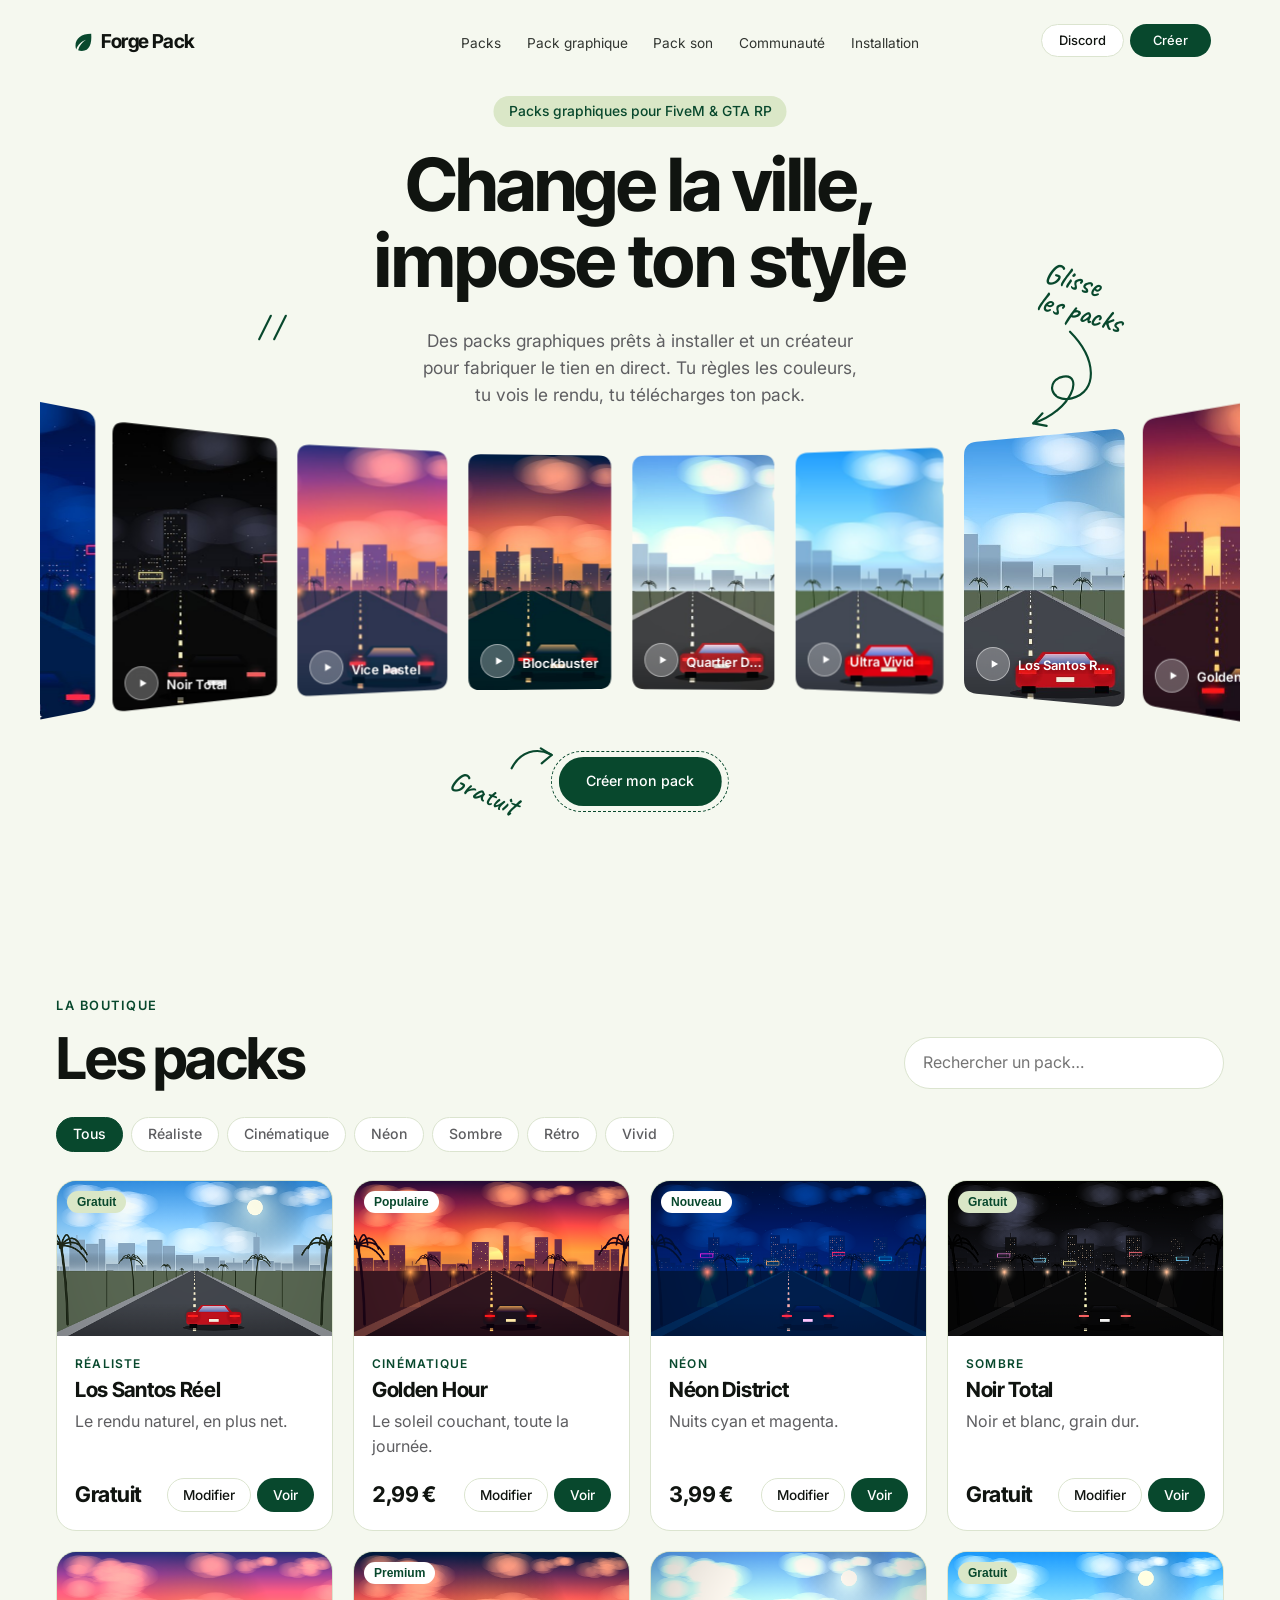
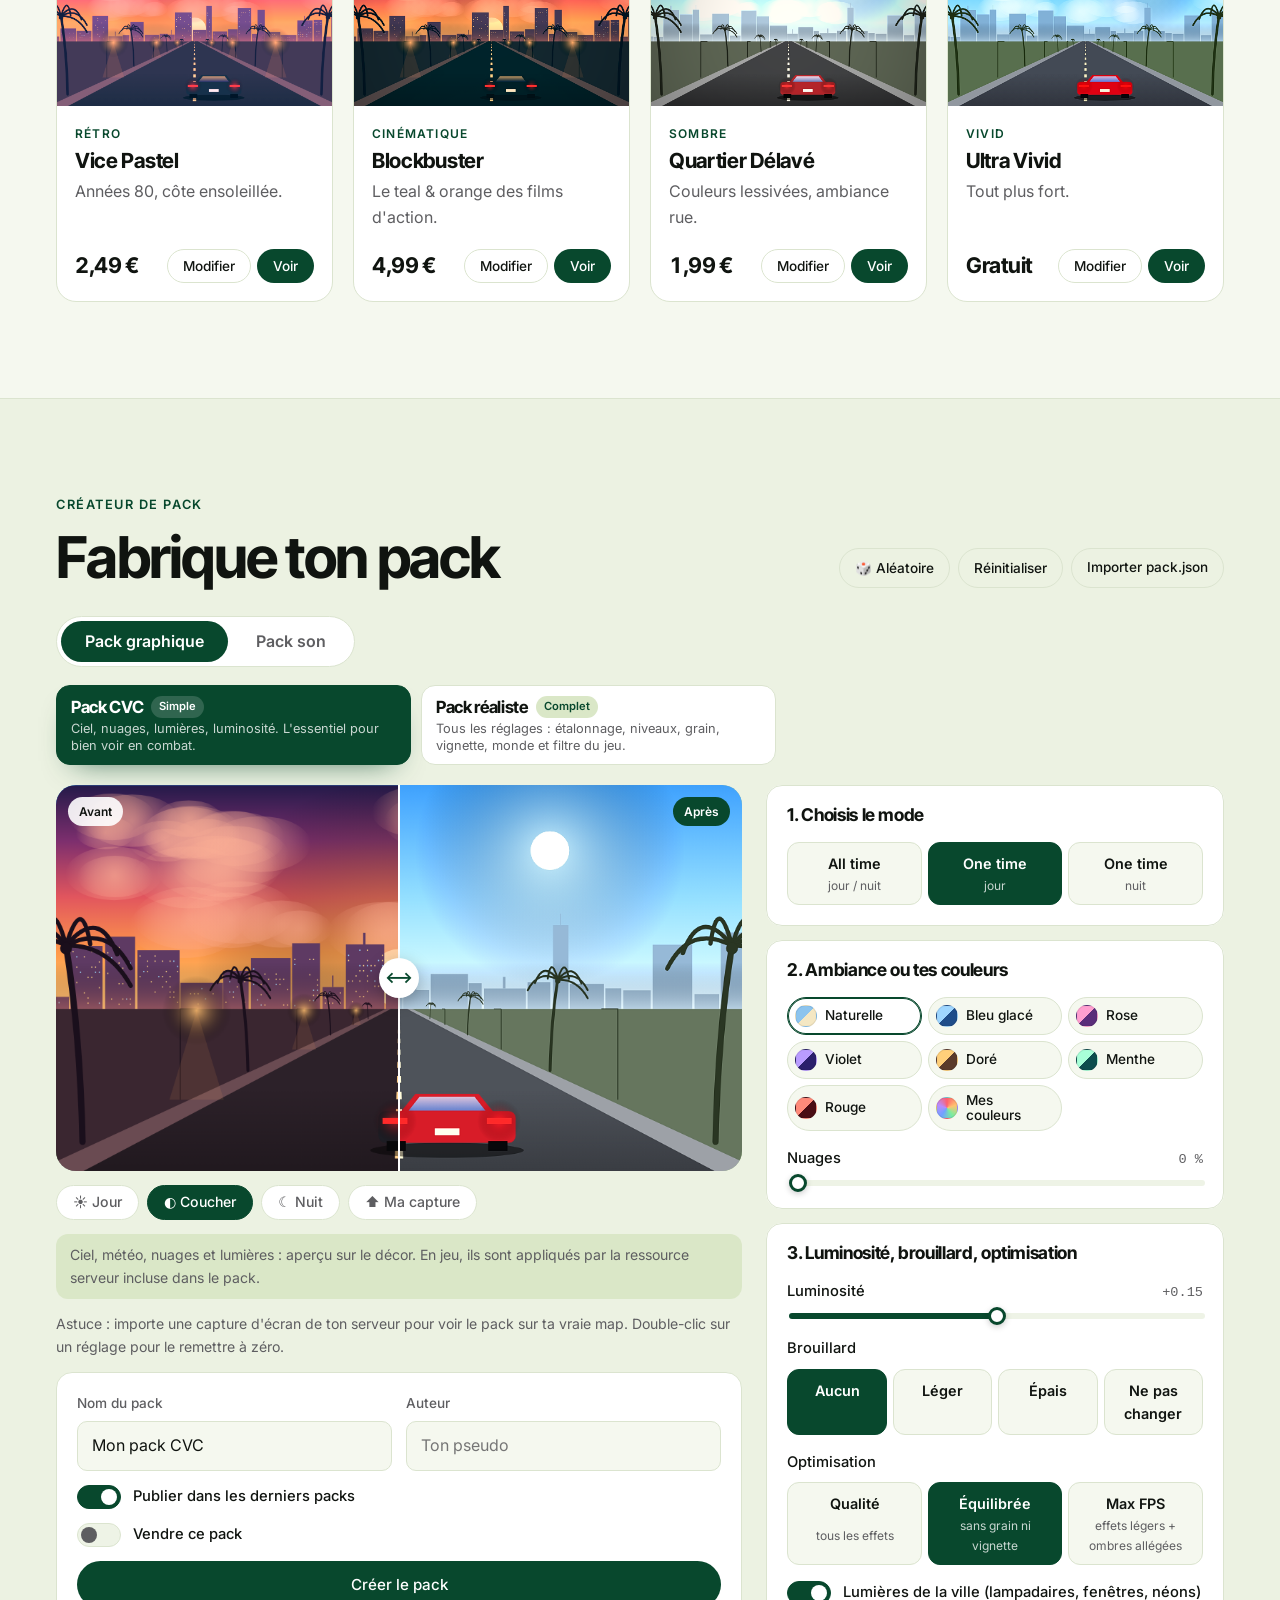
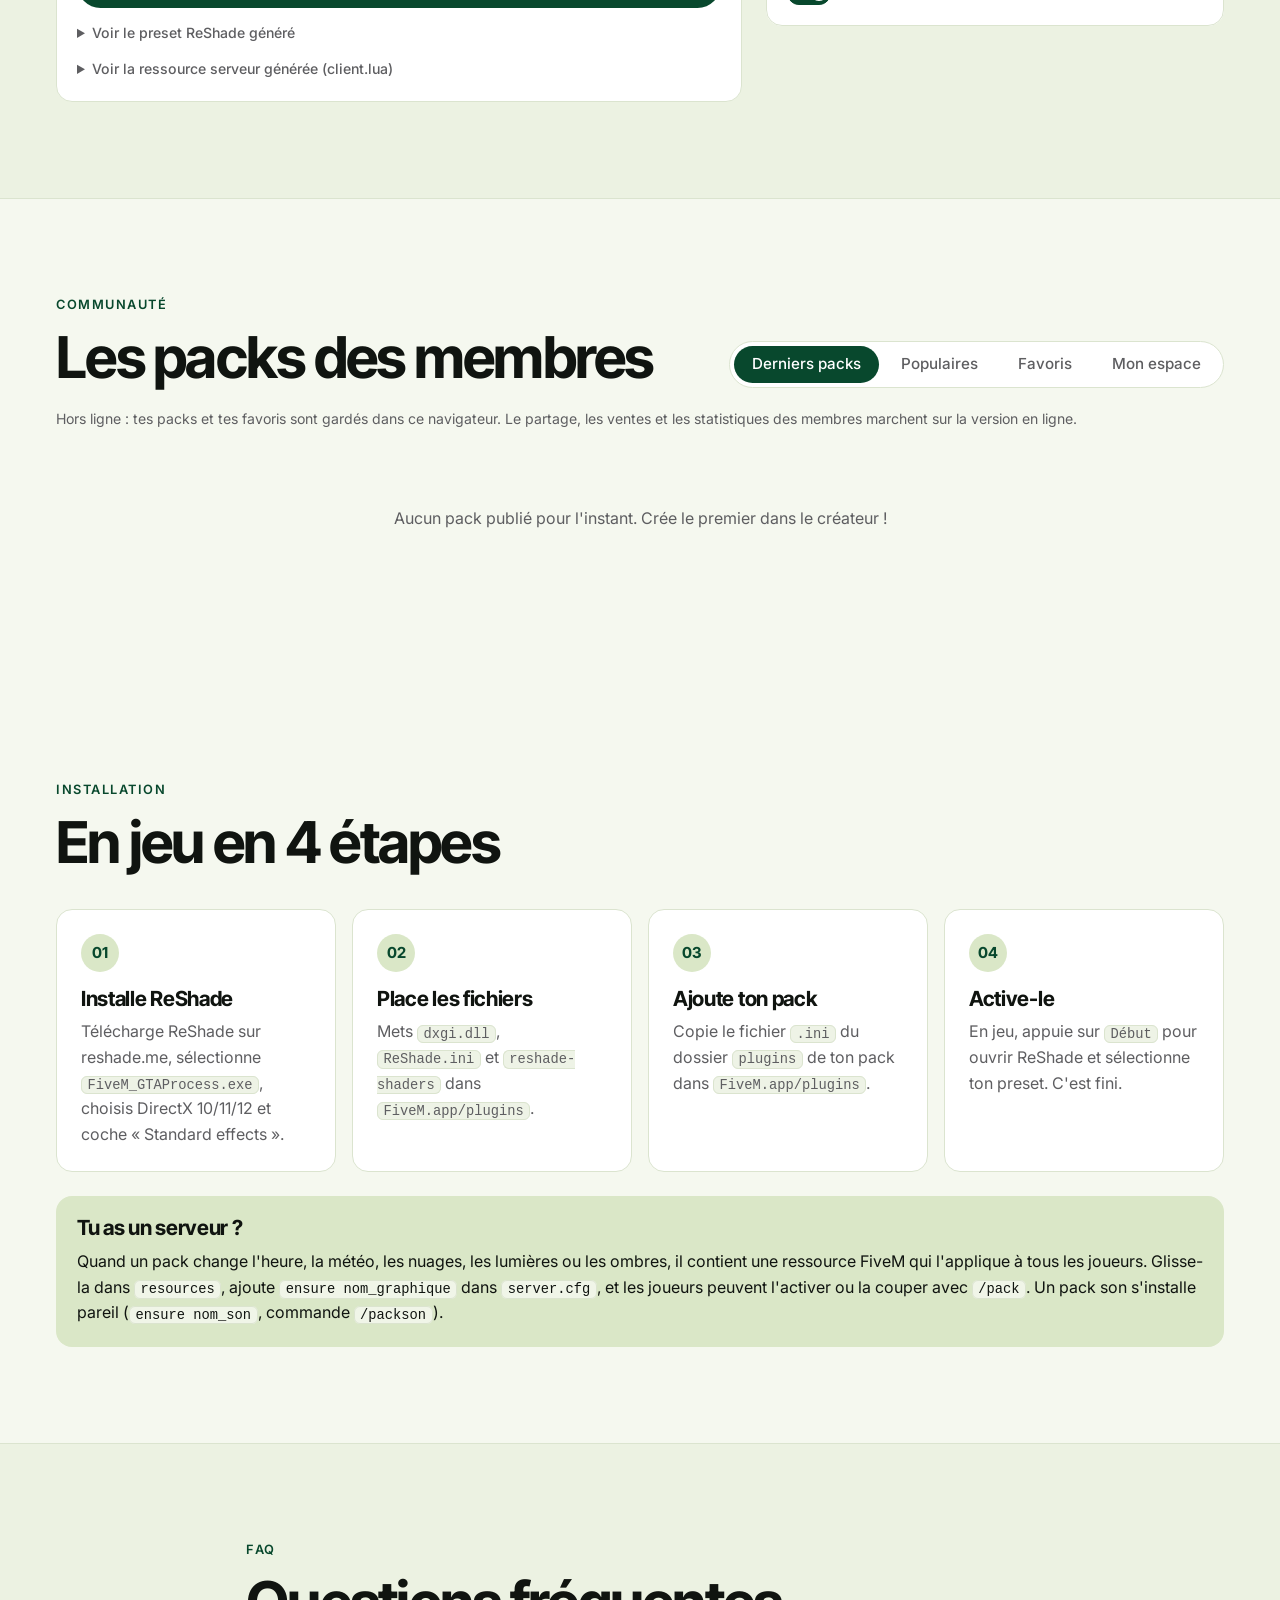
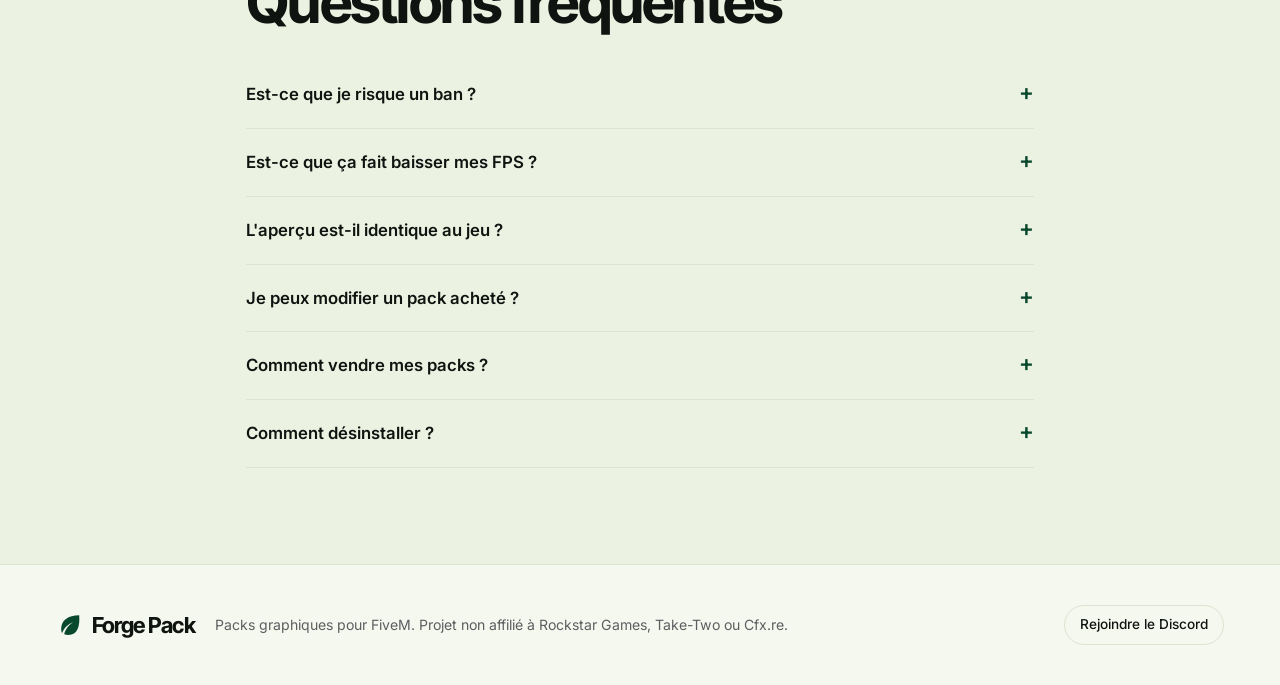
==== commit b44aebcb: "Mods du jeu intégrés au pack réaliste L'onglet séparé « Atelier mods » est remplacé par un bloc « Mo" ====
--- a/index.html
+++ b/index.html
@@ -91,7 +91,6 @@
         <div class="onglets onglets--crea" id="ongletsCrea" role="tablist" aria-label="Créer">
           <button class="actif" data-onglet="graphique" role="tab" aria-selected="true">Pack graphique</button>
           <button data-onglet="son" role="tab" aria-selected="false">Pack son</button>
-          <button data-onglet="atelier" role="tab" aria-selected="false">Atelier mods</button>
         </div>
 
         <div id="panneauGraphique">
@@ -159,7 +158,43 @@
             </div>
           </div>
 
-          <div class="createur__panneau" id="panneau"></div>
+          <div class="createur__colonne">
+            <div class="createur__panneau" id="panneau"></div>
+
+            <!-- MODS DU JEU (pack réaliste) -->
+            <fieldset class="carte groupe mods" id="groupeMods" hidden>
+              <legend>Mods du jeu <span class="mods__badge">dossier mods</span></legend>
+              <p class="astuce groupe__note">Change l'eau du jeu avec un vrai mod <code>.rpf</code>, ajouté à ton pack. Fait à partir de <b>ton</b> fichier <code>water.xml</code> : le site ne fournit aucun fichier de Rockstar.</p>
+              <label class="depot depot--petit" id="atDepot">
+                <input type="file" accept=".xml,text/xml" id="atImport" hidden />
+                <strong>Dépose ton water.xml</strong>
+                <span id="atFichier">ou clique pour choisir le fichier</span>
+              </label>
+              <p class="astuce" id="atInfos"></p>
+              <details class="guide">
+                <summary>Où trouver ce fichier ? (2 minutes avec CodeWalker)</summary>
+                <ol>
+                  <li>Télécharge CodeWalker (gratuit) et ouvre son <b>RPF Explorer</b>. Il trouve tout seul ton dossier GTA V.</li>
+                  <li>Va dans <code>common.rpf</code> › <code>data</code> › <code>levels</code> › <code>gta5</code>.</li>
+                  <li>Clic droit sur <code>water.xml</code> › <b>Extract</b>, et enregistre-le sur ton bureau.</li>
+                  <li>Dépose ce fichier ici.</li>
+                </ol>
+              </details>
+              <div class="eau" id="atEau" aria-hidden="true"><span class="eau__fond"></span><span class="eau__surface"></span></div>
+              <label class="interrupteur"><input type="checkbox" id="atClarteActive" checked /><span></span><b>Changer la clarté de l'eau</b></label>
+              <div class="reglage">
+                <div class="reglage__tete"><label for="atClarte">Clarté (plus bas = eau plus claire)</label><output id="atClarteOut"></output></div>
+                <input type="range" id="atClarte" min="2" max="30" step="1" value="10" />
+              </div>
+              <label class="interrupteur"><input type="checkbox" id="atVaguesActives" /><span></span><b>Changer la hauteur des vagues</b></label>
+              <div class="reglage">
+                <div class="reglage__tete"><label for="atVagues">Hauteur des vagues</label><output id="atVaguesOut"></output></div>
+                <input type="range" id="atVagues" min="0" max="1.5" step="0.05" value="0.5" />
+              </div>
+              <p class="mods__etat" id="atEtat"></p>
+              <p class="astuce atelier__alerte">L'eau n'apparaît pas dans l'aperçu. Les serveurs en « pure mode » refusent les mods du dossier mods, et certains règlements les interdisent.</p>
+            </fieldset>
+          </div>
         </div>
         </div>
 
@@ -237,66 +272,6 @@
               </div>
               <button class="btn btn--plein" id="btnCreerSon" type="button">4. Créer le pack son</button>
               <p class="astuce">Le pack contient le son en WAV et une ressource FiveM qui le joue à chaque tir, pour toi et les joueurs proches.</p>
-            </div>
-          </div>
-        </div>
-
-        <!-- ATELIER MODS -->
-        <div class="son atelier" id="panneauAtelier" hidden>
-          <div class="son__principal">
-            <div class="carte son__bloc">
-              <h3>1. Dépose ton fichier water.xml</h3>
-              <label class="depot" id="atDepot">
-                <input type="file" accept=".xml,text/xml" id="atImport" hidden />
-                <strong>Dépose ton water.xml ici</strong>
-                <span id="atFichier">ou clique pour choisir le fichier</span>
-              </label>
-              <p class="astuce" id="atInfos"></p>
-              <details class="guide">
-                <summary>Où trouver ce fichier ? (2 minutes avec CodeWalker)</summary>
-                <ol>
-                  <li>Télécharge CodeWalker (gratuit) et ouvre son <b>RPF Explorer</b>. Il trouve tout seul ton dossier GTA V.</li>
-                  <li>Va dans <code>common.rpf</code> › <code>data</code> › <code>levels</code> › <code>gta5</code>.</li>
-                  <li>Clic droit sur <code>water.xml</code> › <b>Extract</b>, et enregistre-le sur ton bureau.</li>
-                  <li>Dépose ce fichier ici. Il vient de ton propre jeu : le site ne fournit aucun fichier de Rockstar, il change seulement des valeurs.</li>
-                </ol>
-              </details>
-            </div>
-
-            <div class="carte son__bloc">
-              <h3>2. Règle l'eau</h3>
-              <div class="eau" id="atEau" aria-hidden="true"><span class="eau__fond"></span><span class="eau__surface"></span></div>
-              <p class="astuce">Illustration seulement : le rendu exact dépend du jeu.</p>
-              <label class="interrupteur"><input type="checkbox" id="atClarteActive" checked /><span></span><b>Changer la clarté de l'eau</b></label>
-              <div class="reglage">
-                <div class="reglage__tete"><label for="atClarte">Clarté (plus bas = eau plus claire)</label><output id="atClarteOut"></output></div>
-                <input type="range" id="atClarte" min="2" max="30" step="1" value="10" />
-              </div>
-              <label class="interrupteur"><input type="checkbox" id="atVaguesActives" /><span></span><b>Changer la hauteur des vagues</b></label>
-              <div class="reglage">
-                <div class="reglage__tete"><label for="atVagues">Hauteur des vagues</label><output id="atVaguesOut"></output></div>
-                <input type="range" id="atVagues" min="0" max="1.5" step="0.05" value="0.5" />
-              </div>
-            </div>
-          </div>
-
-          <div class="son__cote">
-            <div class="carte export export--son">
-              <div class="champ">
-                <label for="atNom">Nom du mod</label>
-                <input id="atNom" maxlength="40" value="Eau claire" />
-              </div>
-              <div class="champ">
-                <label for="atAuteur">Auteur</label>
-                <input id="atAuteur" maxlength="40" placeholder="Ton pseudo" />
-              </div>
-              <button class="btn btn--plein" id="atCreer" type="button">3. Créer le mod (.rpf)</button>
-              <p class="astuce">Tu reçois un .zip avec le fichier <code>.rpf</code> à mettre dans <code>FiveM.app/mods</code>, au même format que les mods FiveM du dossier mods.</p>
-              <p class="astuce atelier__alerte">Les serveurs en « pure mode » refusent les mods du dossier mods, et certains règlements les interdisent. Vérifie avant de jouer.</p>
-            </div>
-            <div class="carte">
-              <h3 class="atelier__bientot-titre">Bientôt dans l'atelier</h3>
-              <p class="astuce">Ciel, lumière, brouillard et nuit (timecycle), puis l'ajout de tes propres textures et sons.</p>
             </div>
           </div>
         </div>
--- a/css/style.css
+++ b/css/style.css
@@ -984,3 +984,12 @@
 }
 .atelier__alerte { padding: 8px 12px; border-radius: 10px; background: #fff4d6; color: #7a5600; }
 .atelier__bientot-titre { font-size: 1.05rem; letter-spacing: -0.02em; margin-bottom: 6px; }
+
+/* ---------- Mods du jeu (pack réaliste) ---------- */
+.createur__colonne { display: grid; gap: 14px; min-width: 0; }
+.mods { border: 1.5px solid var(--vert); }
+.mods__badge { margin-left: 6px; padding: 2px 8px; border-radius: 999px; background: var(--menthe); color: var(--vert); font: 600 0.72rem/1.4 var(--corps); letter-spacing: 0; vertical-align: middle; }
+.depot--petit { padding: 18px 14px; }
+.mods .eau { height: 80px; }
+.mods__etat { margin: 0; padding: 8px 12px; border-radius: 10px; background: var(--fond); color: var(--texte-2); font-size: 0.85rem; }
+.mods__etat--actif { background: var(--menthe); color: var(--vert); font-weight: 600; }
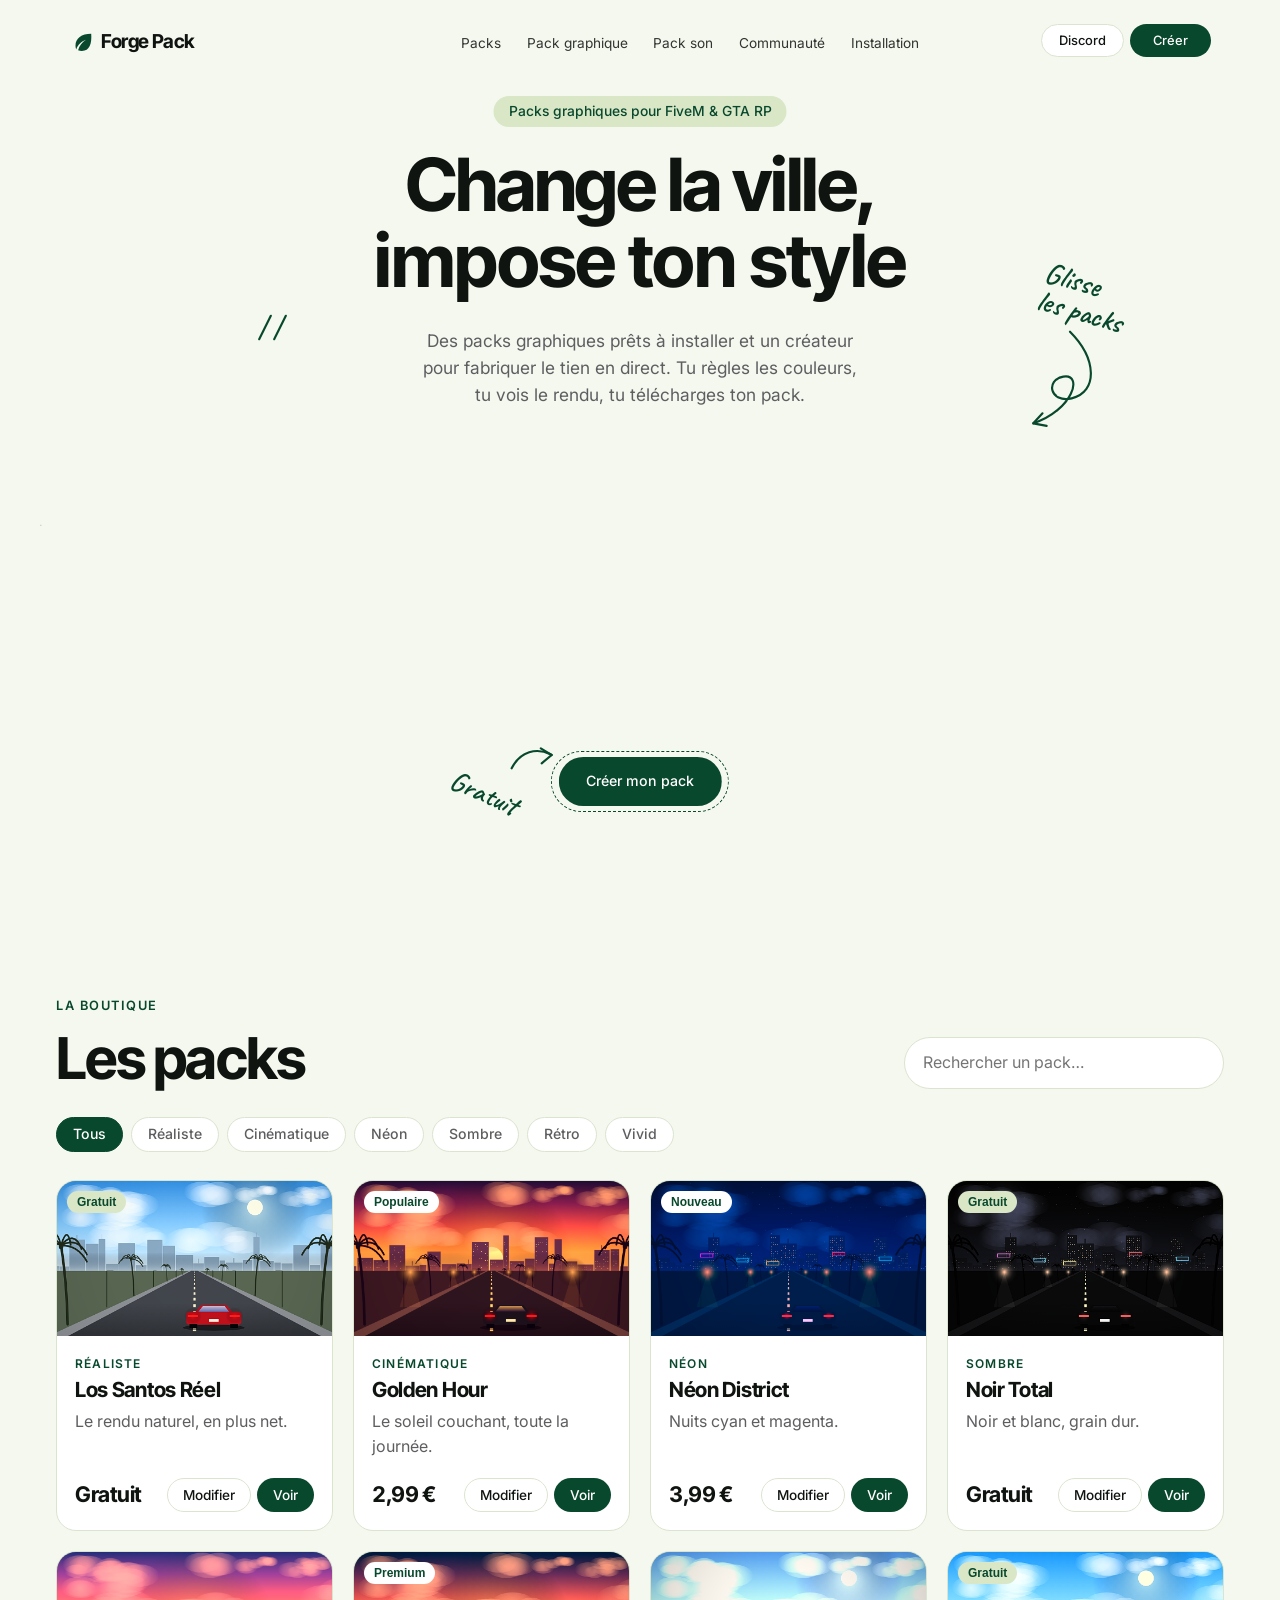
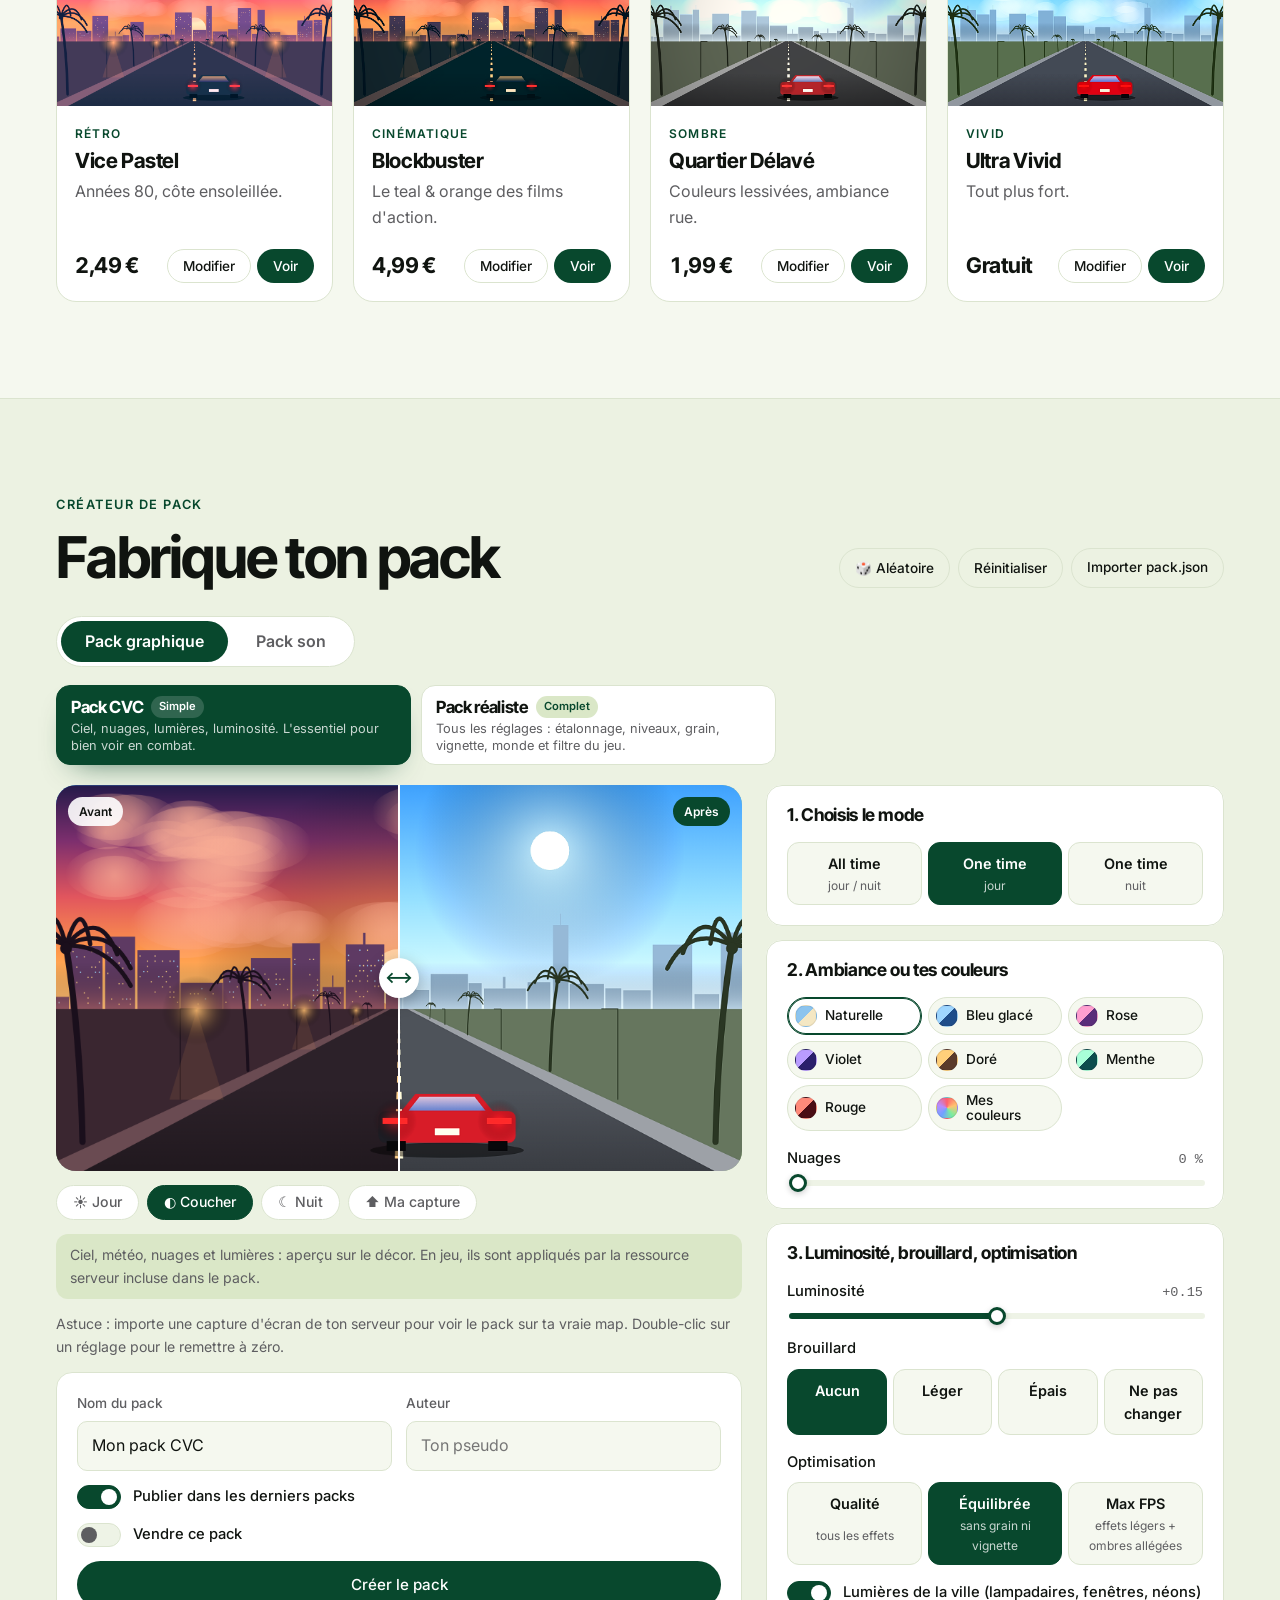
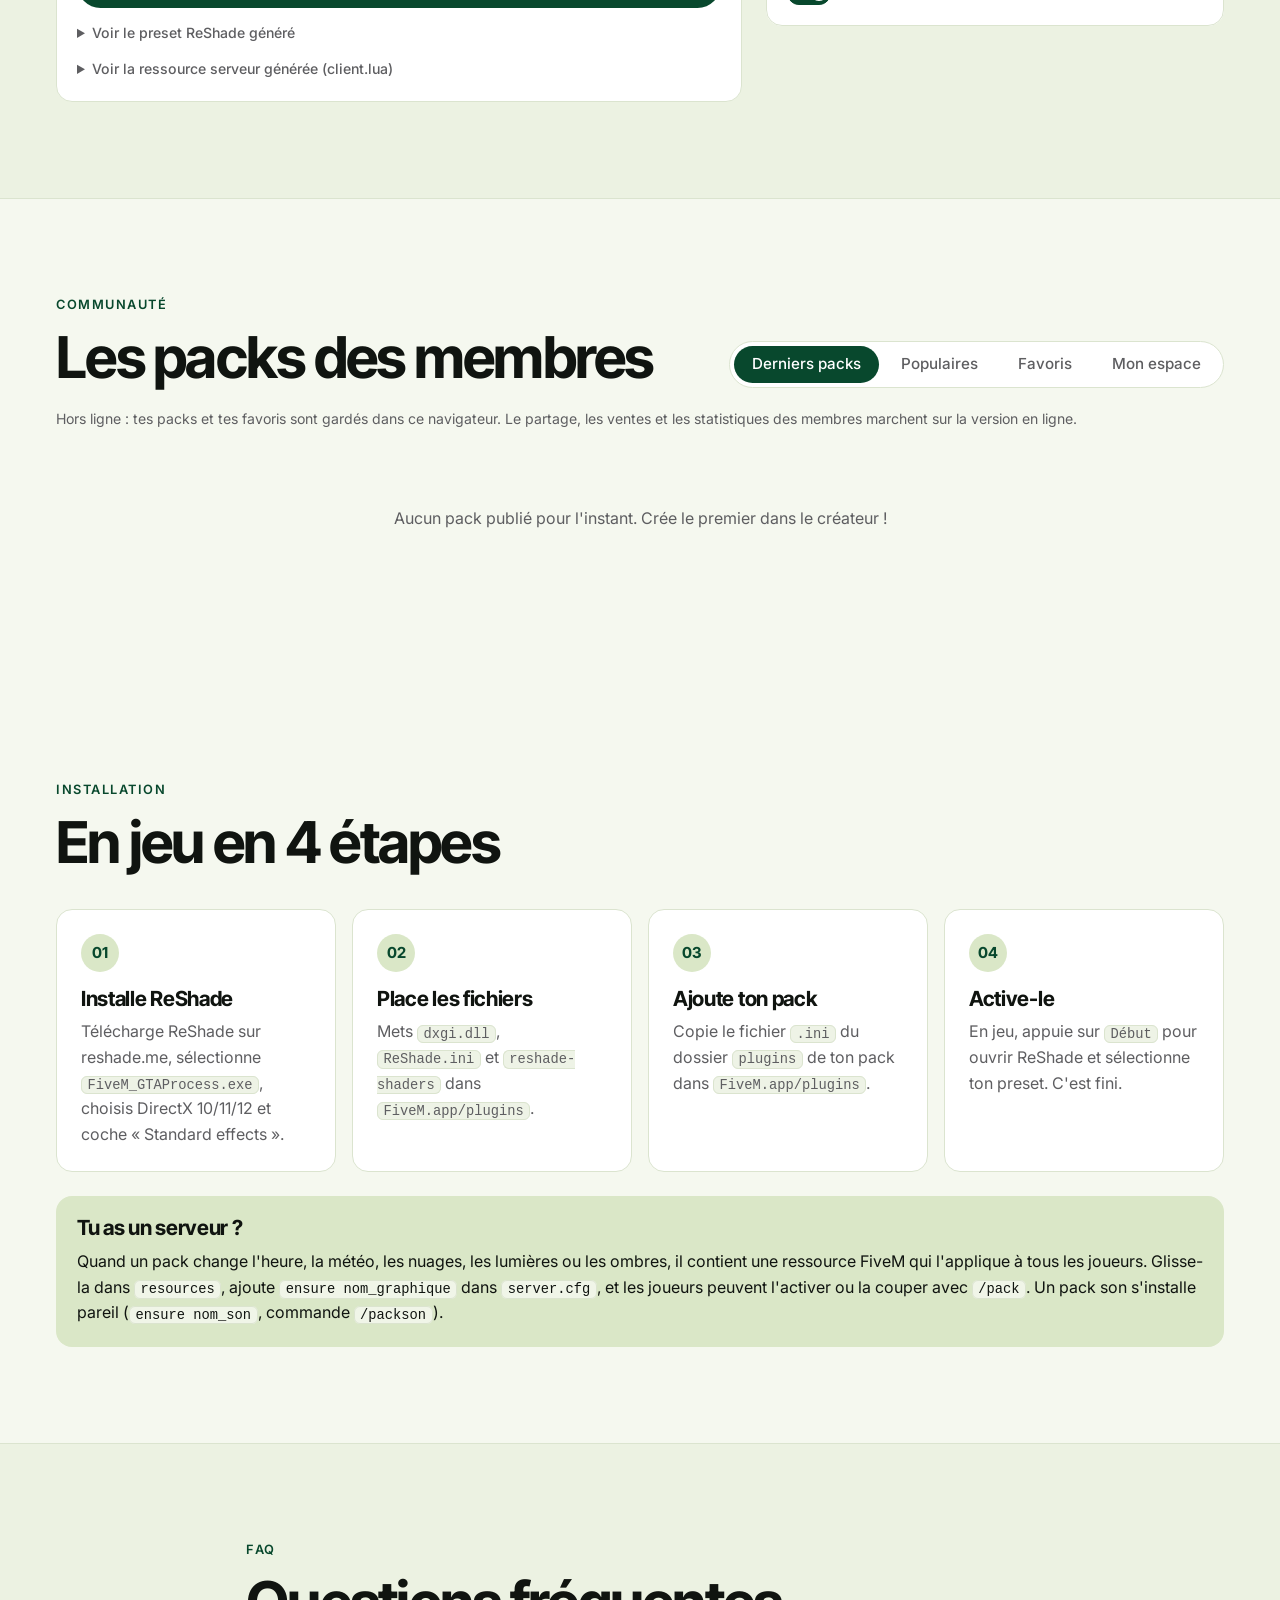
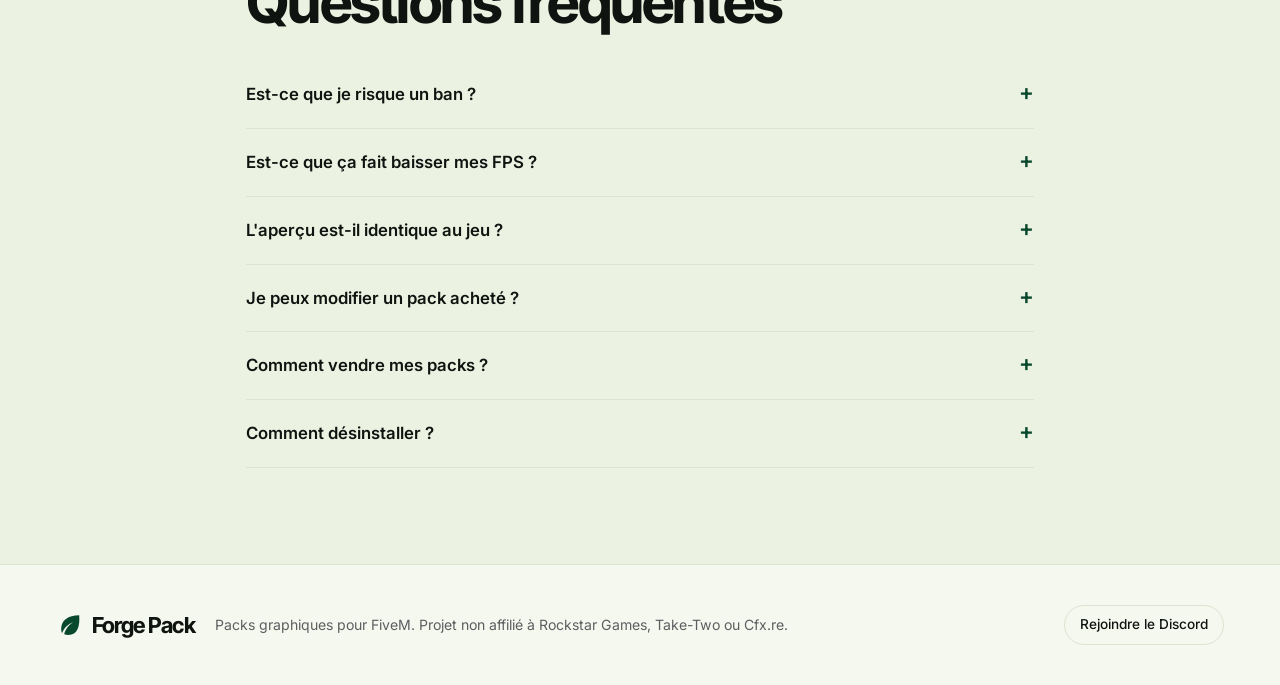
==== commit e9d8fc80: "Liste déroulante des mods du site dans le pack réaliste - Mods du jeu : choix entre son propre water" ====
--- a/index.html
+++ b/index.html
@@ -164,7 +164,13 @@
             <!-- MODS DU JEU (pack réaliste) -->
             <fieldset class="carte groupe mods" id="groupeMods" hidden>
               <legend>Mods du jeu <span class="mods__badge">dossier mods</span></legend>
-              <p class="astuce groupe__note">Change l'eau du jeu avec un vrai mod <code>.rpf</code>, ajouté à ton pack. Fait à partir de <b>ton</b> fichier <code>water.xml</code> : le site ne fournit aucun fichier de Rockstar.</p>
+              <p class="astuce groupe__note">Change l'eau du jeu avec un vrai mod <code>.rpf</code>, ajouté à ton pack. Choisis un mod déjà publié sur le site, ou fabrique le tien à partir de ton fichier <code>water.xml</code>.</p>
+              <div class="reglage">
+                <label for="atSource">Mod à ajouter</label>
+                <select id="atSource"></select>
+              </div>
+              <p class="mods__resume" id="atResumeSite" hidden></p>
+              <div class="mods__perso" id="atPerso">
               <label class="depot depot--petit" id="atDepot">
                 <input type="file" accept=".xml,text/xml" id="atImport" hidden />
                 <strong>Dépose ton water.xml</strong>
@@ -191,6 +197,7 @@
                 <div class="reglage__tete"><label for="atVagues">Hauteur des vagues</label><output id="atVaguesOut"></output></div>
                 <input type="range" id="atVagues" min="0" max="1.5" step="0.05" value="0.5" />
               </div>
+              </div>
               <p class="mods__etat" id="atEtat"></p>
               <p class="astuce atelier__alerte">L'eau n'apparaît pas dans l'aperçu. Les serveurs en « pure mode » refusent les mods du dossier mods, et certains règlements les interdisent.</p>
             </fieldset>
--- a/css/style.css
+++ b/css/style.css
@@ -993,3 +993,6 @@
 .mods .eau { height: 80px; }
 .mods__etat { margin: 0; padding: 8px 12px; border-radius: 10px; background: var(--fond); color: var(--texte-2); font-size: 0.85rem; }
 .mods__etat--actif { background: var(--menthe); color: var(--vert); font-weight: 600; }
+.mods__perso { display: grid; gap: 14px; }
+.mods__resume { margin: 0; padding: 10px 12px; border-radius: 10px; background: var(--menthe); color: var(--vert); font-size: 0.88rem; font-weight: 500; }
+#atSource { font-size: 0.92rem; }
